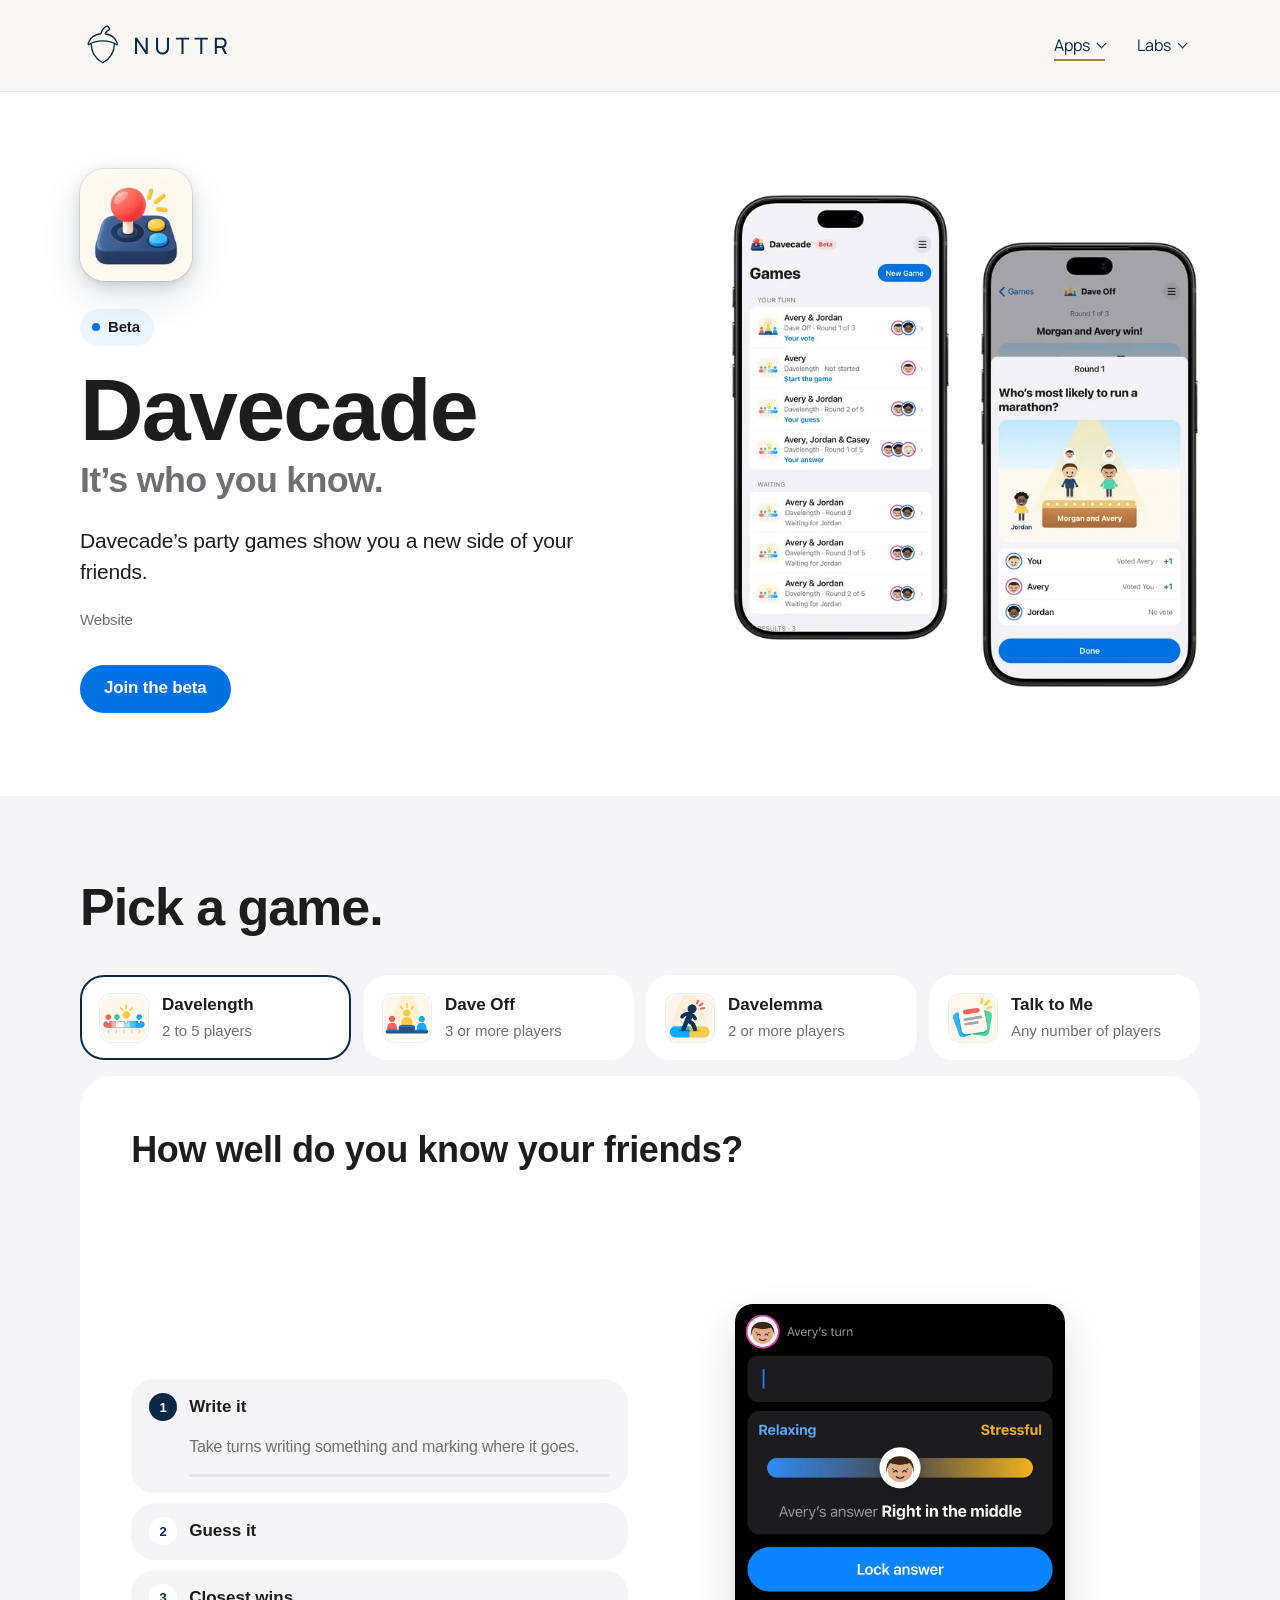
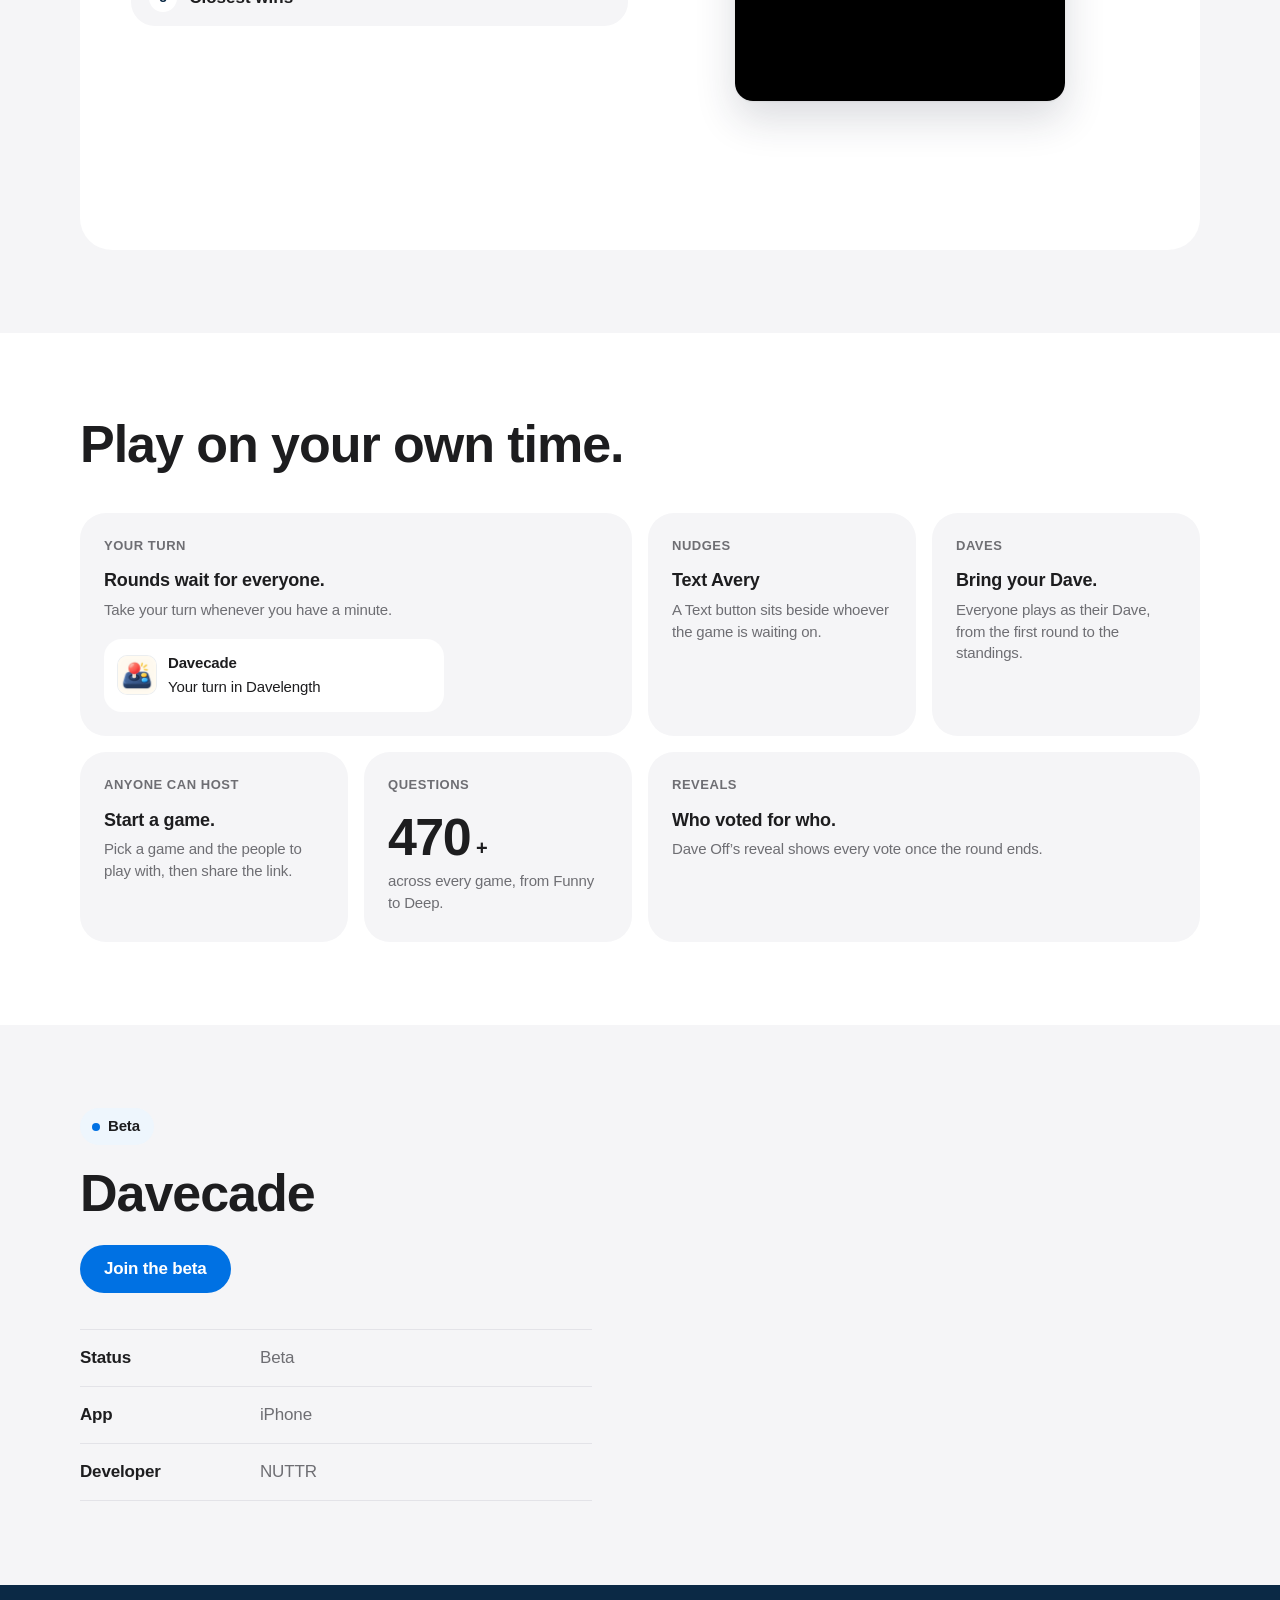
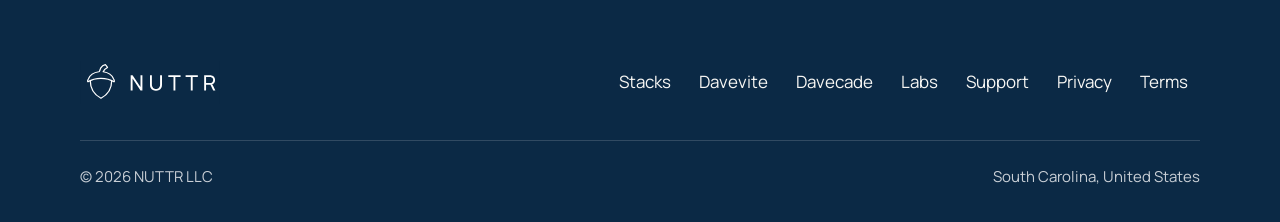
==== davecade/index.html @ 842f5543 "Publish nuttr.co Co-Authored-By: Claude Opus 5.5 <noreply@anthropic.com>" ====
<!doctype html>
<html lang="en">
<head>
  <meta charset="utf-8">
  <meta name="viewport" content="width=device-width, initial-scale=1">
  <title>Davecade – It’s who you know</title>
  <meta name="description" content="Davecade’s party games show you a new side of your friends.">
  <meta name="theme-color" content="#F8F7F4">
  <meta name="color-scheme" content="light">
  <meta property="og:type" content="website">
  <meta property="og:site_name" content="NUTTR">
  <meta property="og:title" content="Davecade">
  <meta property="og:description" content="Davecade’s party games show you a new side of your friends.">
  <meta property="og:url" content="https://www.nuttr.co/davecade/">
  <meta property="og:image" content="https://www.nuttr.co/assets/share/davecade-share.png">
  <meta property="og:image:width" content="1200">
  <meta property="og:image:height" content="630">
  <meta property="og:image:alt" content="Davecade: It’s who you know. Now in beta.">
  <meta name="twitter:card" content="summary_large_image">
  <link rel="canonical" href="https://www.nuttr.co/davecade/">
  <link rel="icon" href="../assets/davecade/favicon.ico" sizes="48x48">
  <link rel="apple-touch-icon" href="../assets/davecade/apple-touch-icon.png">
  <link rel="preload" href="../assets/fonts/Manrope-VariableFont_wght.woff2" as="font" type="font/woff2" crossorigin>
  <link rel="stylesheet" href="../assets/css/site.css?v=2026-11-06">
<script>if(!matchMedia('(prefers-reduced-motion: reduce)').matches){document.documentElement.classList.add('arrive-on');setTimeout(function(){if(!window.__arrive)document.documentElement.classList.remove('arrive-on')},3000)}</script>
</head>
<body class="stacks-page davecade-page">
  <a class="skip-link" href="#main">Skip to main content</a>

  <header class="site-header">
    <div class="container">
      <a class="brand" href="../"><img src="../assets/brand/NUTTR_Logo_Horizontal_Primary_Navy.svg" width="152" height="47" alt="NUTTR home"></a>
      <nav class="site-nav" aria-label="Main">
        <ul>
          <li class="nav-menu nav-menu--current">
            <details>
              <summary>Apps</summary>
              <ul class="nav-menu-panel">
                <li><a href="../stacks/"><img src="../assets/stacks/stacks-icon-160.webp" width="28" height="28" alt="">Stacks</a></li>
                <li><a href="../davevite/"><img src="../assets/davevite/davevite-icon-160.webp" width="28" height="28" alt="">Davevite</a></li>
                <li><a href="../davecade/" aria-current="page"><img src="../assets/davecade/davecade-icon-160.webp" width="28" height="28" alt="">Davecade</a></li>
              </ul>
            </details>
          </li>
          <li class="nav-menu">
            <details>
              <summary>Labs</summary>
              <ul class="nav-menu-panel">
                <li><a href="../fittr/"><img src="../assets/fittr/fittr-icon-160.webp" width="28" height="28" alt="">FITTR</a></li>
                <li><a href="../hudmap/"><img src="../assets/hudmap/hudmap-icon-160.webp" width="28" height="28" alt="">HUD Map</a></li>
                <li><a href="../menumaid/"><img src="../assets/menumaid/menumaid-icon-160.webp" width="28" height="28" alt="">Menu Maid</a></li>
              </ul>
            </details>
          </li>
        </ul>
      </nav>
    </div>
  </header>

  <main id="main">
    <section class="s-hero" aria-labelledby="dc-title">
      <div class="container s-hero-grid">
        <div class="s-hero-copy">
          <img class="app-icon s-hero-art" src="../assets/davecade/davecade-icon-320.webp" srcset="../assets/davecade/davecade-icon-160.webp 160w, ../assets/davecade/davecade-icon-320.webp 320w, ../assets/davecade/davecade-icon-480.webp 480w" sizes="(min-width: 1245px) 112px, (min-width: 978px) 9vw, 88px" width="1024" height="1024" alt="">
          <p class="s-pill">Beta</p>
          <h1 id="dc-title">Davecade</h1>
          <p class="s-tagline">It’s who you know.</p>
          <p class="s-lead">Davecade’s party games show you a new side of your friends.</p>
          <p class="s-meta"><span>Website</span></p>
          <div class="s-actions">
            <a class="s-button s-button--primary" href="https://testflight.apple.com/join/3nTp61K6">Join the beta</a>
          </div>
        </div>
        <figure class="dv-hero">
          <img class="f-device" src="../assets/davecade/games-450.webp" srcset="../assets/davecade/games-300.webp 300w, ../assets/davecade/games-450.webp 450w, ../assets/davecade/games-600.webp 600w" sizes="(min-width: 880px) 220px, 46vw" width="1350" height="2760" fetchpriority="high" alt="Davecade’s Games page on iPhone: four games waiting on Morgan’s turn, with Avery, Jordan and Casey, and three waiting on Jordan.">
          <img class="f-device" src="../assets/davecade/daveoff-reveal-450.webp" srcset="../assets/davecade/daveoff-reveal-300.webp 300w, ../assets/davecade/daveoff-reveal-450.webp 450w, ../assets/davecade/daveoff-reveal-600.webp 600w" sizes="(min-width: 880px) 220px, 46vw" width="1350" height="2760" alt="The reveal at the end of a round of Dave Off: Who’s most likely to run a marathon? Morgan and Avery win, voting for each other.">
        </figure>
      </div>
    </section>

    <section class="s-section s-section--gray" id="games" aria-labelledby="games-title">
      <div class="container">
        <div class="s-head">
          <h2 id="games-title">Pick a game.</h2>
        </div>
        <div class="dc-tabs" role="tablist" aria-label="Games" data-dc-tabs>
          <button type="button" role="tab" id="tab-davelength" aria-controls="davelength" aria-selected="true"><img src="../assets/davecade/davelength-icon-160.webp" width="160" height="160" alt=""><span><b>Davelength</b>2 to 5 players</span></button>
          <button type="button" role="tab" id="tab-daveoff" aria-controls="daveoff" aria-selected="false" tabindex="-1"><img src="../assets/davecade/daveoff-icon-160.webp" width="160" height="160" alt=""><span><b>Dave Off</b>3 or more players</span></button>
          <button type="button" role="tab" id="tab-davelemma" aria-controls="davelemma" aria-selected="false" tabindex="-1"><img src="../assets/davecade/davelemma-icon-160.webp" width="160" height="160" alt=""><span><b>Davelemma</b>2 or more players</span></button>
          <button type="button" role="tab" id="tab-talktome" aria-controls="talktome" aria-selected="false" tabindex="-1"><img src="../assets/davecade/talktome-icon-160.webp" width="160" height="160" alt=""><span><b>Talk to Me</b>Any number of players</span></button>
        </div>
        <div class="dc-panel" role="tabpanel" id="davelength" aria-labelledby="tab-davelength">
          <h3>How well do you know your friends?</h3>
          <div class="step-tour" data-step-tour>
            <ol class="step-list"><li><button type="button" aria-expanded="false"><span class="step-n">1</span>Write it</button><div class="step-more"><div><p>Take turns writing something and marking where it goes.</p><div class="step-bar"><i></i></div></div></div></li><li><button type="button" aria-expanded="false"><span class="step-n">2</span>Guess it</button><div class="step-more"><div><p>Everyone else guesses where it went.</p><div class="step-bar"><i></i></div></div></div></li><li><button type="button" aria-expanded="false"><span class="step-n">3</span>Closest wins</button><div class="step-more"><div><p>Closest guesses win.</p><div class="step-bar"><i></i></div></div></div></li></ol>
            <div class="step-stage"><video class="dc-demo" src="../assets/davecade/davelength-1.mp4" poster="../assets/davecade/davelength-1-poster.webp" muted playsinline preload="none" aria-label="Avery writes Airport security and marks it between Relaxing and Stressful."></video><video class="dc-demo" src="../assets/davecade/davelength-2.mp4" poster="../assets/davecade/davelength-2-poster.webp" muted playsinline preload="none" aria-label="Another player guesses where Avery put Airport security."></video><video class="dc-demo" src="../assets/davecade/davelength-3.mp4" poster="../assets/davecade/davelength-3-poster.webp" muted playsinline preload="none" aria-label="The guesses are shown, and the closest one wins."></video></div>
          </div>
        </div>
        <div class="dc-panel" role="tabpanel" id="daveoff" aria-labelledby="tab-daveoff" hidden>
          <h3>Who’s most likely to…?</h3>
          <div class="step-tour" data-step-tour>
            <ol class="step-list"><li><button type="button" aria-expanded="false"><span class="step-n">1</span>Vote</button><div class="step-more"><div><p>Vote for whoever fits best.</p><div class="step-bar"><i></i></div></div></div></li><li><button type="button" aria-expanded="false"><span class="step-n">2</span>Match the room</button><div class="step-more"><div><p>Pick the same Dave as most of the room to score a point.</p><div class="step-bar"><i></i></div></div></div></li></ol>
            <div class="step-stage"><video class="dc-demo" src="../assets/davecade/daveoff-1.mp4" poster="../assets/davecade/daveoff-1-poster.webp" muted playsinline preload="none" aria-label="Everyone taps the Dave who fits the question best."></video><video class="dc-demo" src="../assets/davecade/daveoff-2.mp4" poster="../assets/davecade/daveoff-2-poster.webp" muted playsinline preload="none" aria-label="The votes are revealed, and everyone who picked the room’s favorite scores a point."></video></div>
          </div>
        </div>
        <div class="dc-panel" role="tabpanel" id="davelemma" aria-labelledby="tab-davelemma" hidden>
          <h3>What would you choose?</h3>
          <div class="step-tour" data-step-tour>
            <ol class="step-list"><li><button type="button" aria-expanded="false"><span class="step-n">1</span>Pick a side</button><div class="step-more"><div><p>Take turns picking the side you’d choose.</p><div class="step-bar"><i></i></div></div></div></li><li><button type="button" aria-expanded="false"><span class="step-n">2</span>Guess the pick</button><div class="step-more"><div><p>Everyone else guesses which side was picked.</p><div class="step-bar"><i></i></div></div></div></li><li><button type="button" aria-expanded="false"><span class="step-n">3</span>Score a point</button><div class="step-more"><div><p>A right guess is a point.</p><div class="step-bar"><i></i></div></div></div></li></ol>
            <div class="step-stage"><video class="dc-demo" src="../assets/davecade/davelemma-1.mp4" poster="../assets/davecade/davelemma-1-poster.webp" muted playsinline preload="none" aria-label="Avery picks Every red light turns green for you over Never wait in a line again."></video><video class="dc-demo" src="../assets/davecade/davelemma-2.mp4" poster="../assets/davecade/davelemma-2-poster.webp" muted playsinline preload="none" aria-label="Another player guesses which side Avery picked."></video><video class="dc-demo" src="../assets/davecade/davelemma-3.mp4" poster="../assets/davecade/davelemma-3-poster.webp" muted playsinline preload="none" aria-label="Avery’s pick is shown, and the right guess scores a point."></video></div>
          </div>
        </div>
        <div class="dc-panel" role="tabpanel" id="talktome" aria-labelledby="tab-talktome" hidden>
          <h3>Ask me anything.</h3>
          <div class="step-tour" data-step-tour>
            <ol class="step-list"><li><button type="button" aria-expanded="false"><span class="step-n">1</span>Pick a question</button><div class="step-more"><div><p>Take turns picking a question for everyone to answer.</p><div class="step-bar"><i></i></div></div></div></li><li><button type="button" aria-expanded="false"><span class="step-n">2</span>Everyone answers</button><div class="step-more"><div><p>Type your answer and lock it in.</p><div class="step-bar"><i></i></div></div></div></li><li><button type="button" aria-expanded="false"><span class="step-n">3</span>See every answer</button><div class="step-more"><div><p>The answers show together at the end of the round.</p><div class="step-bar"><i></i></div></div></div></li><li><button type="button" aria-expanded="false"><span class="step-n">4</span>In person</button><div class="step-more"><div><p>Or swipe through the deck with the people around you.</p><div class="step-bar"><i></i></div></div></div></li></ol>
            <div class="step-stage"><img class="f-device" src="../assets/davecade/talktome-pick-450.webp" srcset="../assets/davecade/talktome-pick-300.webp 300w, ../assets/davecade/talktome-pick-450.webp 450w, ../assets/davecade/talktome-pick-600.webp 600w" sizes="(min-width: 880px) 290px, 60vw" width="1350" height="2760" loading="lazy" alt="Morgan’s turn to pick a Talk to Me question, with Lock Question."><img class="f-device" src="../assets/davecade/talktome-answer-450.webp" srcset="../assets/davecade/talktome-answer-300.webp 300w, ../assets/davecade/talktome-answer-450.webp 450w, ../assets/davecade/talktome-answer-600.webp 600w" sizes="(min-width: 880px) 290px, 60vw" width="1350" height="2760" loading="lazy" alt="Morgan answers Avery’s question: Which book, show or song stuck with you longer than you expected?"><img class="f-device" src="../assets/davecade/talktome-answers-450.webp" srcset="../assets/davecade/talktome-answers-300.webp 300w, ../assets/davecade/talktome-answers-450.webp 450w, ../assets/davecade/talktome-answers-600.webp 600w" sizes="(min-width: 880px) 290px, 60vw" width="1350" height="2760" loading="lazy" alt="Every answer to What’s the pettiest thing you’ve ever done? from Morgan, Avery and Jordan."><img class="f-device" src="../assets/davecade/talktome-deck-450.webp" srcset="../assets/davecade/talktome-deck-300.webp 300w, ../assets/davecade/talktome-deck-450.webp 450w, ../assets/davecade/talktome-deck-600.webp 600w" sizes="(min-width: 880px) 290px, 60vw" width="1350" height="2760" loading="lazy" alt="A Deep question card: When do you feel most like yourself?"></div>
          </div>
        </div>
      </div>
    </section>

    <section class="s-section" id="features" aria-labelledby="features-title">
      <div class="container">
        <div class="s-head">
          <h2 id="features-title">Play on your own time.</h2>
        </div>
        <div class="bento">
          <div class="bento-t bento-t--wide"><p class="bento-k">Your turn</p><h3>Rounds wait for everyone.</h3><p>Take your turn whenever you have a minute.</p><div class="dc-note" aria-hidden="true"><img src="../assets/davecade/davecade-icon-160.webp" width="160" height="160" alt=""><div><b>Davecade</b>Your turn in Davelength</div></div></div>
          <div class="bento-t"><p class="bento-k">Nudges</p><h3>Text Avery</h3><p>A Text button sits beside whoever the game is waiting on.</p></div>
          <div class="bento-t"><p class="bento-k">Daves</p><h3>Bring your Dave.</h3><p>Everyone plays as their Dave, from the first round to the standings.</p></div>
          <div class="bento-t"><p class="bento-k">Anyone can host</p><h3>Start a game.</h3><p>Pick a game and the people to play with, then share the link.</p></div>
          <div class="bento-t"><p class="bento-k">Questions</p><p class="bento-num">470<span>+</span></p><p>across every game, from Funny to Deep.</p></div>
          <div class="bento-t bento-t--wide"><p class="bento-k">Reveals</p><h3>Who voted for who.</h3><p>Dave Off’s reveal shows every vote once the round ends.</p></div>
        </div>
      </div>
    </section>

    <section class="s-section s-section--gray s-cta" id="details" aria-labelledby="details-title">
      <div class="container">
        <p class="s-pill">Beta</p>
        <h2 id="details-title">Davecade</h2>
        <div class="s-actions s-cta-actions">
          <a class="s-button s-button--primary" href="https://testflight.apple.com/join/3nTp61K6">Join the beta</a>
        </div>
        <dl class="s-facts s-cta-facts">
          <div><dt>Status</dt><dd>Beta</dd></div>
          <div><dt>App</dt><dd>iPhone</dd></div>
          <div><dt>Developer</dt><dd>NUTTR</dd></div>
        </dl>
      </div>
    </section>
  </main>

  <footer class="site-footer">
    <div class="container">
      <div class="footer-top">
        <a class="footer-brand" href="../"><img src="../assets/brand/NUTTR_Logo_Horizontal_Reversed_OnNavy.svg" width="140" height="43" alt="NUTTR home"></a>
        <nav class="footer-nav" aria-label="Footer">
          <ul>
            <li><a href="../stacks/">Stacks</a></li>
            <li><a href="../davevite/">Davevite</a></li>
            <li><a href="../davecade/" aria-current="page">Davecade</a></li>
            <li><a href="../#projects">Labs</a></li>
            <li><a href="../support">Support</a></li>
            <li><a href="../privacy">Privacy</a></li>
            <li><a href="../terms">Terms</a></li>
          </ul>
        </nav>
      </div>
      <div class="footer-bottom">
        <p>© 2026 NUTTR LLC</p>
        <p>South Carolina, United States</p>
      </div>
    </div>
  </footer>
  <script>
    // Apps and Labs menus: close one on a click elsewhere or Escape.
    document.addEventListener('click', e => document.querySelectorAll('.nav-menu details[open]').forEach(d => { if (!d.contains(e.target)) d.open = false; }));
    document.addEventListener('keydown', e => { if (e.key === 'Escape') document.querySelectorAll('.nav-menu details[open]').forEach(d => { d.open = false; }); });
    // Games: one game shows at a time; a tab or the arrow keys pick another.
    document.querySelectorAll('[data-dc-tabs]').forEach(list => {
      const tabs = [...list.querySelectorAll('[role="tab"]')];
      const pick = tab => tabs.forEach(t => {
        t.setAttribute('aria-selected', t === tab);
        t.tabIndex = t === tab ? 0 : -1;
        document.getElementById(t.getAttribute('aria-controls')).hidden = t !== tab;
      });
      tabs.forEach((tab, i) => {
        tab.addEventListener('click', () => pick(tab));
        tab.addEventListener('keydown', e => {
          const to = { ArrowRight: i + 1, ArrowLeft: i - 1, Home: 0, End: tabs.length - 1 }[e.key];
          if (to === undefined) return;
          e.preventDefault();
          const next = tabs[(to + tabs.length) % tabs.length];
          pick(next);
          next.focus();
        });
      });
    });
  </script>
  <script src="../assets/js/modules.js?v=2026-10-29" defer></script>
</body>
</html>
---- assets/css/site.css ----
/*
  NUTTR website styles
  One stylesheet, no build step, no external requests.
  Brand tokens are copied from NUTTR_Brand_Tokens.css (brand kit v1.0).

  Contrast notes (WCAG 2.2 AA):
  - Navy on off-white 13.8:1, navy on white 14.8:1.
  - --text-muted on off-white 6.6:1, on white 7.1:1, on stone 5.7:1.
  - Acorn tan is about 3.5:1 on off-white and 3.9:1 on navy, so it is used only for
    rules, bars, dots, list markers and numerals of 24px or more, never for body-size text.
*/

/* ---------- Font (self-hosted, SIL Open Font License: assets/fonts/OFL.txt) ---------- */

@font-face {
  font-family: "Manrope";
  src: url("../fonts/Manrope-VariableFont_wght.woff2") format("woff2");
  font-weight: 200 800;
  font-style: normal;
  font-display: swap;
}

/* ---------- Tokens ---------- */

:root {
  /* Brand tokens (NUTTR_Brand_Tokens.css) */
  --nuttr-navy: #0B2945;
  --nuttr-acorn-tan: #A77A49;
  --nuttr-off-white: #F8F7F4;
  --nuttr-stone: #E5E7EB;
  --nuttr-charcoal: #1E2730;
  --nuttr-font-heading: Manrope, Arial, sans-serif;
  --nuttr-font-body: Manrope, Arial, sans-serif;

  /* Site tokens */
  --white: #FFFFFF;
  --text: var(--nuttr-navy);
  --text-muted: #4A5A6B;
  --on-navy: #F8F7F4;
  --on-navy-muted: #C9CFD6;
  --navy-hover: #143B61;
  --tint: rgba(11, 41, 69, 0.06);
  --line: var(--nuttr-stone);

  --radius-sm: 12px;
  --radius: 16px;
  --radius-lg: 20px;

  --container: 1120px;
  --measure: 68ch;
  --gutter: clamp(16px, 5vw, 40px);
  --section: clamp(64px, 9vw, 120px);
  --shadow-soft: 0 1px 2px rgba(11, 41, 69, 0.05), 0 12px 32px rgba(11, 41, 69, 0.07);
}

/* ---------- Base ---------- */

*,
*::before,
*::after {
  box-sizing: border-box;
}

html {
  -webkit-text-size-adjust: 100%;
  text-size-adjust: 100%;
  scroll-padding-top: 24px;
}

@media (prefers-reduced-motion: no-preference) {
  html {
    scroll-behavior: smooth;
  }
}

body {
  margin: 0;
  min-height: 100vh;
  display: flex;
  flex-direction: column;
  background: var(--nuttr-off-white);
  color: var(--text);
  font-family: var(--nuttr-font-body);
  font-size: 1.0625rem;
  font-weight: 400;
  line-height: 1.65;
  letter-spacing: 0;
  -webkit-font-smoothing: antialiased;
  -moz-osx-font-smoothing: grayscale;
  text-rendering: optimizeLegibility;
}

main {
  flex: 1 0 auto;
}

img,
svg {
  display: block;
  max-width: 100%;
  height: auto;
}

h1,
h2,
h3 {
  margin: 0 0 0.5em;
  font-family: var(--nuttr-font-heading);
  font-weight: 600;
  letter-spacing: 0.02em;
  color: var(--nuttr-navy);
  text-wrap: balance;
}

h1 {
  font-size: clamp(2.375rem, 1.55rem + 3.4vw, 4.25rem);
  line-height: 1.06;
}

h2 {
  font-size: clamp(1.75rem, 1.35rem + 1.7vw, 2.75rem);
  line-height: 1.14;
}

h3 {
  font-size: clamp(1.125rem, 1.05rem + 0.35vw, 1.3125rem);
  line-height: 1.3;
}

p,
ul,
ol,
dl {
  margin: 0 0 1em;
}

strong {
  font-weight: 600;
}

a {
  color: inherit;
  text-decoration-line: underline;
  text-decoration-thickness: 1.5px;
  text-decoration-color: var(--nuttr-acorn-tan);
  text-underline-offset: 0.22em;
  transition: text-decoration-color 0.15s ease, background-color 0.15s ease, color 0.15s ease, border-color 0.15s ease;
}

a:hover {
  text-decoration-color: currentColor;
}

:focus-visible {
  outline: 3px solid var(--nuttr-navy);
  outline-offset: 3px;
}

.on-navy :focus-visible,
.site-footer :focus-visible {
  outline-color: var(--on-navy);
}

@media (prefers-reduced-motion: reduce) {
  *,
  *::before,
  *::after {
    transition: none !important;
  }
}

/* ---------- Utilities ---------- */

.visually-hidden {
  position: absolute !important;
  width: 1px;
  height: 1px;
  margin: -1px;
  padding: 0;
  overflow: hidden;
  clip: rect(0 0 0 0);
  white-space: nowrap;
  border: 0;
}

.container {
  width: min(100% - 2 * var(--gutter), var(--container));
  margin-inline: auto;
}

.container--narrow {
  width: min(100% - 2 * var(--gutter), 800px);
}

.muted {
  color: var(--text-muted);
}

.small {
  font-size: 0.9375rem;
}

.email {
  overflow-wrap: anywhere;
}

/* ---------- Skip link ---------- */

.skip-link {
  position: absolute;
  z-index: 100;
  top: 12px;
  left: var(--gutter);
  padding: 10px 16px;
  border-radius: 10px;
  background: var(--nuttr-navy);
  color: var(--on-navy);
  font-weight: 600;
  text-decoration: none;
  transform: translateY(calc(-100% - 24px));
}

.skip-link:focus {
  transform: none;
}

/* ---------- Header ---------- */

.site-header {
  background: var(--nuttr-off-white);
  border-bottom: 1px solid var(--line);
}

.site-header .container {
  display: flex;
  flex-wrap: wrap;
  align-items: center;
  justify-content: space-between;
  gap: 4px 24px;
  padding-block: 14px;
}

/* Clear space: the padding plus the artwork's own margin keep at least 0.5X free around the logo. */
.brand {
  display: block;
  flex: none;
  padding: 8px 4px 8px 0;
  line-height: 0;
  text-decoration: none;
}

.brand img {
  width: 152px;
  min-width: 120px; /* brand minimum for the horizontal lockup */
  height: auto;
}

.site-nav ul {
  display: flex;
  flex-wrap: wrap;
  gap: 4px;
  margin: 0;
  padding: 0;
  list-style: none;
}

.site-nav a {
  position: relative;
  display: inline-flex;
  align-items: center;
  min-height: 44px;
  padding: 0 14px;
  border-radius: 10px;
  font-size: 1rem;
  text-decoration: none;
  color: var(--nuttr-navy);
}

.site-nav a:hover {
  background: var(--tint);
}

.site-nav a[aria-current="page"]::after {
  content: "";
  position: absolute;
  right: 14px;
  bottom: 7px;
  left: 14px;
  height: 2px;
  border-radius: 2px;
  background: var(--nuttr-acorn-tan);
}

@media (max-width: 479px) {
  .site-header .container {
    padding-block: 8px;
  }

  .brand img {
    width: 132px;
  }
}

/* ---------- Type helpers ---------- */

.eyebrow {
  display: flex;
  align-items: center;
  gap: 14px;
  margin: 0 0 20px;
  font-size: 0.8125rem;
  font-weight: 600;
  line-height: 1.4;
  letter-spacing: 0.16em;
  text-transform: uppercase;
  color: var(--nuttr-navy);
}

.eyebrow::before {
  content: "";
  flex: none;
  width: 40px;
  height: 4px;
  background: var(--nuttr-acorn-tan);
}

.lead {
  max-width: 36em;
  font-size: clamp(1.125rem, 1.02rem + 0.5vw, 1.375rem);
  line-height: 1.55;
}

.tagline {
  margin-bottom: 0.75em;
  font-size: clamp(1.25rem, 1.1rem + 0.8vw, 1.75rem);
  font-weight: 600;
  line-height: 1.3;
  letter-spacing: 0.02em;
  color: var(--nuttr-navy);
}

.meta {
  font-size: 0.9375rem;
  color: var(--text-muted);
}

/* ---------- Buttons and badges ---------- */

.actions {
  display: flex;
  flex-wrap: wrap;
  gap: 12px;
  margin-top: 32px;
}

.button {
  display: inline-flex;
  align-items: center;
  justify-content: center;
  gap: 0.5em;
  min-height: 48px;
  padding: 12px 22px;
  border: 1.5px solid var(--nuttr-navy);
  border-radius: var(--radius-sm);
  font: inherit;
  font-size: 1rem;
  font-weight: 600;
  line-height: 1.2;
  text-align: center;
  text-decoration: none;
}

.button--primary {
  background: var(--nuttr-navy);
  color: var(--on-navy);
}

.button--primary:hover {
  border-color: var(--navy-hover);
  background: var(--navy-hover);
}

.button--secondary {
  background: transparent;
  color: var(--nuttr-navy);
}

.button--secondary:hover {
  background: var(--tint);
}

.on-navy .button--secondary {
  border-color: var(--on-navy);
  color: var(--on-navy);
}

.on-navy .button--secondary:hover {
  background: rgba(248, 247, 244, 0.1);
}

.badge {
  display: inline-flex;
  align-items: center;
  gap: 10px;
  margin: 0 0 24px;
  padding: 7px 14px 7px 12px;
  border: 1px solid var(--line);
  border-radius: 999px;
  background: var(--white);
  font-size: 0.875rem;
  font-weight: 600;
  line-height: 1.3;
  color: var(--nuttr-navy);
}

.badge::before {
  content: "";
  flex: none;
  width: 8px;
  height: 8px;
  border-radius: 50%;
  background: var(--nuttr-acorn-tan);
}

/* ---------- Sections ---------- */

.section {
  padding-block: var(--section);
}

.section--tight {
  padding-block: clamp(40px, 6vw, 72px);
}

.section--white {
  background: var(--white);
  border-block: 1px solid var(--line);
}

.on-navy {
  --line: rgba(248, 247, 244, 0.18);
  background: var(--nuttr-navy);
  color: var(--on-navy);
}

.on-navy h2,
.on-navy h3,
.on-navy .eyebrow {
  color: var(--on-navy);
}

.on-navy .muted {
  color: var(--on-navy-muted);
}

.section-head {
  max-width: 46rem;
  margin-bottom: clamp(32px, 5vw, 56px);
}

.section-head > :last-child {
  margin-bottom: 0;
}

.section-head p:not(.eyebrow) {
  font-size: 1.125rem;
  color: var(--text-muted);
}

.on-navy .section-head p:not(.eyebrow) {
  color: var(--on-navy-muted);
}

/* ---------- Hero ---------- */

.hero {
  padding-block: clamp(64px, 11vw, 136px) clamp(48px, 8vw, 104px);
}

.hero h1 {
  max-width: 24ch;
  margin-bottom: 0.45em;
}

/* Wide screens: break the home headline after "iPhone," (measured: 12.44em; with "built" 14.93em). */
@media (min-width: 900px) {
  .hero h1 {
    max-width: 13.5em;
    text-wrap: wrap;
  }
}

.hero--product {
  display: grid;
  gap: clamp(32px, 6vw, 72px);
  align-items: center;
}

@media (min-width: 820px) {
  .hero--product {
    grid-template-columns: minmax(0, 1fr) auto;
  }
}

.hero--product .app-icon {
  width: clamp(128px, 22vw, 224px);
}

@media (max-width: 819px) {
  .hero--product .app-icon {
    order: -1;
  }
}

/* ---------- Cards and grids ---------- */

.grid {
  display: grid;
  gap: clamp(16px, 2vw, 24px);
}

.grid--2 {
  grid-template-columns: repeat(auto-fit, minmax(min(100%, 340px), 1fr));
}

.grid--3 {
  grid-template-columns: repeat(auto-fit, minmax(min(100%, 290px), 1fr));
}

.grid--4 {
  grid-template-columns: repeat(auto-fit, minmax(min(100%, 240px), 1fr));
}

.card {
  padding: clamp(24px, 3vw, 32px);
  border: 1px solid var(--line);
  border-radius: var(--radius);
  background: var(--white);
}

.card > :last-child {
  margin-bottom: 0;
}

.card p {
  color: var(--text-muted);
}

.card--rule::before {
  content: "";
  display: block;
  width: 28px;
  height: 3px;
  margin-bottom: 20px;
  background: var(--nuttr-acorn-tan);
}

.card h3 {
  margin-bottom: 0.4em;
}

/* ---------- Featured app (home) ---------- */

.feature {
  display: grid;
  gap: clamp(24px, 4vw, 56px);
  align-items: center;
  padding: clamp(28px, 5vw, 56px);
  border: 1px solid var(--line);
  border-radius: var(--radius-lg);
  background: var(--white);
  box-shadow: var(--shadow-soft);
}

@media (min-width: 760px) {
  .feature {
    grid-template-columns: auto minmax(0, 1fr);
  }
}

.feature .app-icon {
  width: clamp(112px, 16vw, 184px);
}

.feature h2 {
  margin-bottom: 0.2em;
}

.feature .badge {
  margin-bottom: 0;
}

.feature .actions {
  margin-top: 24px;
}

.app-icon {
  aspect-ratio: 1;
  height: auto;
  border-radius: 22.37%;
  box-shadow: 0 0 0 1px rgba(11, 41, 69, 0.08), 0 2px 4px rgba(11, 41, 69, 0.06), 0 16px 40px rgba(11, 41, 69, 0.12);
}

/* ---------- Two-column split ---------- */

.split {
  display: grid;
  gap: clamp(24px, 5vw, 64px);
}

@media (min-width: 860px) {
  .split {
    grid-template-columns: minmax(0, 5fr) minmax(0, 7fr);
  }
}

.split h2 {
  margin-bottom: 0;
}

.split p:not(.eyebrow) {
  font-size: 1.125rem;
}

.split p.small {
  font-size: 0.9375rem;
}

/* ---------- About band (home) ---------- */

.about {
  display: grid;
  gap: clamp(32px, 6vw, 80px);
  align-items: start;
}

@media (min-width: 860px) {
  .about {
    grid-template-columns: auto minmax(0, 1fr);
  }
}

.about-logo {
  width: clamp(150px, 20vw, 220px); /* stacked lockup minimum is 96px */
}

.about p {
  font-size: 1.125rem;
  color: var(--on-navy-muted);
}

.about .lead {
  color: var(--on-navy);
}

/* ---------- Definition lists ---------- */

.facts {
  margin: 32px 0 0;
  border-top: 1px solid var(--line);
}

.facts div {
  display: grid;
  grid-template-columns: minmax(8rem, 12rem) minmax(0, 1fr);
  gap: 2px 24px;
  padding: 14px 0;
  border-bottom: 1px solid var(--line);
}

.facts dt {
  font-weight: 600;
}

.facts dd {
  margin: 0;
}

.on-navy .facts dd {
  color: var(--on-navy-muted);
}

@media (max-width: 479px) {
  .facts div {
    grid-template-columns: minmax(0, 1fr);
  }
}

/* ---------- Steps ---------- */

.steps {
  display: grid;
  grid-template-columns: repeat(auto-fit, minmax(min(100%, 280px), 1fr));
  gap: clamp(24px, 3vw, 40px);
  margin: 0;
  padding: 0;
  list-style: none;
  counter-reset: step;
}

.steps li {
  padding-top: 24px;
  border-top: 1px solid var(--line);
  counter-increment: step;
}

.steps li::before {
  content: counter(step, decimal-leading-zero);
  display: block;
  margin-bottom: 14px;
  font-size: 1.75rem;
  font-weight: 600;
  line-height: 1;
  letter-spacing: 0.02em;
  color: var(--nuttr-acorn-tan);
}

.steps p {
  color: var(--text-muted);
}

/* ---------- Checklist (on navy) ---------- */

.points {
  display: grid;
  grid-template-columns: repeat(auto-fit, minmax(min(100%, 420px), 1fr));
  gap: 0 clamp(24px, 4vw, 56px);
  margin: 0;
  padding: 0;
  list-style: none;
}

.points li {
  padding: 24px 0;
  border-top: 1px solid var(--line);
}

.points h3 {
  margin-bottom: 0.35em;
}

.points p {
  margin: 0;
  color: var(--on-navy-muted);
}

/* ---------- Contact ---------- */

.email-lg,
.card .email-lg {
  color: var(--nuttr-navy);
}

.email-lg {
  font-size: clamp(1.25rem, 1.12rem + 0.6vw, 1.5rem);
  font-weight: 600;
  letter-spacing: 0.01em;
}

.contact-card h3 {
  margin-bottom: 0.6em;
}

.contact-card .email-lg {
  margin-bottom: 0.5em;
}

/* ---------- Page heads and documents ---------- */

.page-head {
  padding-block: clamp(56px, 9vw, 112px) clamp(32px, 5vw, 56px);
}

.page-head h1 {
  max-width: 18ch;
}

.page-head .lead {
  color: var(--text-muted);
}

.doc {
  padding-bottom: var(--section);
}

.doc-layout {
  display: grid;
  gap: clamp(32px, 5vw, 64px);
}

@media (min-width: 1000px) {
  .doc-layout {
    grid-template-columns: 240px minmax(0, 1fr);
  }

  .toc {
    position: sticky;
    top: 24px;
    align-self: start;
  }
}

.toc {
  padding: 24px;
  border: 1px solid var(--line);
  border-radius: var(--radius);
  background: var(--white);
  font-size: 0.9375rem;
}

.toc h2 {
  margin-bottom: 12px;
  font-size: 0.8125rem;
  letter-spacing: 0.16em;
  text-transform: uppercase;
}

.toc ol {
  margin: 0;
  padding-left: 1.4em;
}

.toc li {
  padding: 3px 0;
}

.toc li::marker {
  color: var(--text-muted);
}

.toc a {
  text-decoration-color: transparent;
}

.toc a:hover,
.toc a:focus-visible {
  text-decoration-color: var(--nuttr-acorn-tan);
}

.prose {
  max-width: var(--measure);
}

.prose > :first-child {
  margin-top: 0;
}

.prose h2 {
  margin-top: 2em;
  padding-top: 1.1em;
  border-top: 1px solid var(--line);
  font-size: clamp(1.5rem, 1.3rem + 0.8vw, 1.875rem);
}

.prose h3 {
  margin-top: 1.75em;
  font-size: clamp(1.125rem, 1.05rem + 0.3vw, 1.25rem);
}

.prose ul,
.prose ol {
  padding-left: 1.25em;
}

.prose li + li {
  margin-top: 0.5em;
}

.prose li::marker {
  color: var(--nuttr-acorn-tan);
}

.prose a {
  overflow-wrap: anywhere;
}

.summary {
  margin-bottom: 8px;
  padding: clamp(24px, 3vw, 32px);
  border: 1px solid var(--line);
  border-radius: var(--radius);
  background: var(--white);
}

.prose .summary h2 {
  margin: 0 0 12px;
  padding: 0;
  border: 0;
  font-size: 1.25rem;
}

.summary ul {
  margin: 0;
  padding-left: 1.25em;
}

.summary li + li {
  margin-top: 0.5em;
}

.summary li::marker {
  color: var(--nuttr-acorn-tan);
}

/* ---------- Support / FAQ ---------- */

.support-contact {
  display: grid;
  gap: 24px 48px;
  align-items: start;
  margin-bottom: clamp(48px, 7vw, 80px);
}

@media (min-width: 860px) {
  .support-contact {
    grid-template-columns: minmax(0, 1fr) minmax(0, 1fr);
  }
}

.support-contact ul {
  margin: 0 0 12px;
  padding-left: 1.25em;
  color: var(--text-muted);
}

.support-contact li + li {
  margin-top: 0.35em;
}

.support-contact li::marker {
  color: var(--nuttr-acorn-tan);
}

.faq-group {
  max-width: var(--measure);
}

.faq-group + .faq-group {
  margin-top: clamp(48px, 7vw, 80px);
}

.faq-group > h2 {
  margin-bottom: 16px;
  font-size: clamp(1.375rem, 1.2rem + 0.7vw, 1.75rem);
}

.faq-item {
  padding-block: 24px;
  border-top: 1px solid var(--line);
}

.faq-item:last-child {
  border-bottom: 1px solid var(--line);
}

.faq-item h3 {
  margin-bottom: 0.5em;
  font-size: 1.125rem;
}

.faq-item p {
  color: var(--text-muted);
}

.faq-item > :last-child {
  margin-bottom: 0;
}

/* ---------- 404 ---------- */

.not-found {
  padding-block: clamp(80px, 14vw, 160px);
}

.not-found .mark {
  width: 64px;
  height: 64px;
  margin-bottom: 32px;
}

/* ---------- Home ---------- */

.site-header--navy {
  border-bottom-color: transparent;
  background: var(--nuttr-navy);
}

.site-header--navy .site-nav a {
  color: var(--on-navy);
}

.site-header--navy .site-nav a:hover {
  background: rgba(248, 247, 244, 0.08);
}

.site-header--navy :focus-visible,
.home .skip-link:focus-visible {
  outline-color: var(--on-navy);
}

.home .skip-link {
  background: var(--nuttr-off-white);
  color: var(--nuttr-navy);
}

.vault {
  display: grid;
  place-items: center;
  min-height: 64vh;
  min-height: min(70svh, 760px);
  padding-block: clamp(48px, 7vw, 88px);
  text-align: center;
}

.vault-mark {
  display: block;
  width: clamp(88px, 11vw, 136px);
  height: auto;
  aspect-ratio: 1;
  margin: 0 auto clamp(28px, 4vw, 44px);
}

.vault h1 {
  margin: 0 auto;
  font-size: clamp(1.875rem, 1.2rem + 2.7vw, 3.375rem);
  line-height: 1.08;
  color: var(--on-navy);
}

.vault h1 .line {
  display: block;
}

.container--home {
  width: min(100% - 2 * var(--gutter), 760px);
}

.eyebrow--center {
  justify-content: center;
  text-align: center;
}

.eyebrow--center::after {
  content: "";
  flex: none;
  width: 40px;
  height: 4px;
  background: var(--nuttr-acorn-tan);
}

.growing {
  padding-block: clamp(48px, 6vw, 72px) clamp(24px, 4vw, 40px);
}

.growing-card {
  display: grid;
  grid-template-columns: auto minmax(0, 1fr) auto;
  gap: 16px 24px;
  align-items: center;
  padding: clamp(20px, 3vw, 28px);
  border: 1px solid var(--line);
  border-radius: var(--radius-lg);
  background: var(--white);
  box-shadow: var(--shadow-soft);
}

.growing-card + .growing-card {
  margin-top: 16px;
}

.growing-card .app-icon {
  width: clamp(64px, 9vw, 88px);
}

.growing-card h3 {
  margin: 0 0 4px;
  font-size: clamp(1.375rem, 1.2rem + 0.6vw, 1.625rem);
}

.growing-card p {
  margin: 0;
  color: var(--text-muted);
}

@media (max-width: 599px) {
  .growing-card {
    grid-template-columns: auto minmax(0, 1fr);
  }

  .growing-card .button {
    grid-column: 1 / -1;
    justify-self: start;
  }
}

.correspondence {
  padding-block: clamp(40px, 6vw, 64px) clamp(80px, 11vw, 136px);
  text-align: center;
}

.correspondence .email-lg {
  margin: 0;
}

/* ---------- Stacks product page ----------
   Stacks' own branding (its icon colours, the system font and the app's iOS-blue tint) inside the NUTTR
   header and footer. Everything is scoped to body.stacks-page main.
   Contrast: #1D1D1F on white 16.8:1; #6E6E73 on white 5.1:1, on #F5F5F7 4.6:1, on #EEF6FD 4.6:1;
   white on #0071E3 4.7:1; #0066CC on white 5.6:1. Icon colours are decorative only.
   Screenshots are framed in Apple's own bezels before they go in: figure.s-shot > img.f-device. */

.stacks-page {
  --s-coral: #FC6267;
  --s-periwinkle: #9595FA;
  --s-sky: #C2E4FB;
  --s-amber: #FCBB33;
  --s-teal: #068880;
  --s-green: #6ECA9B;
  --s-blue: #0071E3;
  --s-blue-hover: #005BBB;
  --s-link: #0066CC;
  --s-ink: #1D1D1F;
  --s-ink-2: #6E6E73;
  --s-bg-2: #F5F5F7;
  --s-sky-bg: #EEF6FD;
  --s-line: #E3E3E8;
  --s-bezel: #1D1D1F;
  --s-font: -apple-system, BlinkMacSystemFont, "SF Pro Text", "SF Pro Display", "Helvetica Neue", "Segoe UI", Roboto, Arial, sans-serif;
}

.stacks-page main {
  background: #FFFFFF;
  color: var(--s-ink);
  font-family: var(--s-font);
  letter-spacing: -0.01em;
}

.stacks-page main h1,
.stacks-page main h2,
.stacks-page main h3 {
  font-family: var(--s-font);
  color: var(--s-ink);
  letter-spacing: -0.02em;
}

.stacks-page main h2 {
  font-size: clamp(2rem, 1.35rem + 2.7vw, 3.25rem);
  font-weight: 700;
  line-height: 1.08;
}

.stacks-page main h3 {
  font-size: 1.1875rem;
  font-weight: 600;
  line-height: 1.3;
  letter-spacing: -0.01em;
}

.stacks-page main a {
  color: var(--s-link);
  text-decoration-color: rgba(0, 102, 204, 0.35);
}

.stacks-page main a:hover {
  text-decoration-color: currentColor;
}

.stacks-page main :focus-visible {
  outline-color: var(--s-blue);
}

.s-section {
  padding-block: clamp(64px, 9vw, 120px);
}

.s-section--gray {
  background: var(--s-bg-2);
}

.s-section--sky {
  background: var(--s-sky-bg);
}

.s-head {
  max-width: 46rem;
  margin-bottom: clamp(32px, 5vw, 56px);
}

.s-head > :last-child {
  margin-bottom: 0;
}

.s-head p:not(.s-eyebrow) {
  font-size: 1.1875rem;
  line-height: 1.5;
  color: var(--s-ink-2);
}

.s-eyebrow {
  margin: 0 0 10px;
  font-size: 1.0625rem;
  font-weight: 600;
  color: var(--s-ink-2);
}

.stacks-page main .s-h2-small {
  margin-bottom: 24px;
  font-size: clamp(1.75rem, 1.4rem + 1.4vw, 2.25rem);
}

/* Screenshots come framed in Apple's own bezels, one image per figure: .s-shot > img.f-device. Apple's rules: no CSS
   frame, shadow, filter or anything covering them. */

.s-shot {
  container-type: inline-size;
  width: 250px;
  max-width: 100%;
  margin: 0;
}

.s-shot figcaption {
  margin-top: 18px;
  font-size: 0.9375rem;
  line-height: 1.45;
  color: var(--s-ink-2);
  text-wrap: balance;
}

.s-shot figcaption strong {
  display: block;
  margin-bottom: 2px;
  font-weight: 600;
  color: var(--s-ink);
}

/* Hero */

.s-hero {
  overflow: hidden;
  padding-block: clamp(48px, 8vw, 104px) clamp(64px, 9vw, 120px);
}

.s-hero-grid {
  display: grid;
  gap: clamp(56px, 8vw, 104px);
  align-items: center;
}

@media (min-width: 880px) {
  .s-hero-grid {
    grid-template-columns: minmax(0, 1fr) auto;
  }
}

.s-hero-art {
  width: clamp(88px, 9vw, 112px);
  height: auto;
  margin-bottom: 28px;
  filter: drop-shadow(0 4px 8px rgba(0, 0, 0, 0.12)); /* as on the app's welcome screen */
}

.s-pill {
  display: inline-flex;
  align-items: center;
  gap: 8px;
  margin: 0 0 20px;
  padding: 6px 14px 6px 12px;
  border-radius: 999px;
  background: var(--s-sky-bg);
  font-size: 0.9375rem;
  font-weight: 600;
  color: var(--s-ink);
}

.s-pill::before {
  content: "";
  flex: none;
  width: 8px;
  height: 8px;
  border-radius: 50%;
  background: var(--s-blue);
}

.s-hero h1 {
  margin: 0 0 6px;
  font-size: clamp(3.25rem, 2.1rem + 5vw, 5.5rem);
  font-weight: 700;
  line-height: 1;
  letter-spacing: -0.035em;
}

.s-tagline {
  margin: 0 0 24px;
  font-size: clamp(1.5rem, 1.2rem + 1.3vw, 2.25rem);
  font-weight: 600;
  line-height: 1.15;
  letter-spacing: -0.02em;
  color: var(--s-ink-2);
}

.s-lead {
  max-width: 34em;
  margin: 0 0 20px;
  font-size: clamp(1.125rem, 1.05rem + 0.35vw, 1.3125rem);
  line-height: 1.5;
}

.s-meta {
  margin: 0;
  font-size: 0.9375rem;
  color: var(--s-ink-2);
}

.s-meta span {
  white-space: nowrap;
}

.s-actions {
  display: flex;
  flex-wrap: wrap;
  gap: 12px;
  margin-top: 32px;
}

.stacks-page main .s-button {
  display: inline-flex;
  align-items: center;
  justify-content: center;
  gap: 0.4em;
  min-height: 48px;
  padding: 12px 24px;
  border-radius: 999px;
  font: inherit;
  font-size: 1.0625rem;
  font-weight: 600;
  line-height: 1.2;
  text-align: center;
  text-decoration: none;
}

.stacks-page main .s-button--primary {
  background: var(--s-blue);
  color: #FFFFFF;
}

.stacks-page main .s-button--primary:hover {
  background: var(--s-blue-hover);
}

.stacks-page main .s-button--secondary {
  background: transparent;
  color: var(--s-link);
  /* A real border snaps to whole screen pixels, where an inset shadow renders unevenly on 3x iPhone screens.
     Padding is 1.5px less than .s-button's so the button keeps its size. */
  border: 1.5px solid currentColor;
  padding: 10.5px 22.5px;
}

.stacks-page main .s-button--secondary:hover {
  background: rgba(0, 113, 227, 0.06);
}

/* The welcome screen in its phone, with the icon's coral and periwinkle cards fanned behind it. */
.s-visual {
  position: relative;
  justify-self: center;
  width: clamp(240px, 27.1vw, 313px);
}

.s-visual::before,
.s-visual::after {
  content: "";
  position: absolute;
  z-index: 0;
  inset: 0.67% 1.97%; /* the bezel image's phone body, without the side buttons */
  border-radius: 17.5% / 8.35%; /* the body's corners */
}

.s-visual::before {
  background: var(--s-coral);
  transform: rotate(-14deg) translate(-15%, 4%);
}

.s-visual::after {
  background: var(--s-periwinkle);
  transform: rotate(-6deg) translate(-7%, 1%);
}

.s-visual .s-shot {
  position: relative;
  z-index: 1;
  width: 100%;
}

/* How it works */

.s-steps {
  display: grid;
  grid-template-columns: repeat(auto-fit, minmax(min(100%, 290px), 1fr));
  gap: 20px;
  margin: 0;
  padding: 0;
  list-style: none;
}

.s-step {
  display: flex;
  flex-direction: column;
  align-items: flex-start;
  gap: 14px;
  padding: clamp(24px, 3vw, 32px);
  border-radius: 28px;
  background: #FFFFFF;
}

.s-step svg {
  width: 100%;
  height: auto;
  margin-bottom: 6px;
}

.s-step-n {
  display: inline-grid;
  place-items: center;
  width: 32px;
  height: 32px;
  border-radius: 50%;
  font-size: 0.9375rem;
  font-weight: 700;
  color: var(--s-ink);
}

.s-step:nth-child(1) .s-step-n {
  background: rgba(252, 98, 103, 0.2);
}

.s-step:nth-child(2) .s-step-n {
  background: rgba(149, 149, 250, 0.26);
}

.s-step:nth-child(3) .s-step-n {
  background: rgba(6, 136, 128, 0.16);
}

.s-step h3,
.s-step p {
  margin: 0;
}

.s-step p {
  color: var(--s-ink-2);
}

/* A closer look: a row of screenshots that scrolls sideways, lined up with the page container on the left.
   Add or remove an <li> to add or remove a screenshot. */

.s-gallery {
  overflow-x: auto;
  overscroll-behavior-x: contain;
  scroll-snap-type: x mandatory;
  scroll-padding-inline: max(var(--gutter), (100% - var(--container)) / 2);
  padding-block: 8px 24px;
}

.s-gallery:focus-visible {
  outline-offset: -3px;
}

.s-gallery-list {
  display: flex;
  gap: clamp(20px, 3vw, 32px);
  width: max-content;
  margin: 0;
  padding: 0 max(var(--gutter), (100% - var(--container)) / 2);
  list-style: none;
}

.s-gallery-list > li {
  scroll-snap-align: start;
}

.s-gallery .s-shot {
  width: clamp(208px, 62.5vw, 261px);
}

/* Features and privacy tiles */

.s-features {
  display: grid;
  grid-template-columns: repeat(auto-fit, minmax(min(100%, 300px), 1fr));
  gap: 20px;
}

.s-features--four {
  grid-template-columns: repeat(auto-fit, minmax(min(100%, 240px), 1fr));
}

.s-feature {
  padding: clamp(24px, 3vw, 30px);
  border-radius: 24px;
  background: var(--s-bg-2);
}

.s-section--gray .s-feature {
  background: #FFFFFF;
}

.s-feature h3 {
  margin: 0 0 8px;
}

.s-feature p {
  margin: 0;
  color: var(--s-ink-2);
}

.s-icon {
  display: grid;
  place-items: center;
  width: 48px;
  height: 48px;
  margin-bottom: 20px;
  border-radius: 14px;
}

.s-icon svg {
  width: 26px;
  height: 26px;
  fill: none;
  stroke: currentColor;
  stroke-width: 1.8;
  stroke-linecap: round;
  stroke-linejoin: round;
}

.s-icon--coral {
  background: rgba(252, 98, 103, 0.16);
  color: #D93F45;
}

.s-icon--periwinkle {
  background: rgba(149, 149, 250, 0.22);
  color: #5A5AD8;
}

.s-icon--sky {
  background: var(--s-sky);
  color: #0062C4;
}

.s-icon--amber {
  background: rgba(252, 187, 51, 0.26);
  color: #A86A00;
}

.s-icon--teal {
  background: rgba(6, 136, 128, 0.14);
  color: #057068;
}

.s-icon--green {
  background: rgba(110, 202, 155, 0.28);
  color: #2C7A52;
}

.s-icon--white {
  background: #FFFFFF;
  color: var(--s-blue);
}

.s-note {
  max-width: 46rem;
  margin: 28px 0 0;
  font-size: 0.9375rem;
  color: var(--s-ink-2);
}

/* How stacking works: the five points from the app's page, with its screenshot beside them. */

.s-stacking {
  display: grid;
  gap: clamp(48px, 7vw, 88px);
  align-items: center;
}

@media (min-width: 880px) {
  .s-stacking {
    grid-template-columns: minmax(0, 1fr) auto;
  }
}

.s-howlist {
  display: grid;
  gap: 22px;
  max-width: 36rem;
  margin: 0;
  padding: 0;
  list-style: none;
}

.s-howlist li {
  display: grid;
  grid-template-columns: 44px minmax(0, 1fr);
  gap: 16px;
  align-items: start;
}

.s-howlist .s-icon {
  width: 44px;
  height: 44px;
  margin: 0;
  border-radius: 12px;
}

.s-howlist .s-icon svg {
  width: 24px;
  height: 24px;
}

.stacks-page main .s-howlist h3 {
  margin: 0 0 2px;
  font-size: 1.125rem;
}

.s-howlist p {
  margin: 0;
  color: var(--s-ink-2);
}

/* A row with a heading and no second line sits centered on its icon. */
.s-howlist .s-howlist-solo {
  align-items: center;
}

.stacks-page main .s-howlist .s-howlist-solo h3 {
  margin: 0;
}

/* The point the app highlights: safe to tap Delete. */
.s-howlist .s-howlist-key {
  margin-inline: -16px;
  padding: 16px;
  border-radius: 18px;
  background: #FFFFFF;
}

.s-howlist-key .s-icon--white {
  background: var(--s-sky-bg);
}

@media (max-width: 479px) {
  .s-howlist .s-howlist-key {
    margin-inline: -10px;
    padding: 14px 10px;
  }
}

.s-shot--side {
  justify-self: center;
  width: clamp(229px, 25vw, 281px);
}

/* The folded iPhone Duo, at the iPhones' scale: its frame is 525 points wide to their 490. */
.s-shot--duo { width: clamp(245px, 26.8vw, 301px); }

.s-shot--side figcaption {
  margin: 18px 0 0; /* under the screenshot */
  text-align: center;
}

.s-soon {
  display: block;
  width: fit-content;
  margin: 0 auto 6px;
  padding: 3px 10px;
  border-radius: 999px;
  background: var(--s-ink);
  font-size: 0.8125rem;
  font-weight: 600;
  letter-spacing: 0;
  color: #FFFFFF;
}

/* Details and questions */

.s-split {
  display: grid;
  gap: clamp(48px, 6vw, 80px);
}

@media (min-width: 900px) {
  .s-split {
    grid-template-columns: minmax(0, 5fr) minmax(0, 7fr);
  }
}

.s-facts {
  margin: 0;
}

.s-facts div {
  display: grid;
  grid-template-columns: minmax(7.5rem, 10rem) minmax(0, 1fr);
  gap: 2px 20px;
  padding: 14px 0;
  border-bottom: 1px solid var(--s-line);
}

.s-facts div:first-child {
  border-top: 1px solid var(--s-line);
}

.s-facts dt {
  font-weight: 600;
}

.s-facts dd {
  margin: 0;
  color: var(--s-ink-2);
}

@media (max-width: 479px) {
  .s-facts div {
    grid-template-columns: minmax(0, 1fr);
  }
}

.s-faq {
  margin: 0 0 28px;
}

.s-faq-item {
  padding: 20px 0;
  border-top: 1px solid var(--s-line);
}

.s-faq-item:last-child {
  border-bottom: 1px solid var(--s-line);
}

.stacks-page main .s-faq-item h3 {
  margin: 0 0 6px;
  font-size: 1.0625rem;
}

.s-faq-item p {
  margin: 0;
  color: var(--s-ink-2);
}

/* Coming soon */

.s-cta-grid {
  display: grid;
  gap: clamp(48px, 7vw, 88px);
  align-items: center;
}

@media (min-width: 880px) {
  .s-cta-grid {
    grid-template-columns: minmax(0, 1fr) auto;
  }
}

.s-cta-icon {
  width: clamp(72px, 8vw, 96px);
  margin-bottom: 28px;
}

.stacks-page main .s-cta h2 {
  margin-bottom: 12px;
}

.s-cta-text {
  max-width: 30em;
  margin: 0;
  font-size: 1.1875rem;
  line-height: 1.5;
  color: var(--s-ink-2);
}

/* ---------- Footer ---------- */

.site-footer {
  padding-block: clamp(48px, 7vw, 72px) 32px;
  background: var(--nuttr-navy);
  color: var(--on-navy-muted);
}

.footer-top {
  display: flex;
  flex-wrap: wrap;
  align-items: center;
  justify-content: space-between;
  gap: 24px 40px;
}

.footer-brand {
  display: block;
  flex: none;
  padding: 4px 0;
  line-height: 0;
}

.footer-brand img {
  width: 140px;
  min-width: 120px;
  height: auto;
}

.footer-nav ul {
  display: flex;
  flex-wrap: wrap;
  gap: 4px;
  margin: 0;
  padding: 0;
  list-style: none;
}

.footer-nav a {
  display: inline-flex;
  align-items: center;
  min-height: 44px;
  padding: 0 12px;
  border-radius: 10px;
  color: var(--on-navy);
  text-decoration: none;
}

.footer-nav a:hover {
  background: rgba(248, 247, 244, 0.08);
}

.footer-bottom {
  display: flex;
  flex-wrap: wrap;
  justify-content: space-between;
  gap: 8px 24px;
  margin-top: 32px;
  padding-top: 24px;
  border-top: 1px solid rgba(248, 247, 244, 0.16);
  font-size: 0.9375rem;
}

.footer-bottom p {
  margin: 0;
}

.footer-bottom a {
  color: var(--on-navy);
}

@media (max-width: 479px) {
  .footer-nav ul {
    margin-left: -12px;
  }
}

/* ---------- Print ---------- */

@media print {
  body {
    background: #FFFFFF;
    color: #000000;
  }

  .skip-link,
  .site-nav,
  .footer-nav,
  .footer-brand,
  .about-logo,
  .actions,
  .toc {
    display: none !important;
  }

  .on-navy,
  .site-footer,
  .section--white,
  .card,
  .feature,
  .summary {
    background: none !important;
    color: #000000 !important;
    box-shadow: none !important;
  }

  .on-navy h2,
  .on-navy h3,
  .on-navy .muted,
  .on-navy p,
  .on-navy dd {
    color: #000000 !important;
  }

  .doc-layout {
    display: block;
  }
}

/* Stacks page: Free / Private strip, standalone details, larger hero phone on small screens */

.s-promise {
  padding-block: 0 clamp(40px, 6vw, 72px);
}

.s-promise-grid {
  display: grid;
  grid-template-columns: repeat(2, minmax(0, 1fr));
  gap: clamp(12px, 2vw, 20px);
}

.s-promise-item {
  padding: clamp(18px, 3vw, 28px);
  border-radius: 22px;
  background: var(--s-bg-2);
}

.s-promise-item h2 {
  margin: 0 0 6px;
  font-size: clamp(1.375rem, 1.05rem + 1.4vw, 2rem);
  line-height: 1.1;
  letter-spacing: -0.02em;
  color: var(--s-ink);
}

.s-promise-item p {
  margin: 0;
  font-size: clamp(0.9375rem, 0.9rem + 0.2vw, 1.0625rem);
  line-height: 1.4;
  color: var(--s-ink-2);
}

.s-details {
  max-width: 760px;
}

@media (max-width: 879px) {
  .s-visual {
    width: clamp(250px, 68.8vw, 313px);
  }
}

/* On a phone the two menus stay on one line, on the logo's row. */
@media (max-width: 479px) {
  .site-nav ul {
    flex-wrap: nowrap;
  }
}

/* Compact step cards on phones */
@media (max-width: 599px) {
  .s-step {
    padding: 20px;
  }

  .s-step svg {
    width: auto;
    height: 116px;
    margin-bottom: 0;
  }
}

/* Lighter section rhythm, closer to Apple's spacing on iPhone */
.s-section {
  padding-block: clamp(48px, 6.5vw, 88px);
}

.s-hero {
  padding-block: clamp(40px, 6vw, 80px) clamp(48px, 6.5vw, 88px);
}

.s-head {
  margin-bottom: clamp(24px, 3.5vw, 40px);
}

.s-promise {
  padding-block: 0 clamp(32px, 4.5vw, 56px);
}

.s-cta-facts {
  max-width: 32rem;
  margin-top: clamp(24px, 3.5vw, 36px);
}

/* Support and Terms read in a centered column, like Apple's support pages */
.container--read {
  width: min(100% - 2 * var(--gutter), 46rem);
}

.container--read .prose {
  max-width: none;
}

/* Step illustrations fill the top of each card edge to edge on a tinted panel */
.s-step {
  gap: 12px;
  padding: 0 0 clamp(20px, 3vw, 28px);
  overflow: hidden;
}

.s-step svg {
  box-sizing: border-box;
  width: 100%;
  height: auto;
  margin: 0 0 6px;
  padding: clamp(14px, 3vw, 22px) clamp(10px, 2vw, 18px) clamp(4px, 1vw, 8px);
  background: var(--s-sky-bg);
}

.s-step > :not(svg) {
  margin-inline: clamp(20px, 3vw, 28px);
}

@media (max-width: 599px) {
  .s-step {
    padding: 0 0 20px;
  }

  .s-step svg {
    width: 100%;
    height: auto;
  }
}

/* Beta: the closing block's Join the beta button sits under the heading. */
.s-cta-actions { margin-top: clamp(16px, 2.5vw, 24px); }

/* Scoring: what raises and lowers a photo's score, beside What Stacks Sees (screenshot 13). */
.s-score-lists {
  display: grid;
  gap: 16px;
  max-width: 38rem;
}
@media (min-width: 600px) {
  .s-score-lists { grid-template-columns: repeat(2, minmax(0, 1fr)); }
}
.s-score-list {
  padding: 18px 20px 20px;
  border-radius: 18px;
  background: #FFFFFF;
}
/* On a white section the cards are gray instead, so they still read as cards. */
.s-section:not(.s-section--gray):not(.s-section--sky) .s-score-list { background: var(--s-bg-2); }
.stacks-page main .s-score-list h4 {
  margin: 0 0 12px;
  font-size: 0.9375rem;
  font-weight: 600;
  color: var(--s-ink);
}
.s-score-list ul {
  display: grid;
  gap: 10px;
  margin: 0;
  padding: 0;
  list-style: none;
}
.s-score-list li {
  display: grid;
  grid-template-columns: 24px minmax(0, 1fr);
  gap: 10px;
  align-items: start;
  line-height: 1.4;
  color: var(--s-ink);
}
/* The + and − are drawn as bars, not typed, so they sit exactly in the middle of the circle (a font's own
   spacing put the characters a pixel low). */
.s-score-list li::before {
  content: "";
  width: 24px;
  height: 24px;
  border-radius: 50%;
  background-position: center;
  background-repeat: no-repeat;
}
.s-score-list--up li::before {
  background-color: rgba(110, 202, 155, 0.28);
  background-image: linear-gradient(#2C7A52, #2C7A52), linear-gradient(#2C7A52, #2C7A52);
  background-size: 10px 2px, 2px 10px;
}
.s-score-list--down li::before {
  background-color: rgba(252, 98, 103, 0.16);
  background-image: linear-gradient(#D93F45, #D93F45);
  background-size: 10px 2px;
}

/* ---------- FITTR page ----------
   The Stacks page system (body.stacks-page.fittr-page) with screenshots already framed in Apple's own bezels:
   iPhone 18 Pro in Burgundy and Apple Watch Ultra in natural titanium with the Anchor Blue Ocean Band. Apple's rules:
   show the bezels as they are. So no CSS frame, shadow, filter, tilt or overlap on these images, and nothing drawn
   behind them like Stacks' fanned cards. */

.f-device {
  display: block;
  width: 100%;
  height: auto;
}

.fittr-page .s-hero-art {
  filter: none; /* .app-icon gives the icon its corners and shadow */
}

/* Hero: the phone and the watch at the same moment of a workout, side by side. The watch's middle sits at about
   62% of the phone's height. (A margin in % is a share of the row's width.) */
.f-hero-devices,
.f-pair {
  display: flex;
  align-items: flex-start;
  justify-content: space-between;
  justify-self: center;
  margin: 0;
}

.f-hero-devices,
.f-pair {
  width: min(100%, 440px); /* the pairs beside section text match the hero's size */
}

.f-hero-devices .f-phone,
.f-pair .f-phone {
  width: 58.5%;
}

.f-hero-devices .f-watch,
.f-pair .f-watch {
  width: 38.6%;
  margin-top: 43.3%;
}


@media (min-width: 880px) {
  .f-hero-devices,
  .f-pair {
    width: clamp(400px, 38vw, 480px);
  }
}

/* Walkthrough: every slot is a phone's size, so the captions line up. A watch sits in the middle of its slot. */
.f-slot {
  display: grid;
  place-items: center;
  aspect-ratio: 1350 / 2760;
}

.f-slot .f-watch {
  width: 72%;
}

/* A watch beside a section's text. The bezel is 600 px wide, so it stays small enough to look sharp. */
.f-side-watch {
  justify-self: center;
  width: 210px;
  margin: 0;
}

/* A phone beside a section's text */
.f-side-phone {
  justify-self: center;
  width: clamp(220px, 22vw, 260px);
  margin: 0;
}

.fittr-page .s-head p + p {
  margin-top: 1em;
}

.f-text {
  margin-bottom: 0;
}

/* Progress you can see: the trends, each with History's green up arrow. */
.f-trends {
  display: grid;
  gap: 12px;
  max-width: 36rem;
  margin: 0;
  padding: 20px 22px;
  border-radius: 18px;
  background: var(--s-bg-2);
  list-style: none;
}

.f-trends li {
  display: grid;
  grid-template-columns: 24px minmax(0, 1fr);
  gap: 12px;
  align-items: start;
  line-height: 1.4;
}

.f-trends li::before {
  content: "";
  width: 24px;
  height: 24px;
  border-radius: 50%;
  background: rgba(110, 202, 155, 0.28) url("data:image/svg+xml,%3Csvg xmlns='http://www.w3.org/2000/svg' viewBox='0 0 12 12' fill='none' stroke='%232C7A52' stroke-width='2' stroke-linecap='round' stroke-linejoin='round'%3E%3Cpath d='M6 10.5V1.8M2.2 5.6 6 1.8l3.8 3.8'/%3E%3C/svg%3E") center / 12px 12px no-repeat; /* drawn, so it sits exactly in the middle */
}

/* Also in FITTR */
.f-also {
  display: grid;
  grid-template-columns: repeat(auto-fit, minmax(min(100%, 300px), 1fr));
  gap: 12px;
  margin: 0;
  padding: 0;
  list-style: none;
}

.f-also li {
  padding: 18px 20px;
  border-radius: 18px;
  background: var(--s-bg-2);
  line-height: 1.35;
}

.stacks-page main .f-also h3 {
  margin: 0;
  font-size: 1.0625rem;
  font-weight: 600;
  line-height: 1.35;
  letter-spacing: -0.01em;
}

.f-also p {
  margin: 4px 0 0;
  font-size: 0.9375rem;
  line-height: 1.4;
  color: var(--s-ink-2);
}

/* The four ways to start a plan, in a row under "Just lift." with a small label */
.stacks-page main .f-ways-title {
  margin: clamp(40px, 5vw, 64px) 0 14px;
  font-size: 1.0625rem;
  font-weight: 600;
  color: var(--s-ink-2);
}

@media (min-width: 480px) {
  .f-ways {
    grid-template-columns: repeat(2, minmax(0, 1fr));
  }
}

@media (min-width: 880px) {
  .f-ways {
    grid-template-columns: repeat(4, minmax(0, 1fr));
  }
}

.s-section--gray .f-also li {
  background: #FFFFFF;
}

/* ---------- Projects and Menu Maid ----------
   Projects (Labs): apps NUTTR built but hasn't released. Menu Maid's page (menumaid/) is on the Stacks page system,
   with the app's icon and a drawn menu bar. */

.menumaid-page .s-hero-art {
  filter: none; /* .app-icon gives the icon its corners and shadow */
}

/* The menu bar, drawn: the tidy bar, then the same bar with every icon shown. */
.mm-demo {
  display: grid;
  gap: 20px;
  width: min(100%, 440px);
  margin: 0;
  justify-self: center;
}

@media (min-width: 880px) {
  .mm-demo {
    width: clamp(400px, 38vw, 480px);
  }
}

.mm-demo p {
  margin: 0 0 8px;
  font-size: 0.9375rem;
  font-weight: 600;
  color: var(--s-ink-2);
}

.mm-bar {
  display: flex;
  align-items: center;
  justify-content: flex-end;
  gap: clamp(12px, 2.4vw, 18px);
  height: 44px;
  padding: 0 18px;
  border-radius: 12px;
  background: #1D1D1F;
  color: rgba(255, 255, 255, 0.92);
  font-size: 1rem;
  font-weight: 500;
}

.mm-bar svg {
  flex: none;
  width: 18px;
  height: 18px;
  fill: none;
  stroke: currentColor;
  stroke-width: 1.6;
  stroke-linecap: round;
  stroke-linejoin: round;
}

.mm-arrow {
  font-size: 1.375rem;
  line-height: 1;
  padding-bottom: 2px;
}

.mm-glyph {
  font-family: -apple-system, BlinkMacSystemFont, "SF Pro Display", "Helvetica Neue", Arial, sans-serif;
  font-size: 1.5rem;
  font-weight: 600;
  line-height: 1;
}

.eyebrow.growing-next {
  margin-top: clamp(44px, 5vw, 60px);
}

/* ---------- HUD Map page ----------
   The head-up display is drawn: a dark pane with a turn arrow and the distance, then the three steps a turn travels. */
.hudmap-page .s-hero-art {
  filter: none; /* .app-icon gives the icon its corners and shadow */
}

.hud-demo {
  display: grid;
  gap: 18px;
  width: min(100%, 440px);
  margin: 0;
  justify-self: center;
}

@media (min-width: 880px) {
  .hud-demo {
    width: clamp(400px, 38vw, 480px);
  }
}

.hud-glass {
  display: flex;
  align-items: center;
  justify-content: center;
  gap: 22px;
  aspect-ratio: 16 / 7;
  border-radius: 22px;
  background: radial-gradient(120% 140% at 50% 0%, #22344A 0%, #0E1724 60%, #070C14 100%);
  color: #8FE3FF;
}

.hud-glass svg {
  width: clamp(72px, 9vw, 96px);
  height: auto;
  fill: none;
  stroke: currentColor;
  stroke-width: 5;
  stroke-linecap: round;
  stroke-linejoin: round;
  filter: drop-shadow(0 0 8px rgba(143, 227, 255, 0.55));
}

.hud-dist {
  font-size: clamp(1.75rem, 1.4rem + 1.2vw, 2.375rem);
  font-weight: 700;
  letter-spacing: -0.01em;
  color: #FFFFFF;
  text-shadow: 0 0 10px rgba(143, 227, 255, 0.45);
}

.hud-chain {
  display: flex;
  flex-wrap: wrap;
  align-items: center;
  justify-content: center;
  gap: 6px;
  margin: 0;
  padding: 0;
  list-style: none;
  font-size: 0.8125rem;
  font-weight: 600;
  color: var(--s-ink-2);
}

.hud-chain li {
  padding: 5px 10px;
  white-space: nowrap;
  border-radius: 999px;
  background: #FFFFFF;
  box-shadow: 0 1px 3px rgba(0, 0, 0, 0.08);
}

.hud-chain .hud-to {
  padding: 0;
  background: none;
  box-shadow: none;
  color: #A1A1A6;
}

/* Five steps in the story: the fourth and fifth number badges, after the first three's colors. */
.hud-steps .s-step:nth-child(4) .s-step-n {
  background: rgba(240, 174, 40, 0.24);
}

.hud-steps .s-step:nth-child(5) .s-step-n {
  background: rgba(48, 176, 92, 0.2);
}

@media (max-width: 420px) {
  .hud-chain {
    flex-direction: column;
    gap: 2px;
  }

  .hud-chain .hud-to {
    transform: rotate(90deg);
  }
}

/* ---------- Apps and Labs menus in the top bar ----------
   Two <details> menus, each app with its icon (tools/set-nav.py writes them on every page). */
.nav-menu {
  position: relative;
}

.nav-menu summary {
  display: inline-flex;
  align-items: center;
  gap: 8px;
  min-height: 44px;
  padding: 0 14px;
  border-radius: 10px;
  font-size: 1rem;
  color: var(--nuttr-navy);
  cursor: pointer;
  list-style: none;
}

.nav-menu summary::-webkit-details-marker {
  display: none;
}

.nav-menu summary::after {
  content: "";
  width: 7px;
  height: 7px;
  border-right: 1.6px solid currentColor;
  border-bottom: 1.6px solid currentColor;
  transform: translateY(-2px) rotate(45deg);
  transition: transform 0.15s;
}

.nav-menu details[open] summary::after {
  transform: translateY(2px) rotate(-135deg);
}

.nav-menu summary:hover {
  background: var(--tint);
}

.nav-menu--current summary {
  background-image: linear-gradient(var(--nuttr-acorn-tan), var(--nuttr-acorn-tan));
  background-repeat: no-repeat;
  background-size: calc(100% - 28px) 2px;
  background-position: 14px calc(100% - 7px);
}

.site-header--navy .nav-menu summary {
  color: var(--on-navy);
}

.site-header--navy .nav-menu summary:hover {
  background-color: rgba(248, 247, 244, 0.08);
}

.nav-menu-panel {
  position: absolute;
  top: calc(100% + 6px);
  right: 0;
  z-index: 50;
  display: grid;
  gap: 2px;
  min-width: 220px;
  margin: 0;
  padding: 8px;
  list-style: none;
  border: 1px solid var(--line);
  border-radius: 16px;
  background: var(--white);
  box-shadow: 0 12px 32px rgba(15, 30, 50, 0.16);
}

.site-nav .nav-menu-panel a,
.site-header--navy .site-nav .nav-menu-panel a {
  display: flex;
  gap: 12px;
  align-items: center;
  min-height: 44px;
  padding: 6px 10px;
  border-radius: 10px;
  color: var(--nuttr-navy);
  white-space: nowrap;
}

.site-nav .nav-menu-panel a:hover,
.site-header--navy .site-nav .nav-menu-panel a:hover {
  background: var(--tint);
}

.site-nav .nav-menu-panel a[aria-current="page"] {
  background: var(--tint);
  font-weight: 600;
}

.site-nav .nav-menu-panel a[aria-current="page"]::after {
  display: none;
}

.nav-menu-panel img {
  width: 28px;
  height: 28px;
  border-radius: 7px;
  box-shadow: 0 0 0 1px rgba(11, 41, 69, 0.08);
}

@media (max-width: 479px) {
  .nav-long {
    display: none;
  }

  /* Both menus on the logo's row (the logo keeps its 120 px brand minimum): a smaller gap, tighter links. */
  .site-header .container {
    column-gap: 10px;
  }

  .site-nav ul {
    flex-wrap: nowrap;
    gap: 0;
  }

  .site-nav a,
  .nav-menu summary {
    padding: 0 8px;
    font-size: 0.9375rem;
  }

  .nav-menu summary {
    gap: 6px;
  }

  .site-nav a[aria-current="page"]::after {
    right: 8px;
    left: 8px;
  }

  .nav-menu--current summary {
    background-size: calc(100% - 16px) 2px;
    background-position: 8px calc(100% - 7px);
  }
}

/* The panel is a list inside .site-nav, so the top bar's ".site-nav ul" rules reach it too (a row with no padding,
   and on phones no wrapping). These rules give the panel its own layout back, with bigger rows on phones. */
.site-nav .nav-menu-panel {
  display: grid;
  gap: 2px;
  margin: 0;
  padding: 8px;
}

@media (max-width: 479px) {
  .site-nav .nav-menu-panel {
    min-width: 236px;
  }

  .site-nav .nav-menu-panel a {
    min-height: 48px;
    font-size: 1.0625rem;
  }

  .nav-menu-panel img {
    width: 32px;
    height: 32px;
    border-radius: 8px;
  }
}

/* HUD Map's story sits on a white section, so its icon tiles get a light fill. */
.hud-story .s-icon--white {
  background: #F2F2F5;
}

/* HUD Map's story: "Why it was hard" beside "How it came together" on a computer. */
.hud-two {
  display: grid;
  gap: 36px 56px;
}

@media (min-width: 880px) {
  .hud-two {
    grid-template-columns: minmax(0, 1fr) minmax(0, 1fr);
  }
}

.hud-two .s-eyebrow {
  margin-bottom: 18px;
}

/* ---------- Personal project pages ----------
   HUD Map, Davevite and Menu Maid on one layout: the hero, then "A personal project." (why it was made and why it
   won't be released) on a gray band, then the screenshots with an "Also in" list, then the details. Screenshots are
   framed like FITTR's and use its gallery and list. */

.davevite-page .s-hero-art {
  filter: none; /* .app-icon gives the icon its corners and shadow */
}

/* Two paragraphs in one card */
.s-feature p + p {
  margin-top: 0.75em;
}

/* A white section right after another white one (Menu Maid's privacy): the first one's spacing is enough. */
.s-section.pp-follow {
  padding-top: 0;
}

/* HUD Map's hero: a drawing from the driver's seat, with the turn on the windshield and HUD Map on the car's screen. */
.hud-scene {
  width: min(100%, 560px);
  margin: 0;
  justify-self: center;
}

.hud-scene img {
  display: block;
  width: 100%;
  height: auto;
  border-radius: 22px;
  box-shadow: 0 1px 2px rgba(11, 18, 30, 0.08), 0 18px 40px rgba(11, 18, 30, 0.16);
}

@media (min-width: 880px) {
  .hud-scene {
    width: clamp(440px, 44vw, 580px);
  }
}

/* Davevite's hero: the host's phone (burgundy) and the guest's (black) for the same night, the guest's a little lower. */
.dv-hero {
  display: flex;
  align-items: flex-start;
  justify-content: center;
  gap: clamp(12px, 3vw, 28px);
  width: min(100%, 470px);
  margin: 0;
  justify-self: center;
}

.dv-hero > .f-device {
  width: calc(50% - clamp(6px, 1.5vw, 14px));
}

.dv-hero > .f-device + .f-device {
  margin-top: 10%;
}

@media (min-width: 880px) {
  .dv-hero {
    width: clamp(400px, 38vw, 470px);
  }
}

/* HUD Map's "Under the hood.": a dark band with the drawing of how a turn travels (assets/hudmap/how-it-works.svg),
   the three numbered steps under it and a row of numbers. */
.s-section.hud-how {
  background: #0B1220;
}

.stacks-page main .hud-how h2,
.stacks-page main .hud-how h3 {
  color: #FFFFFF;
}

.hud-how .s-head {
  max-width: 52rem;
}

.hud-how .s-head p:not(.s-eyebrow) {
  color: #A3B3C6;
}

.hud-diagram {
  margin: 0;
}

.hud-diagram img {
  display: block;
  width: 100%;
  height: auto;
  border: 1px solid #22314A;
  border-radius: 22px;
}

.hud-legend {
  display: grid;
  grid-template-columns: repeat(auto-fit, minmax(min(100%, 280px), 1fr));
  gap: 20px;
  margin: 28px 0 0;
  padding: 0;
  list-style: none;
}

.hud-legend li {
  display: grid;
  grid-template-columns: 32px minmax(0, 1fr);
  gap: 14px;
  align-items: start;
  padding: clamp(20px, 2.4vw, 26px);
  border: 1px solid #22314A;
  border-radius: 20px;
  background: #121B2A;
}

.hud-num {
  display: grid;
  place-items: center;
  width: 30px;
  height: 30px;
  border-radius: 50%;
  background: #8FE9FF;
  color: #0B1220;
  font-size: 0.9375rem;
  font-weight: 700;
}

.hud-kicker {
  margin: 4px 0 2px;
  font-size: 0.8125rem;
  font-weight: 600;
  letter-spacing: 0.02em;
  color: #8FE9FF;
}

.hud-legend h3 {
  margin: 0 0 8px;
}

.hud-legend p:last-child {
  margin: 0;
  color: #A3B3C6;
}

.hud-specs {
  display: grid;
  grid-template-columns: repeat(auto-fit, minmax(min(100%, 220px), 1fr));
  gap: 20px;
  margin: clamp(32px, 4vw, 48px) 0 0;
  padding-top: clamp(24px, 3vw, 32px);
  border-top: 1px solid #22314A;
}

.hud-specs dt {
  font-size: clamp(1.75rem, 1.3rem + 1.6vw, 2.5rem);
  font-weight: 700;
  letter-spacing: -0.02em;
  line-height: 1.1;
  color: #8FE9FF;
}

.hud-specs dd {
  margin: 6px 0 0;
  font-size: 0.9375rem;
  line-height: 1.4;
  color: #A3B3C6;
}


/* Davevite's features, after its few screenshots. */
.dv-features {
  margin-top: clamp(48px, 6vw, 72px);
}

/* ---------- Homepage ----------
   A navy top where one line changes from project to project, then each app across the whole width, then Labs with a
   picture for each project. */

.home-hero {
  padding-block: clamp(72px, 10vw, 128px);
  text-align: center;
}

.home-hero .home-lead {
  margin: 0;
  font-size: clamp(2.25rem, 1.4rem + 3.4vw, 4.25rem);
  font-weight: 700;
  letter-spacing: -0.02em;
  line-height: 1.1;
  color: #FFFFFF;
}

.home-cycle {
  position: relative;
  height: 1.3em;
  margin-top: clamp(14px, 2vw, 26px);
  font-size: clamp(1.5rem, 1.1rem + 2.4vw, 3.25rem);
  font-weight: 700;
  letter-spacing: -0.02em;
}

.home-cycle span {
  position: absolute;
  inset: 0;
  display: flex;
  justify-content: center;
  align-items: center;
  gap: 0.35em;
  white-space: nowrap;
  color: #8FD2FF;
  opacity: 0;
  animation: home-cycle 13s infinite;
}

.home-cycle span:nth-child(2) { animation-delay: 2.6s; }
.home-cycle span:nth-child(3) { animation-delay: 5.2s; }
.home-cycle span:nth-child(4) { animation-delay: 7.8s; }
.home-cycle span:nth-child(5) { animation-delay: 10.4s; }

/* Centered on the capital height, the way Apple's symbols sit beside text (centering on all the ink, descenders
   included, puts them about 0.1em low). */
.home-cycle img {
  position: relative;
  top: 0.026em;
  width: 1.1em;
  height: 1.1em;
  border-radius: 24%;
}

@keyframes home-cycle {
  0% { opacity: 0; transform: translateY(14px); }
  4% { opacity: 1; transform: none; }
  17% { opacity: 1; transform: none; }
  21% { opacity: 0; transform: translateY(-14px); }
  100% { opacity: 0; }
}

@media (prefers-reduced-motion: reduce) {
  .home-cycle span { animation: none; }
  .home-cycle span:first-child { opacity: 1; }
}

/* The long lines wrap on phones, so the line gets room for two rows there. */
@media (max-width: 599px) {
  .home-cycle { height: 2.7em; font-size: 1.625rem; line-height: 1.3; }
  .home-cycle span { display: block; white-space: normal; text-align: center; }
  .home-cycle img { top: 0; display: inline-block; margin-right: 0.3em; vertical-align: -0.209em; }
}

/* Each app gets the whole width: its name, its tagline as the headline, its links and its screens rising from the
   bottom. Stacks comes first and biggest. Apple's bezels: upright, no overlap. */
.home-app {
  overflow: hidden;
  padding-block: clamp(64px, 8vw, 104px) 0;
  text-align: center;
  color: #1D1D1F;
  font-family: -apple-system, BlinkMacSystemFont, "SF Pro Display", "Helvetica Neue", Arial, sans-serif;
}

/* Each section is a gray panel with a white gap above it, as on Apple's homepage. */
.home main { background: #FFFFFF; }
.home-app,
.home-labs { margin-top: 12px; background: #F5F5F7; }

.home-app-name {
  display: inline-flex;
  gap: 10px;
  align-items: center;
  margin: 0;
  font-size: 1.0625rem;
  font-weight: 600;
}

.home-app-name img {
  width: 34px;
  height: 34px;
  border-radius: 8px;
  box-shadow: 0 0 0 1px rgba(11, 41, 69, 0.08);
}

.home .home-app h2 {
  margin: 14px 0 0;
  font-family: inherit;
  font-size: clamp(2.5rem, 1.6rem + 3.6vw, 4.25rem);
  line-height: 1.05;
  letter-spacing: -0.03em;
  color: #1D1D1F;
}

.home-app-links {
  display: flex;
  flex-wrap: wrap;
  gap: 12px 22px;
  justify-content: center;
  align-items: center;
  margin-top: 20px;
  font-size: 1.125rem;
}

.home-app-links a {
  color: #0066CC;
  text-decoration: none;
}

.home-app-links .home-button {
  padding: 11px 22px;
  border-radius: 999px;
  background: #0071E3;
  color: #FFFFFF;
}

.home-app-links .home-note {
  color: #6E6E73;
}

.home-shots {
  display: flex;
  justify-content: center;
  align-items: flex-start;
  gap: clamp(14px, 2.5vw, 28px);
  height: clamp(300px, 34vw, 470px);
  margin-top: clamp(32px, 4vw, 48px);
  overflow: hidden;
}

.home-shots .phone { width: clamp(150px, 20vw, 260px); }
.home-shots .phone + .phone { margin-top: 40px; }
.home-shots .phone + .phone + .phone { margin-top: 80px; }
.home-shots .watch { width: clamp(100px, 13vw, 170px); margin-top: clamp(80px, 11vw, 140px); }

@media (max-width: 599px) {
  .home-shots .phone:nth-child(3) { display: none; }
}

/* Labs: a picture and a line for each project. */
.home-labs {
  padding-block: clamp(56px, 8vw, 96px);
}

.home-labs .eyebrow {
  margin-bottom: 24px;
}

.home-lab-grid {
  display: grid;
  grid-template-columns: repeat(auto-fit, minmax(min(100%, 280px), 1fr));
  gap: 20px;
}

.home-lab {
  display: block;
  overflow: hidden;
  border-radius: 22px;
  background: #FFFFFF;
  text-decoration: none;
  color: var(--nuttr-navy);
}

.home-lab-pic {
  display: grid;
  place-items: center;
  height: 200px;
  overflow: hidden;
  background: #0B1220;
}

.home-lab-pic--phone { align-items: start; padding-top: 24px; background: #EEF6FD; }
.home-lab-pic--phone img { width: 150px; }
.home-lab-pic--hud img { width: 100%; height: 100%; object-fit: cover; }
.home-lab-pic--mm img { width: 100%; height: 100%; object-fit: cover; }

.home-lab-text {
  display: flex;
  gap: 14px;
  align-items: center;
  padding: 18px 20px 20px;
}

.home-lab-text img {
  width: 44px;
  height: 44px;
  border-radius: 10px;
  box-shadow: 0 0 0 1px rgba(11, 41, 69, 0.08);
}

.home .home-lab-text h3 {
  margin: 0;
  font-size: 1.125rem;
}

.home-lab-text p {
  margin: 2px 0 0;
  font-size: 0.9375rem;
  color: var(--text-muted);
}

/* ---------- Bento feature grids ----------
   Feature lists as a grid of tiles. The big tiles show the feature itself (a text, a reminder, a count); the smaller
   extras share an "And more" tile. Each app colors its own tiles below the shared part. Apple's device frames stay
   whole: never cropped, tilted or overlapped. */

.bento {
  display: grid;
  grid-template-columns: repeat(4, minmax(0, 1fr));
  grid-auto-rows: minmax(190px, auto);
  gap: 16px;
}

.bento-t {
  position: relative;
  overflow: hidden;
  padding: 24px;
  border-radius: 26px;
  background: var(--s-bg-2);
}

/* :where() keeps this weak, so each app's tile colors still win */
:where(.s-section--gray) .bento-t {
  background: #FFFFFF;
}

.bento-t--wide {
  grid-column: span 2;
}

.bento-t--hero {
  grid-column: span 2;
  grid-row: span 2;
}

.stacks-page main .bento-t h3 {
  margin: 0 0 6px;
  font-size: 1.125rem;
}

.bento-t p {
  margin: 0;
  font-size: 0.9375rem;
  line-height: 1.45;
  color: var(--s-ink-2);
}

/* A small label over a tile's heading */
.bento-t .bento-k {
  margin-bottom: 14px;
  font-size: 0.8125rem;
  font-weight: 700;
  letter-spacing: 0.04em;
  text-transform: uppercase;
}

/* One big number */
.bento-t .bento-num {
  margin: 6px 0 4px;
  font-size: 3.25rem;
  font-weight: 700;
  line-height: 1.1;
  letter-spacing: -0.03em;
  color: var(--s-ink);
}

.bento-num span {
  margin-left: 6px;
  font-size: 1.25rem;
}

/* And more: the smaller features as chips with a line icon */
.bento-more {
  display: flex;
  flex-wrap: wrap;
  gap: 8px;
  margin: 12px 0 0;
  padding: 0;
  list-style: none;
}

.bento-more li {
  display: inline-flex;
  gap: 8px;
  align-items: center;
  padding: 9px 14px;
  border-radius: 999px;
  background: #FFFFFF;
  font-size: 0.9375rem;
  font-weight: 600;
}

:where(.s-section--gray) .bento-more li {
  background: var(--s-bg-2);
}

.bento-more svg {
  flex: none;
  width: 18px;
  height: 18px;
  fill: none;
  stroke: var(--s-blue);
  stroke-width: 1.8;
  stroke-linecap: round;
  stroke-linejoin: round;
}

@media (max-width: 900px) {
  .bento { grid-template-columns: repeat(2, minmax(0, 1fr)); }
}

@media (max-width: 599px) {
  .bento { grid-template-columns: minmax(0, 1fr); }
  .bento-t--wide,
  .bento-t--hero { grid-column: auto; grid-row: auto; }
}

/* Davevite: its own navy, cream and red. */
.dv-any {
  display: grid;
  grid-template-columns: minmax(0, 1fr) 200px;
  gap: 12px;
  align-items: center;
  background: #FFF9EF;
}

.stacks-page main .dv-any h3 {
  font-size: clamp(2rem, 1.4rem + 1.6vw, 2.5rem);
  line-height: 1.05;
  letter-spacing: -0.03em;
  color: #1F2840;
}

.dv-any p:last-child {
  margin-top: 10px;
  font-size: 1.0625rem;
}

.dv-any .f-device {
  width: 200px;
}

.dv-texts {
  background: #1F2840;
}

.stacks-page main .dv-texts h3,
.dv-texts .bento-k {
  color: #FFF9EF;
}

.dv-texts p {
  color: #C9CFD6;
}

/* The typing dots and the message share one spot, so nothing moves when one becomes the other */
.dv-thread {
  display: grid;
  justify-items: end;
  align-items: end;
  margin-top: 14px;
}

.dv-thread > * {
  grid-area: 1 / 1;
}

.dv-texts .dv-bubble {
  max-width: 330px;
  margin: 0;
  padding: 12px 15px;
  border-radius: 20px 20px 6px 20px;
  background: #34C759;
  color: #FFFFFF;
  line-height: 1.35;
}

.dv-bubble span {
  opacity: 0.9;
}

.dv-timer {
  background: linear-gradient(160deg, #FFF4DD, #FFE5B3);
}

.dv-timer .bento-num {
  color: #A86A00;
}

/* Reminders: a notification */
.dv-rem {
  background: linear-gradient(160deg, #EEF6FD, #DCEBFA);
}

.dv-note {
  display: grid;
  grid-template-columns: 34px minmax(0, 1fr);
  gap: 10px;
  align-items: center;
  margin-bottom: 16px;
  padding: 10px 12px;
  border-radius: 16px;
  background: rgba(255, 255, 255, 0.85);
  box-shadow: 0 6px 18px rgba(31, 40, 64, 0.12);
  font-size: 0.8125rem;
  line-height: 1.3;
  color: #1D1D1F;
}

.dv-note img {
  width: 34px;
  height: 34px;
  border-radius: 8px;
}

.dv-note b {
  display: block;
}

/* Questions: the answers so far */
.dv-bars {
  display: grid;
  gap: 8px;
  margin: 14px 0 12px;
}

.bento-t .dv-bars p {
  position: relative;
  display: flex;
  justify-content: space-between;
  padding: 8px 12px;
  border-radius: 10px;
  background: #FFFFFF;
  font-size: 0.875rem;
  font-weight: 600;
  color: #1D1D1F;
}

.dv-bars i {
  position: absolute;
  inset: 0 auto 0 0;
  border-radius: 10px;
  background: rgba(229, 72, 77, 0.16);
}

.dv-bars span,
.dv-bars b {
  position: relative;
}

/* Who came: faces, with the no-show faded */
.dv-faces {
  display: flex;
  margin-bottom: 14px;
}

.dv-faces i {
  display: grid;
  place-items: center;
  width: 36px;
  height: 36px;
  margin-right: -7px;
  border: 3px solid var(--s-bg-2);
  border-radius: 50%;
  color: #FFFFFF;
  font-size: 0.6875rem;
  font-style: normal;
  font-weight: 700;
}

/* The no-show: a solid light gray, not see-through, so the face beside it doesn't show through */
.dv-faces i.out {
  background: #DADDE3;
  color: #8E8E93;
}

.dv-came .bento-num {
  font-size: 3rem;
  color: #1F2840;
}

/* Group links: names to tap */
.dv-links {
  background: #FFF9EF;
}

.dv-chips {
  display: flex;
  flex-wrap: wrap;
  gap: 6px;
  margin: 0 0 14px;
  padding: 0;
  list-style: none;
}

.dv-chips li {
  padding: 6px 10px;
  border-radius: 10px;
  background: #FFFFFF;
  box-shadow: 0 1px 2px rgba(0, 0, 0, 0.06);
  font-size: 0.8125rem;
  font-weight: 600;
  color: #1F2840;
}

.dv-chips em {
  margin-left: 6px;
  font-style: normal;
  color: #30A46C;
}

.dv-chips em.m {
  color: #B07D00;
}

/* A picture in Messages */
.dv-pic {
  display: grid;
  grid-template-columns: 1.15fr 1fr;
  gap: 18px;
  align-items: center;
  background: #C96812; /* the link picture's orange (Dave's Percent Night) */
}

.dv-pic img {
  display: block;
  width: 100%;
  height: auto;
  border-radius: 14px;
  box-shadow: 0 10px 24px rgba(0, 0, 0, 0.2);
}

.stacks-page main .dv-pic h3 {
  color: #FFFFFF;
}

.dv-pic p {
  color: #FFF4EA;
}

/* Siri: the question as said, and the answer in Siri's glowing card. The answer is the app's own, word for word. */
.dv-siri {
  display: grid;
  grid-template-rows: auto 1fr;   /* on a computer the tile is two rows tall; .dv-ask spreads the spare height */
  gap: 22px;
  background: linear-gradient(160deg, #F4F0FF, #E3ECFF);
}

.stacks-page main .dv-siri h3 {
  font-size: clamp(2rem, 1.4rem + 1.6vw, 2.5rem);
  line-height: 1.05;
  letter-spacing: -0.03em;
  color: #1F2840;
}

.dv-siri h3 + p {
  margin-top: 10px;
  font-size: 1.0625rem;
}

/* The spare height goes evenly between the questions and answers */
.dv-ask {
  display: grid;
  align-content: space-evenly;
  gap: 12px;
}

/* A little more room before the second question */
.bento-t .dv-answer + .dv-said {
  margin-top: 10px;
}

.bento-t .dv-said {
  font-size: 1.1875rem;
  font-weight: 600;
  line-height: 1.3;
  color: #1F2840;
}

/* Siri's edge glow: a colored border under a white card */
.dv-answer {
  display: grid;
  grid-template-columns: 34px minmax(0, 1fr);
  gap: 12px;
  align-items: center;
  padding: 14px 16px;
  border: 2px solid transparent;
  border-radius: 22px;
  background: linear-gradient(#FFFFFF, #FFFFFF) padding-box,
              linear-gradient(120deg, #2CB5FF, #A65FFF 35%, #FF5FA2 65%, #FF9F2E) border-box;
  box-shadow: 0 8px 26px rgba(166, 95, 255, 0.28);
}

.dv-answer img {
  width: 34px;
  height: 34px;
  border-radius: 8px;
}

.bento-t .dv-answer p {
  font-size: 0.9375rem;
  font-weight: 600;
  line-height: 1.35;
  color: #1D1D1F;
}

/* On the gray band, the rows and faces that were white or gray switch to match the white tiles. */
:where(.s-section--gray) .bento-t .dv-bars p {
  background: var(--s-bg-2);
}

:where(.s-section--gray) .dv-faces i {
  border-color: #FFFFFF;
}

/* On a phone the hero keeps only the host's phone: the guest's page is in the "Any phone." tile just below. */
@media (max-width: 599px) {
  .dv-hero > .f-device + .f-device { display: none; }
  .dv-hero > .f-device { width: min(64%, 250px); }
}

/* On a phone the guest's phone gets smaller, so "Any phone." keeps to one line. */
@media (max-width: 599px) {
  .dv-any { grid-template-columns: minmax(0, 1fr) 120px; }
  .stacks-page main .dv-any h3 { font-size: 1.75rem; }
  .dv-any .f-device { width: 120px; }
  .dv-pic { grid-template-columns: minmax(0, 1fr); }
}

/* On the narrowest screens (under 380 px) the guest's phone goes under the words, so nothing runs behind it. */
@media (max-width: 379px) {
  .dv-any { grid-template-columns: minmax(0, 1fr); }
  .dv-any .f-device { width: min(62%, 200px); justify-self: center; }
}
/* end: Bento feature grids */

/* ---------- Bento: Stacks ----------
   "Sort smarter, not photo by photo." as a grid. The menus are drawn with the app's own words; the two rows of photos
   are cut from screenshot 26, star and trash badges included. */

/* Keep only the best: two moments, each with its best photo starred and the rest marked for deleting */
.st-keep {
  display: grid;
  grid-template-columns: minmax(0, 1.3fr) minmax(0, 1fr);
  gap: 22px;
  align-items: center;
  background: #FFFFFF; /* the photo rows are cut from a white screen */
}

.bento-t .st-rows p {
  margin: 0 0 6px;
  font-size: 0.8125rem;
  font-weight: 600;
  color: var(--s-ink);
}

.st-rows img {
  display: block;
  width: 100%;
  height: auto;
}

.bento-t .st-rows img + p {
  margin-top: 14px;
}

.st-keep p + p {
  margin-top: 6px;
}

/* An iOS menu */
.st-menu {
  margin: 0 0 16px;
  padding: 4px 0;
  border-radius: 16px;
  background: #FFFFFF;
  box-shadow: 0 1px 2px rgba(0, 0, 0, 0.06), 0 10px 26px rgba(29, 29, 31, 0.12);
  list-style: none;
}

.st-menu li {
  display: grid;
  grid-template-columns: 16px minmax(0, 1fr);
  gap: 9px;
  align-items: center;
  padding: 5px 12px;
  font-size: 0.8125rem;
  line-height: 1.25;
  color: var(--s-ink);
}

.st-menu li + li.st-line {
  margin-top: 4px;
  padding-top: 9px;
  border-top: 1px solid var(--s-line);
}

.st-menu svg {
  width: 16px;
  height: 16px;
  fill: none;
  stroke: currentColor;
  stroke-width: 1.7;
  stroke-linecap: round;
  stroke-linejoin: round;
}

.st-menu .st-red {
  color: #FF3B30;
}

.st-sort {
  background: var(--s-sky-bg);
}

.st-hold {
  background: #F1F1FE;
}

.st-clear {
  background: #FFF1F1;
}

/* Stack in batches: the buttons under three selected moments */
.st-buttons {
  display: grid;
  gap: 6px;
  margin-bottom: 16px;
}

.st-buttons span {
  padding: 8px 12px;
  border-radius: 999px;
  background: #EDEDF0;
  font-size: 0.8125rem;
  font-weight: 600;
  text-align: center;
  color: var(--s-ink);
}

.st-buttons .st-blue {
  background: var(--s-blue);
  color: #FFFFFF;
}

.st-buttons .st-red {
  color: #FF3B30;
}

/* Keep Best Photo Only, done: what was deleted and kept */
.st-space {
  background: #ECF8F1;
}

.st-done {
  display: flex;
  gap: 28px;
  margin: 4px 0 14px;
}

.st-done div {
  text-align: center;
}

.bento-t .st-done b {
  display: block;
  font-size: 2.5rem;
  line-height: 1.05;
  letter-spacing: -0.02em;
  color: var(--s-ink);
}

.bento-t .st-done span {
  display: block;
  font-size: 0.875rem;
  color: var(--s-ink-2);
}

.bento-t .st-done em {
  display: block;
  font-size: 0.875rem;
  font-style: normal;
  font-weight: 600;
  color: #2C7A52;
}

/* Stacked: the sheet after stacking several moments */
.st-stacked {
  background: #FFF7E6;
}

.st-sheet {
  display: grid;
  justify-items: center;
  gap: 2px;
  margin-bottom: 16px;
  padding: 14px;
  border-radius: 20px;
  background: #FFFFFF;
  box-shadow: 0 10px 26px rgba(29, 29, 31, 0.1);
}

.st-sheet i {
  display: grid;
  place-items: center;
  width: 32px;
  height: 32px;
  margin-bottom: 4px;
  border-radius: 50%;
  background: #34C759;
}

.st-sheet i svg {
  width: 18px;
  height: 18px;
  fill: none;
  stroke: #FFFFFF;
  stroke-width: 2.6;
  stroke-linecap: round;
  stroke-linejoin: round;
}

.st-sheet b {
  font-size: 1rem;
}

.st-sheet span {
  font-size: 0.8125rem;
  color: var(--s-ink-2);
}

.st-sheet .st-done-button {
  justify-self: stretch;
  margin-top: 8px;
  padding: 7px;
  border-radius: 999px;
  background: var(--s-blue);
  font-size: 0.875rem;
  font-weight: 600;
  text-align: center;
  color: #FFFFFF;
}

@media (max-width: 599px) {
  .st-keep { grid-template-columns: minmax(0, 1fr); }
}
/* end: Bento: Stacks */

/* ---------- Bento: HUD Map ----------
   "Also in HUD Map" as a grid. The glass uses the hero drawing's cyan; the turn card, banners and buttons are drawn
   from the app's own screens and words, on the screenshots' drive to Riverbanks Zoo. */

/* Turns on the glass: the arrows the head-up display can show */
.hm-glass {
  display: flex;
  flex-direction: column;
  justify-content: space-between;
  background: radial-gradient(120% 90% at 50% 20%, #1A2A44 0%, #0B1220 70%);
}

.stacks-page main .hm-glass h3 {
  color: #FFFFFF;
}

.hm-glass p {
  color: #A3B3C6;
}

.hm-glass svg {
  fill: none;
  stroke: #8FE9FF;
  stroke-linecap: round;
  stroke-linejoin: round;
  filter: drop-shadow(0 0 6px rgba(143, 233, 255, 0.75));
}

.hm-turn {
  display: block;
  width: 132px;
  height: 150px;
  margin: 10px auto 18px;
  stroke-width: 5.5;
}

.hm-set {
  display: flex;
  flex-wrap: wrap;
  justify-content: center;
  gap: 14px;
  margin: 0 0 22px;
  padding: 0;
  list-style: none;
}

.hm-set svg {
  width: 30px;
  height: 30px;
  stroke-width: 2;
  opacity: 0.8;
}

/* Follows the drive: the app's dark green turn card */
.hm-follow {
  background: #1B382F;
}

.hm-follow .bento-num {
  color: #FFFFFF;
}

.stacks-page main .hm-follow h3 {
  color: #FFFFFF;
}

.hm-follow p {
  color: #B9CFC6;
}

.bento-t .hm-card {
  display: inline-flex;
  gap: 10px;
  align-items: center;
  margin-bottom: 16px;
  padding: 12px 16px;
  border-radius: 16px;
  background: #1B382F;
  font-size: 1rem;
  font-weight: 600;
  color: #FFFFFF;
}

.hm-spin {
  width: 16px;
  height: 16px;
  border: 2.5px solid rgba(255, 255, 255, 0.3);
  border-top-color: #FFFFFF;
  border-radius: 50%;
}

/* Faster Route: the banner under the turn card */
.hm-traffic {
  display: grid;
  grid-template-columns: minmax(0, 1.15fr) minmax(0, 1fr);
  gap: 22px;
  align-items: center;
  background: linear-gradient(160deg, #EEF6FD, #DCEBFA);
}

.hm-banner {
  padding: 14px;
  border-radius: 20px;
  background: #FFFFFF;
  box-shadow: 0 10px 26px rgba(11, 18, 32, 0.12);
}

.hm-banner b {
  display: block;
  font-size: 1rem;
}

.hm-banner > span {
  display: block;
  margin-top: 2px;
  font-size: 0.875rem;
  color: var(--s-ink-2);
}

.hm-buttons {
  display: grid;
  grid-template-columns: 1fr 1fr;
  gap: 8px;
  margin-top: 12px;
}

.hm-buttons span,
.hm-go span {
  padding: 9px 10px;
  border-radius: 999px;
  background: #EDEDF0;
  font-size: 0.875rem;
  font-weight: 600;
  text-align: center;
  color: var(--s-ink);
}

.hm-buttons .hm-blue,
.hm-go .hm-blue {
  background: #0A84FF;
  color: #FFFFFF;
}

/* Find Nearby: the categories and the closest gas */
.hm-chips {
  display: flex;
  flex-wrap: wrap;
  gap: 8px;
  margin-bottom: 12px;
}

.hm-chips span {
  display: inline-flex;
  gap: 6px;
  align-items: center;
  padding: 7px 13px;
  border-radius: 999px;
  background: #FFFFFF;
  box-shadow: 0 1px 2px rgba(0, 0, 0, 0.08);
  font-size: 0.875rem;
  font-weight: 600;
}

.hm-chips .hm-on {
  background: #0A84FF;
  color: #FFFFFF;
}

.hm-nearby svg,
.hm-places svg,
.hm-carplay svg {
  width: 16px;
  height: 16px;
  fill: none;
  stroke: currentColor;
  stroke-width: 1.9;
  stroke-linecap: round;
  stroke-linejoin: round;
}

.hm-row {
  display: grid;
  grid-template-columns: 34px minmax(0, 1fr) auto;
  gap: 12px;
  align-items: center;
  margin-bottom: 18px;
  padding: 10px 14px;
  border-radius: 16px;
  background: #FFFFFF;
  box-shadow: 0 1px 2px rgba(0, 0, 0, 0.06);
}

.hm-row + .hm-row {
  margin-top: -10px;
}

.hm-row i {
  display: grid;
  place-items: center;
  width: 34px;
  height: 34px;
  border-radius: 50%;
  color: #FFFFFF;
}

.bento-t .hm-row b {
  display: block;
  font-size: 0.9375rem;
  color: var(--s-ink);
}

.bento-t .hm-row span {
  display: block;
  overflow: hidden;
  font-size: 0.8125rem;
  white-space: nowrap;
  text-overflow: ellipsis;
  color: var(--s-ink-2);
}

.bento-t .hm-row em {
  display: inline-flex;
  gap: 5px;
  align-items: center;
  font-size: 0.8125rem;
  font-style: normal;
  font-weight: 600;
  color: var(--s-ink-2);
}

.bento-t .hm-row .hm-dir {
  padding: 6px 11px;
  border-radius: 999px;
  background: #0A84FF;
  color: #FFFFFF;
}

/* CarPlay: the Dashboard's Home and Work */
.hm-carplay {
  display: grid;
  grid-template-columns: minmax(0, 1fr) minmax(0, 1fr);
  gap: 22px;
  align-items: center;
}

.hm-dash {
  display: grid;
  gap: 10px;
  padding: 16px;
  border-radius: 22px;
  background: linear-gradient(160deg, #1C2636, #0F1520);
}

.hm-dash > div {
  display: flex;
  gap: 12px;
  align-items: center;
  padding: 10px 12px;
  border-radius: 14px;
  background: rgba(255, 255, 255, 0.1);
  font-size: 1rem;
  font-weight: 600;
  color: #FFFFFF;
}

.hm-dash i {
  display: grid;
  place-items: center;
  width: 34px;
  height: 34px;
  border-radius: 50%;
}

/* The passenger's screen */
.hm-passenger {
  display: grid;
  grid-template-columns: minmax(0, 1.25fr) minmax(0, 1fr);
  gap: 22px;
  align-items: center;
  background: #FFF7E6;
}

.hm-pass {
  padding: 16px;
  border-radius: 20px;
  background: #FFFFFF;
  box-shadow: 0 10px 26px rgba(11, 18, 32, 0.1);
}

.hm-pass b {
  display: block;
  font-size: 1.25rem;
  letter-spacing: -0.01em;
}

.hm-pass > span {
  display: block;
  margin: 2px 0 12px;
  font-size: 0.8125rem;
  color: var(--s-ink-2);
}

.hm-pass div {
  display: grid;
  grid-template-columns: repeat(3, minmax(0, 1fr));
  gap: 6px;
}

.hm-pass div span {
  padding: 8px 4px;
  border-radius: 12px;
  background: #EDEDF0;
  font-size: 0.75rem;
  white-space: nowrap;
  font-weight: 600;
  text-align: center;
}

/* The watch's arrival and the 3D map: the drawing beside the words */
.hm-arrival,
.hm-3d {
  display: grid;
  grid-template-columns: minmax(0, 1fr) minmax(0, 1fr);
  gap: 22px;
  align-items: center;
}

.hm-arrival {
  background: #EEF0F3;
}

.hm-watch {
  margin: 0;
  padding: 12px;
  border-radius: 26px;
  background: #000000;
  color: #FFFFFF;
}

.hm-trip {
  padding: 16px 12px;
  text-align: center;
}

.bento-t .hm-trip span {
  display: block;
  font-size: 0.8125rem;
  font-weight: 600;
  color: #A1A1A6;
}

.hm-trip strong {
  display: block;
  font-size: 1.75rem;
  letter-spacing: -0.02em;
}

.bento-t .hm-trip em {
  display: block;
  font-size: 0.875rem;
  font-style: normal;
  font-weight: 600;
  color: #30D158;
}

/* 3D map: a road with buildings and the car's arrow */
.hm-3d svg {
  display: block;
  width: 100%;
  height: auto;
  border-radius: 16px;
}

@media (max-width: 599px) {
  .hm-traffic,
  .hm-carplay,
  .hm-passenger,
  .hm-arrival,
  .hm-3d { grid-template-columns: minmax(0, 1fr); }
}
/* end: Bento: HUD Map */

/* ---------- Bento: FITTR ----------
   "Also in FITTR" as a grid. Colors from the icon: coral, lime, cyan and the dark bar. The lists, buttons and numbers
   are drawn from the app's own screens and the Push day in the marketing screenshots. */

/* Cardio, lifting and stretching: Today's list */
.ft-mix {
  background: linear-gradient(160deg, #EAF7FC, #D6EEF8);
}

.ft-list {
  margin-bottom: 20px;
  padding: 14px;
  border-radius: 20px;
  background: rgba(255, 255, 255, 0.7);
}

.bento-t .ft-list .ft-sec {
  margin: 10px 4px 6px;
  font-size: 0.8125rem;
  font-weight: 600;
  color: var(--s-ink-2);
}

.bento-t .ft-list .ft-sec:first-child {
  margin-top: 0;
}

.ft-row {
  display: grid;
  grid-template-columns: 30px minmax(0, 1fr) auto;
  gap: 10px;
  align-items: center;
  padding: 8px 10px;
  border-radius: 14px;
  background: #FFFFFF;
}

.ft-row + .ft-row {
  margin-top: 4px;
}

.ft-row i {
  display: grid;
  place-items: center;
  width: 30px;
  height: 30px;
  border-radius: 8px;
  background: #E3F0FD;
}

.ft-row i img {
  display: block;
}

.ft-row i svg {
  width: 18px;
  height: 18px;
  fill: none;
  stroke: #0A84FF;
  stroke-width: 1.8;
  stroke-linecap: round;
  stroke-linejoin: round;
}

.bento-t .ft-row b {
  display: block;
  font-size: 0.875rem;
  color: var(--s-ink);
}

.bento-t .ft-row span {
  display: block;
  font-size: 0.75rem;
  color: var(--s-ink-2);
}

.bento-t .ft-row em {
  padding: 3px 8px;
  border-radius: 999px;
  background: #EDEDF0;
  font-size: 0.6875rem;
  font-style: normal;
  font-weight: 600;
  color: var(--s-ink-2);
}

.bento-t .ft-row .ft-purple {
  background: #F3E8FF;
  color: #AF52DE;
}

/* Warm-up sets: the W dots before the working sets */
.ft-warm {
  display: grid;
  grid-template-columns: minmax(0, 1fr) minmax(0, 1fr);
  gap: 22px;
  align-items: center;
  background: #FDEEEE;
}

.ft-dots {
  display: flex;
  gap: 7px;
  align-items: center;
  margin-bottom: 14px;
}

.ft-dots i {
  display: grid;
  place-items: center;
  width: 26px;
  height: 26px;
  border: 2px solid #C7C7CC;
  border-radius: 50%;
  font-size: 0.75rem;
  font-style: normal;
  font-weight: 700;
  color: var(--s-ink-2);
}

.ft-dots .ft-w {
  width: 20px;
  height: 20px;
  border-color: #E07070;
  font-size: 0.625rem;
  color: #C24E4E;
}

.ft-dots .ft-bar {
  width: 1px;
  height: 22px;
  margin: 0 3px;
  border: 0;
  border-radius: 0;
  background: #C7C7CC;
}

.ft-blue-button {
  display: inline-flex;
  gap: 8px;
  align-items: center;
  padding: 10px 18px;
  border-radius: 999px;
  background: #0A84FF;
  font-size: 0.9375rem;
  font-weight: 600;
  color: #FFFFFF;
}

.ft-blue-button svg {
  width: 18px;
  height: 18px;
  fill: none;
  stroke: #FFFFFF;
  stroke-width: 1.8;
  stroke-linecap: round;
  stroke-linejoin: round;
}

/* Rate your effort: 1 to 10 */
.ft-effort {
  display: grid;
  grid-template-columns: minmax(0, 1fr) minmax(0, 1fr);
  gap: 22px;
  align-items: center;
}

.ft-scale {
  padding: 16px;
  border-radius: 20px;
  background: var(--s-bg-2);
  text-align: center;
}

.bento-t .ft-scale p {
  margin: 0;
  font-size: 0.875rem;
  font-weight: 600;
  color: var(--s-ink);
}

.bento-t .ft-scale strong {
  display: block;
  font-size: 2.75rem;
  line-height: 1.1;
  color: var(--s-ink);
}

.bento-t .ft-scale span {
  display: block;
  margin-bottom: 10px;
  font-size: 0.875rem;
  color: var(--s-ink-2);
}

.ft-bars {
  display: flex;
  gap: 4px;
  align-items: flex-end;
  justify-content: center;
  height: 44px;
}

.ft-bars i {
  width: 11px;
  border-radius: 3px;
}

.ft-bars i.ft-off {
  opacity: 0.22;
}

/* Beat your best */
.ft-best {
  background: #F1F9E6;
}

.ft-confetti {
  position: absolute;
  inset: 0;
  pointer-events: none;
}

.ft-confetti i {
  position: absolute;
  width: 8px;
  height: 14px;
  border-radius: 2px;
}

.bento-t .ft-new {
  position: relative;
  display: grid;
  gap: 4px;
  margin-bottom: 16px;
  padding: 12px 14px;
  border-radius: 16px;
  background: #FFFFFF;
  box-shadow: 0 6px 18px rgba(28, 43, 46, 0.1);
  font-size: 0.875rem;
  color: var(--s-ink);
}

.bento-t .ft-new em {
  justify-self: start;
  padding: 3px 9px;
  border-radius: 999px;
  background: #34C759;
  font-size: 0.75rem;
  font-style: normal;
  font-weight: 700;
  color: #FFFFFF;
}

.ft-best h3,
.ft-best p {
  position: relative;
}

/* Swap: a lift swiped to show Swap and Remove */
.ft-swipe {
  display: flex;
  overflow: hidden;
  margin-bottom: 16px;
  border-radius: 14px;
}

/* The row has slid left, so the start of the name is off the edge, as on iPhone */
.ft-swipe b {
  display: flex;
  flex: 1;
  justify-content: flex-end;
  min-width: 0;
  overflow: hidden;
  padding: 12px 12px 12px 0;
  background: var(--s-bg-2);
  font-size: 0.875rem;
  white-space: nowrap;
}

.ft-swipe > span {
  display: grid;
  place-items: center;
  padding: 0 12px;
  font-size: 0.8125rem;
  font-weight: 600;
  color: #FFFFFF;
}

.ft-swipe .ft-indigo {
  background: #5856D6;
}

.ft-swipe .ft-red {
  background: #FF3B30;
}

/* Export: the spreadsheet, with the words under it */
.ft-export > div:first-child {
  margin-bottom: 16px;
}

.ft-sheet {
  overflow: hidden;
  border: 1px solid var(--s-line);
  border-radius: 14px;
  font-size: 0.75rem;
}

.ft-sheet > div {
  display: grid;
  grid-template-columns: 1.05fr 1.8fr 1fr 0.55fr;
  margin: 0;
}

.ft-sheet > div + div {
  border-top: 1px solid var(--s-line);
}

.ft-sheet span {
  overflow: hidden;
  padding: 7px 8px;
  white-space: nowrap;
  text-overflow: ellipsis;
  color: var(--s-ink);
}

.ft-sheet span + span {
  border-left: 1px solid var(--s-line);
}

.ft-sheet .ft-head {
  background: #F0F9EA;
  font-weight: 700;
}

.bento-t .ft-file {
  display: inline-flex;
  gap: 6px;
  align-items: center;
  margin-top: 10px;
  font-size: 0.8125rem;
  font-weight: 600;
  color: var(--s-ink-2);
}

/* Fitbod import: what came over */
.ft-import {
  display: grid;
  grid-template-columns: minmax(0, 1fr) minmax(0, 1fr);
  gap: 22px;
  align-items: center;
  background: #16262A;
}

.stacks-page main .ft-import h3 {
  color: #FFFFFF;
}

.ft-import p {
  color: #A9BDC2;
}

.ft-imported {
  display: grid;
  gap: 8px;
}

.bento-t .ft-imported p {
  display: flex;
  gap: 8px;
  align-items: baseline;
  margin: 0;
  padding: 10px 14px;
  border-radius: 14px;
  background: rgba(255, 255, 255, 0.08);
  font-size: 0.875rem;
  color: #FFFFFF;
}

.ft-imported b {
  font-size: 1.25rem;
  letter-spacing: -0.01em;
  color: #8BD846;
}

.ft-more svg {
  stroke: #0A84FF;
}

@media (max-width: 599px) {
  .ft-warm,
  .ft-effort,
  .ft-import { grid-template-columns: minmax(0, 1fr); }
  /* The spreadsheet drops its Date column on a phone, so the rest stays readable */
  .ft-sheet > div { grid-template-columns: 1.9fr 1fr 0.55fr; }
  .ft-sheet > div > span:first-child { display: none; }
  .ft-sheet span + span { border-left: 0; }
  .ft-sheet span + span + span { border-left: 1px solid var(--s-line); }
}

/* ---------- Bento: FITTR, more tiles ----------
   The app's own words and symbols; the route, splits and times are made up. */

/* Walks and runs, mapped: the route with its miles, and the splits */
.ft-runmap {
  display: grid;
  grid-template-columns: minmax(0, 1.15fr) minmax(0, 1fr);
  gap: 20px;
  align-items: center;
}

.ft-map svg {
  display: block;
  width: 100%;
  height: auto;
  border-radius: 16px;
}

.ft-mile circle {
  fill: #FFFFFF;
  stroke: #0A84FF;
  stroke-width: 2;
}

.ft-mile text {
  font: 700 9.5px -apple-system, BlinkMacSystemFont, "SF Pro Text", system-ui, sans-serif;
  fill: #0A84FF;
  text-anchor: middle;
}

.ft-splits {
  margin-bottom: 14px;
}

.bento-t .ft-splits p,
.bento-t .ft-best-list p {
  margin: 0 0 6px;
  font-size: 0.8125rem;
  font-weight: 600;
  color: var(--s-ink-2);
}

.ft-splits div {
  display: grid;
  grid-template-columns: 14px 40px minmax(0, 1fr);
  gap: 8px;
  align-items: center;
  padding: 3px 0;
  font-size: 0.8125rem;
}

.ft-splits span {
  color: var(--s-ink-2);
}

.ft-splits b,
.ft-best-list b {
  color: var(--s-ink);
  font-variant-numeric: tabular-nums;
}

.ft-splits i {
  display: block;
  height: 6px;
  border-radius: 3px;
  background: #0A84FF;
}

/* Your best efforts */
.ft-efforts {
  background: #F1F9E6;
}

.ft-best-list {
  margin-bottom: 16px;
  padding: 10px 12px;
  border-radius: 16px;
  background: rgba(255, 255, 255, 0.75);
}

.ft-best-list div {
  display: flex;
  justify-content: space-between;
  padding: 5px 0;
  font-size: 0.875rem;
  color: var(--s-ink);
}

.ft-best-list div + div {
  border-top: 1px solid var(--s-line);
}

/* Share any workout and Quick Workout: the app's menus */
.ft-menu {
  margin: 0 0 16px;
  padding: 4px 0;
  border-radius: 16px;
  background: #FFFFFF;
  box-shadow: 0 1px 2px rgba(0, 0, 0, 0.06), 0 10px 26px rgba(29, 29, 31, 0.12);
  list-style: none;
}

.ft-menu li {
  display: flex;
  gap: 10px;
  justify-content: space-between;
  align-items: center;
  padding: 7px 14px;
  font-size: 0.875rem;
  color: var(--s-ink);
}

.ft-menu li.ft-line {
  margin-top: 4px;
  padding-top: 10px;
  border-top: 1px solid var(--s-line);
}

.ft-menu img {
  display: block;
  flex: none;
}

.ft-quick {
  background: #EAF7FC;
}

/* Start from anywhere: the Start Workout control */
.ft-start {
  background: #16262A;
}

.stacks-page main .ft-start h3 {
  color: #FFFFFF;
}

.ft-start p {
  color: #A9BDC2;
}

.ft-control {
  display: flex;
  flex-direction: column;
  gap: 8px;
  align-items: center;
  margin: 6px 0 18px;
}

.ft-control i {
  display: grid;
  place-items: center;
  width: 64px;
  height: 64px;
  border-radius: 50%;
  background: #0A84FF;
}

.ft-control i img {
  width: 28px;
  height: 28px;
}

.bento-t .ft-control span {
  font-size: 0.8125rem;
  font-weight: 600;
  color: #FFFFFF;
}

/* Pick your split: one of three, marked with a tint, not a check (a check reads as picking several) */
.ft-split {
  display: grid;
  grid-template-columns: minmax(0, 1fr) minmax(0, 1fr);
  gap: 22px;
  align-items: center;
  background: #FDEEEE;
}

.ft-splits-pick {
  display: grid;
  gap: 8px;
}

.bento-t .ft-splits-pick p {
  margin: 0;
  padding: 11px 14px;
  border-radius: 14px;
  background: #FFFFFF;
  font-size: 0.9375rem;
  font-weight: 600;
  color: var(--s-ink);
}

.bento-t .ft-splits-pick p.ft-on {
  background: #0A84FF;
  color: #FFFFFF;
}

@media (max-width: 599px) {
  .ft-runmap,
  .ft-split { grid-template-columns: minmax(0, 1fr); }
}
/* end: Bento: FITTR */

/* ---------- App Store badge ----------
   Apple's "Download on the App Store" badge, Apple's artwork as it ships, black on the light bands, linking to the
   App Store page. */

.app-store-badge {
  display: inline-block;
  line-height: 0;
}

.app-store-badge img {
  display: block;
  width: auto;
  height: 48px;
}
/* end: App Store badge */

/* ---------- Modules ----------
   Parts that work the same way across nuttr.co. Each one has a still version for Reduce Motion. */

/* Step tour: a list of steps beside the phone. The open step shows its line and the phone changes with it; the steps
   move on every 5 seconds while the tour is on screen. Works with modules.js. */
.step-tour {
  display: grid;
  grid-template-columns: minmax(0, 1fr) minmax(0, 1fr);
  gap: 24px;
  align-items: center;
  padding: clamp(28px, 4vw, 56px);
  border-radius: 32px;
  background: #FFFFFF;
}

:where(.s-section:not(.s-section--gray)) .step-tour {
  background: var(--s-bg-2);
}

.step-list {
  display: grid;
  gap: 10px;
  margin: 0;
  padding: 0;
  list-style: none;
}

.step-list li {
  border-radius: 24px;
  background: var(--s-bg-2);
}

:where(.s-section:not(.s-section--gray)) .step-list li {
  background: #FFFFFF;
}

.step-list button {
  display: flex;
  gap: 12px;
  align-items: center;
  width: 100%;
  padding: 14px 18px;
  border: 0;
  background: none;
  font: inherit;
  font-size: 1.0625rem;
  font-weight: 600;
  text-align: left;
  color: var(--s-ink);
  cursor: pointer;
}

.step-n {
  display: grid;
  place-items: center;
  flex: none;
  width: 28px;
  height: 28px;
  border-radius: 50%;
  background: #FFFFFF;
  font-size: 0.8125rem;
  color: var(--nuttr-navy);
  transition: background 0.3s ease, color 0.3s ease;
}

:where(.s-section:not(.s-section--gray)) .step-n {
  background: var(--s-bg-2);
}

.step-list li.is-on .step-n {
  background: var(--nuttr-navy);
  color: #FFFFFF;
}

/* The open step's line slides open; the bar under it fills over the step's 5 seconds. */
.step-more {
  display: grid;
  grid-template-rows: 0fr;
  transition: grid-template-rows 0.45s ease;
}

.step-list li.is-on .step-more {
  grid-template-rows: 1fr;
}

.step-more > div {
  overflow: hidden;
}

.stacks-page main .step-more p {
  margin: 0;
  padding: 0 18px 4px 58px;
  font-size: 1rem;
  line-height: 1.45;
  color: var(--s-ink-2);
}

.step-bar {
  height: 3px;
  margin: 12px 18px 16px 58px;
  border-radius: 3px;
  background: var(--s-line);
  overflow: hidden;
}

.step-bar i {
  display: block;
  width: 0;
  height: 100%;
  background: var(--nuttr-navy);
}

.step-tour.is-running li.is-on .step-bar i {
  animation: step-fill 5s linear forwards;
}

@keyframes step-fill {
  to { width: 100%; }
}

/* The phone (or watch) for the open step fades and settles in. */
.step-stage {
  display: grid;
  justify-items: center;
  align-items: center;
}

.step-stage > * {
  grid-area: 1 / 1;
  opacity: 0;
  transform: scale(0.97) translateY(10px);
  transition: opacity 0.55s ease, transform 0.55s ease;
}

.step-stage > .is-on {
  opacity: 1;
  transform: none;
}

.step-stage .f-device {
  width: clamp(220px, 24vw, 290px);
}

.step-stage .f-watch {
  width: clamp(160px, 17vw, 210px);
}

@media (max-width: 760px) {
  .step-tour { grid-template-columns: minmax(0, 1fr); }
  .step-stage { order: -1; }
}

@media (prefers-reduced-motion: reduce) {
  .step-stage > *,
  .step-more,
  .step-n { transition: none; }
}

/* Arrival: each heading, line, tile and picture fades in and rises 24 px as it comes into view, 0.12 s after the one
   before. The hero and the details box at the bottom show at once, and the homepage doesn't fade; its flipper is its
   motion. The page's head script turns it on before the first paint, so nothing flashes; with Reduce Motion it stays
   off. Keep this list the same as ARRIVE in modules.js. :where() keeps the hidden state weak, so .arrived wins; the
   homepage test sits inside :where() too, since outside it, it outranks .arrived and app pages stay blank. */
html.arrive-on :where(body:not(.home)) main :where(.moment, .s-promise-item, .s-head > *, .s-h2-small,
  .f-ways-title, .eyebrow, .bento > *, .step-tour, .s-gallery-list > li, .s-features > *, .s-howlist > li,
  .s-score-lists > *, .f-also > li, .f-pair, .f-trends, .hud-diagram, .hud-legend > li) {
  opacity: 0;
  transform: translateY(24px);
  transition: opacity 1s ease, transform 0.9s cubic-bezier(0.2, 0.7, 0.2, 1);
  transition-delay: calc(var(--arrive-i, 0) * 0.12s);
}

html.arrive-on main .arrived {
  opacity: 1;
  transform: none;
}

/* Lock: a drawn lock above a privacy heading. The shackle starts open and snaps shut once, a moment after the section
   arrives; with Reduce Motion it's simply shut. */
.lock-moment {
  display: block;
  width: 56px;
  height: 56px;
  margin-bottom: 16px;
  fill: var(--nuttr-navy);
  stroke: var(--nuttr-navy);
}

.lock-moment circle,
.lock-moment path:not(.lock-shackle) {
  fill: #FFFFFF;
  stroke: #FFFFFF;
  stroke-width: 3;
  stroke-linecap: round;
}

.lock-moment .lock-shackle {
  fill: none;
  stroke-width: 6;
  stroke-linecap: round;
}

html.arrive-on .lock-moment .lock-shackle {
  transform: translateY(-9px);
  transition: transform 0.55s cubic-bezier(0.3, 1.7, 0.5, 1) 0.6s;
}

html.arrive-on .lock-moment.arrived .lock-shackle {
  transform: none;
}

/* The pictures at the top of a page fade in as each one loads (modules.js marks them) instead of popping in one by one
   after the words on a first visit. Only while arrival is on, so they show at once with Reduce Motion, or if the
   script doesn't load. */
html.arrive-on :is(.s-hero, .home-hero) img { transition: opacity 0.45s ease; }
html.arrive-on :is(.s-hero, .home-hero) img:not(.is-loaded) { opacity: 0; }

/* The homepage keeps still, apart from its flipper and one moment: the first app's phones rise into place, one after
   another, as they come into view, gently: no bounce, a short rise and a slow fade. modules.js marks them arrived once
   their pictures are ready. */
html.arrive-on .home .home-app--stacks .home-shots .phone { opacity: 0; transform: translateY(36px) scale(0.97); }
html.arrive-on .home .home-app--stacks .home-shots.arrived .phone {
  opacity: 1;
  transform: none;
  transition: opacity 1s ease, transform 1.3s cubic-bezier(0.2, 0.8, 0.2, 1);
}
html.arrive-on .home .home-app--stacks .home-shots.arrived .phone:nth-child(2) { transition-delay: 0.2s; }
html.arrive-on .home .home-app--stacks .home-shots.arrived .phone:nth-child(3) { transition-delay: 0.4s; }
/* end: Modules */

/* ---------- Davevite moments ----------
   Davevite's own motion. In the step tour, "Next Up." plays a scene instead of a screenshot: the guests fill in, Drew
   can't come, and Gray Lawson moves from Next Up into the list as Invited. The names, pills and colors are the app's,
   from the Movie night screenshot. In the bento, the chips drop in, the poll bars grow, the text types in and the faces
   pop in, once, as each tile arrives. With Reduce Motion everything simply shows its final state. */

/* The scene: an app list, drawn */
.dv-scene {
  width: clamp(250px, 26vw, 310px);
  padding: 18px 14px;
  border-radius: 36px;
  background: #F2F2F7;
  box-shadow: 0 1px 2px rgba(0, 0, 0, 0.06), 0 18px 40px rgba(31, 40, 64, 0.16);
  font-size: 0.875rem;
  color: #1D1D1F;
}

.dv-scene .dv-scene-title {
  margin: 0 0 12px;
  font-size: 1rem;
  font-weight: 600;
  text-align: center;
}

.dv-scene ul,
.dv-scene ol {
  margin: 0;
  padding: 2px 12px;
  border-radius: 16px;
  background: #FFFFFF;
  list-style: none;
}

.dv-scene li {
  display: grid;
  grid-template-columns: 8px minmax(0, 1fr) auto;
  gap: 10px;
  align-items: center;
  padding: 9px 0;
  font-weight: 600;
}

.dv-scene li + li {
  border-top: 1px solid #ECECEF;
}

.dv-scene li > i {
  width: 8px;
  height: 8px;
  border-radius: 50%;
  background: #E04FA2;
}

.dv-scene li > i.b {
  background: #3E7BFA;
}

.dv-scene em {
  grid-column: 3;
  grid-row: 1;
  padding: 3px 9px;
  border-radius: 999px;
  font-size: 0.75rem;
  font-style: normal;
  font-weight: 600;
}

.dv-scene .go { background: #E3F6EA; color: #2E9E57; }
.dv-scene .maybe { background: #FFF0E0; color: #E07A1F; }
.dv-scene .cant { background: #EDEDF0; color: #8E8E93; }
.dv-scene .inv { background: #E3EEFF; color: #2F6FE0; }

.dv-scene .dv-scene-sub {
  margin: 14px 4px 6px;
  font-size: 0.8125rem;
  font-weight: 600;
  color: #8E8E93;
}

/* The play: on while the "Next Up." step is open */
.step-stage > .dv-scene.is-playing .dv-guests li {
  animation: dv-drop 0.45s ease both;
  animation-delay: calc(var(--d) * 0.18s);
}

.dv-scene .cant { opacity: 0; }
.step-stage > .dv-scene.is-playing .dv-drew .go { animation: dv-out 0.3s ease 1.5s both; }
.step-stage > .dv-scene.is-playing .dv-drew .cant { animation: dv-in 0.3s ease 1.5s both; }
.step-stage > .dv-scene.is-playing .dv-guests li.dv-drew { animation: dv-drop 0.45s ease 0.54s both, dv-dim 0.4s ease 1.6s forwards; }

.dv-scene .dv-gray { display: none; }
.step-stage > .dv-scene.is-playing .dv-guests li.dv-gray { display: grid; animation: dv-arrive 0.6s ease 2.3s both; }
.dv-scene .dv-next li { overflow: hidden; }
.step-stage > .dv-scene.is-playing .dv-next li:first-child { animation: dv-leave 0.5s ease 2.2s forwards; }
/* Harper becomes the first row, so her divider goes with Gray and there's no double line above her */
.step-stage > .dv-scene.is-playing .dv-next li:nth-child(2) { animation: dv-unborder 0.5s ease 2.2s forwards; }
@keyframes dv-unborder { to { border-top-color: transparent; } }

@keyframes dv-drop { from { opacity: 0; transform: translateY(-8px); } }
@keyframes dv-in { to { opacity: 1; } }
@keyframes dv-out { to { opacity: 0; } }
@keyframes dv-dim { to { color: #8E8E93; } }
/* Gray's row stays collapsed until it slides in, so there's no empty gap while it waits */
@keyframes dv-arrive { from { opacity: 0; max-height: 0; padding-block: 0; border-top-width: 0; transform: translateY(30px); background: #E3EEFF; }
  to { max-height: var(--row, 40px); } }
.dv-scene .dv-guests li.dv-gray { overflow: hidden; }
@keyframes dv-leave { from { max-height: var(--row, 40px); } to { opacity: 0; max-height: 0; padding-block: 0; border-width: 0; } }

/* Next Up's faces: with data-faces on the scene, each row's dot is the person's Dave in a ring, like the app's First Up
   list: blue for a guy, pink for a girl, green for neither (Kooby, the alien). The rows grow to fit, so Kooby's arrival
   and leaving open to the new height. */
.dv-scene[data-faces] { --row: 46px; }
.dv-scene[data-faces] li { grid-template-columns: 28px minmax(0, 1fr) auto; padding: 7px 0; }
.dv-scene[data-faces] li > i { box-sizing: border-box; width: 28px; height: 28px; border: 2px solid #E04FA2; background: #EEF2FA; overflow: hidden; }
.dv-scene[data-faces] li > i.b { border-color: #3E7BFA; background: #EEF2FA; }
.dv-scene[data-faces] li > i.n { border-color: #73A24A; background: #EEF2FA; }
.dv-scene[data-faces] li > i img { display: block; width: 100%; height: 100%; object-fit: cover; }

/* The bento's small moments, once each tile has arrived */
html.arrive-on .dv-chips li { opacity: 0; }
html.arrive-on .arrived .dv-chips li { animation: dv-drop 0.45s ease both; animation-delay: calc(0.3s + var(--c, 0) * 0.15s); opacity: 1; }
.dv-chips li:nth-child(2) { --c: 1; }
.dv-chips li:nth-child(3) { --c: 2; }

html.arrive-on .arrived .dv-bars i { animation: dv-grow 0.9s ease 0.3s both; }
@keyframes dv-grow { from { width: 0; } }

/* Texts for every moment: the typing dots pop in at the message's corner, pulse, then turn into the message */
.dv-typing { display: none; }
html.arrive-on .dv-texts .dv-typing {
  display: flex;
  gap: 4px;
  padding: 12px 14px;
  border-radius: 18px 18px 6px 18px;
  background: #34C759;
  opacity: 0;
  transform-origin: 100% 100%;
}
html.arrive-on .dv-typing i { width: 7px; height: 7px; border-radius: 50%; background: rgba(255, 255, 255, 0.85); }
html.arrive-on .dv-texts .dv-bubble { opacity: 0; transform-origin: 100% 100%; }
html.arrive-on .arrived .dv-typing { animation: dv-typing 1.6s ease 0.45s both; }
html.arrive-on .arrived .dv-typing i { animation: dv-blink 0.6s ease-in-out 0.75s 2; }
html.arrive-on .arrived .dv-typing i:nth-child(2) { animation-delay: 0.9s; }
html.arrive-on .arrived .dv-typing i:nth-child(3) { animation-delay: 1.05s; }
html.arrive-on .arrived .dv-bubble { animation: dv-bubble 0.5s cubic-bezier(0.34, 1.3, 0.64, 1) 1.85s both; opacity: 1; }
@keyframes dv-typing { 0% { opacity: 0; transform: scale(0.5); } 18%, 84% { opacity: 1; transform: none; } 100% { opacity: 0; transform: scale(0.8); } }
@keyframes dv-blink { 50% { opacity: 0.35; } }
@keyframes dv-bubble { from { opacity: 0; transform: scale(0.6); } }

.dv-faces i:nth-child(2) { --f: 1; }
.dv-faces i:nth-child(3) { --f: 2; }
.dv-faces i:nth-child(4) { --f: 3; }
html.arrive-on .arrived .dv-faces i { animation: dv-pop 0.4s cubic-bezier(0.3, 1.5, 0.5, 1) calc(0.3s + var(--f, 0) * 0.12s) both; }
html.arrive-on .arrived .dv-faces i.out { animation: dv-pop 0.4s cubic-bezier(0.3, 1.5, 0.5, 1) calc(0.3s + var(--f, 0) * 0.12s) both, dv-fade 0.5s ease 1.4s both; }
@keyframes dv-pop { from { opacity: 0; transform: scale(0.5); } }
@keyframes dv-fade { from { background: #3E7BFA; color: #FFFFFF; } }

@media (prefers-reduced-motion: reduce) {
  .dv-scene .cant { opacity: 1; }
  .dv-scene .dv-drew .go { display: none; }
  .dv-scene .dv-gray { display: grid; }
  .dv-scene .dv-next li:first-child { display: none; }
  .dv-scene .dv-next li:nth-child(2) { border-top-color: transparent; }
}

/* "Your spot is ready.": the guest's page, drawn to match Davevite's own: the flap opens, then the invitation rises
   out of the envelope, between the coral lining and the folds, so the folds cover its lower part. The hold bar counts
   down; the sprinkles and the sheet stay still, as on the real page (its confetti comes only after I'm In). Sizes,
   colors and timings are the page's, with the envelope scaled to the scene. */
.dv-guest {
  overflow: hidden;
  width: clamp(260px, 26vw, 300px);
  border-radius: 36px;
  background: #1C2740;
  box-shadow: 0 18px 40px rgba(22, 29, 48, 0.3);
  color: #FFF9EF;
  --navy: #2D466A; --navy-l: #344F76; --navy-r: #293F61; --navy-f: #3C587E; --flap: #3A5782; --coral: #FF776D; --cream: #FFF9EF; --ink: #243246;
}

.dv-g-top {
  display: flex;
  gap: 7px;
  align-items: center;
  padding: 13px 14px 11px;
  background: var(--navy);
  font-size: 0.8125rem;
  font-weight: 600;
}

.dv-g-top svg { width: 14px; height: 14px; fill: none; stroke: #FFFFFF; stroke-width: 2; stroke-linecap: round; }
.dv-g-top b { margin-left: auto; padding: 3px 8px; border-radius: 8px; background: var(--coral); font-size: 0.875rem; font-variant-numeric: tabular-nums; color: #FFFFFF; }

.dv-g-stage { position: relative; height: 300px; overflow: hidden; }
.dv-guest .dv-g-brand { position: absolute; top: 14px; left: 0; right: 0; margin: 0; font-size: 0.6875rem; font-weight: 700; letter-spacing: 0.2em; text-align: center; color: rgba(255, 255, 255, 0.8); }

.dv-g-bits i { position: absolute; display: block; opacity: 0.9; }
.dv-g-bits .dot { width: 6px; height: 6px; border-radius: 50%; }
.dv-g-bits .cap { width: 4px; height: 12px; border-radius: 2px; }

.dv-g-env { position: absolute; left: 50%; bottom: 18px; width: 280px; height: 171px; margin-left: -140px; isolation: isolate; perspective: 900px; transform: scale(0.8); transform-origin: 50% 100%; }
.dv-g-env > div { position: absolute; }
.dv-g-env .back { z-index: 1; inset: 0; border-radius: 0; background: var(--navy); }
.dv-g-env .lining { z-index: 2; left: 0; right: 0; top: 0; height: 52%; background: #EC655C; clip-path: polygon(0 0, 100% 0, 50% 100%); }
.dv-g-env .letter { z-index: 3; left: 15px; right: 15px; top: 10px; height: 151px; padding: 17px 14px 0; border-radius: 10px; background: var(--cream); color: var(--ink); text-align: center; box-shadow: 0 6px 18px rgba(0, 0, 0, 0.28); transform: translateY(-131px) rotate(-3deg); }
.dv-g-env .letter b { display: block; margin-top: 2px; font-family: ui-serif, "New York", "Iowan Old Style", Georgia, serif; font-size: 1.75rem; font-weight: 600; line-height: 1.05; letter-spacing: -0.01em; }
.dv-g-env .letter i { display: block; width: 32px; height: 1px; margin: 10px auto; background: #DCD4C4; }
.dv-g-env .letter span { display: block; color: #4B5668; font-size: 0.8125rem; line-height: 1.45; }
.dv-g-env .letter em { display: block; margin-top: 7px; color: var(--navy); font-size: 0.5625rem; font-style: normal; font-weight: 800; letter-spacing: 0.14em; opacity: 0.8; }
.dv-g-env .fold { z-index: 4; inset: 0; border-radius: 0 0 14px 14px; }
.dv-g-env .fold.l { background: var(--navy-l); clip-path: polygon(0 0, 50% 38%, 0 100%); }
.dv-g-env .fold.r { background: var(--navy-r); clip-path: polygon(100% 0, 50% 38%, 100% 100%); }
.dv-g-env .fold.f { background: var(--navy-f); clip-path: polygon(0 100%, 50% 38%, 100% 100%); }
.dv-g-env .flap { z-index: 0; left: 0; right: 0; top: 0; height: 52%; background: var(--coral); clip-path: polygon(0 0, 100% 0, 50% 100%); transform: rotateX(180deg); transform-origin: top; }
.dv-g-env .back { border-radius: 0 0 14px 14px; }

.dv-g-sheet { display: grid; gap: 4px; padding: 16px 14px 18px; border-radius: 22px 22px 0 0; background: #F2F3F6; color: #1F2840; font-size: 0.75rem; }
.dv-g-sheet em { justify-self: start; padding: 3px 9px; border-radius: 999px; background: #E3F6EA; font-style: normal; font-weight: 700; color: #2E9E57; }
.dv-g-sheet b { margin-top: 4px; font-size: 1.0625rem; letter-spacing: -0.01em; }
.dv-g-sheet span { color: #5B6475; }
.dv-g-sheet u { margin-top: 8px; padding: 10px; border-radius: 12px; background: var(--navy); font-weight: 600; text-align: center; text-decoration: none; color: #FFFFFF; }

/* The play, Davevite's own timings: the flap opens (0.7 s after 0.35 s), the top corners square off, the card rises */
.step-stage > .dv-guest.is-playing .dv-g-env .flap { animation: dvg-flap 0.7s 0.35s ease-in-out both; }
.step-stage > .dv-guest.is-playing .dv-g-env :is(.back, .lining, .fold.l, .fold.r) { animation: dvg-square 0.7s 0.35s ease-in-out both; }
.step-stage > .dv-guest.is-playing .dv-g-env .letter { animation: dvg-rise 0.9s 0.95s cubic-bezier(0.2, 0.8, 0.2, 1) both; }
@keyframes dvg-flap {
  0% { z-index: 5; background: var(--flap); transform: rotateX(0); border-radius: 14px 14px 0 0; }
  49.9% { z-index: 5; background: var(--flap); transform: rotateX(89.8deg); border-radius: 14px 14px 0 0; }
  50% { z-index: 0; background: var(--coral); transform: rotateX(90deg); border-radius: 0; }
  100% { z-index: 0; background: var(--coral); transform: rotateX(180deg); border-radius: 0; }
}
@keyframes dvg-square { 0%, 50% { border-top-left-radius: 14px; border-top-right-radius: 14px; } 100% { border-top-left-radius: 0; border-top-right-radius: 0; } }
@keyframes dvg-rise { from { transform: translateY(0) rotate(0deg); } to { transform: translateY(-131px) rotate(-3deg); } }

/* Until a scene plays it holds its first frame, so the finished state never shows first: no guests on the list yet,
   and the card sealed in its envelope. Only with motion on; otherwise the finished state shows. */
html.arrive-on .step-stage > .dv-scene:not(.is-playing) .dv-guests li { opacity: 0; }
html.arrive-on .step-stage > .dv-guest:not(.is-playing) .dv-g-env .flap { z-index: 5; background: var(--flap); transform: rotateX(0); border-radius: 14px 14px 0 0; }
html.arrive-on .step-stage > .dv-guest:not(.is-playing) .dv-g-env :is(.back, .lining, .fold.l, .fold.r) { border-top-left-radius: 14px; border-top-right-radius: 14px; }
html.arrive-on .step-stage > .dv-guest:not(.is-playing) .dv-g-env .letter { transform: translateY(0) rotate(0deg); }

/* ---------- The Daves box ----------
   A full-width tile in the bento: the scenes take turns on the left (assets/davevite/daves.js draws the Daves), the
   words on the right. Everything in a scene is sized in --u, a hundredth of its width. */
.dv-daves {
  grid-column: 1 / -1;
  display: grid;
  grid-template-columns: minmax(0, 1.25fr) minmax(0, 1fr);
  gap: 32px;
  align-items: center;
}

.stacks-page main .dv-daves h3 {
  margin: 0 0 10px;
  font-size: clamp(2rem, 1.4rem + 1.6vw, 2.5rem);
  line-height: 1.05;
  letter-spacing: -0.03em;
  color: #1F2840;
}

.dv-daves h3 + p {
  font-size: 1.0625rem;
}

.dv-daves-stage {
  position: relative;
  overflow: hidden;
  aspect-ratio: 16 / 10;
  border-radius: 20px;
}

.dvd-scene {
  position: absolute;
  inset: 0;
  overflow: hidden;
  opacity: 0;
  transition: opacity 0.7s ease;
}

.dvd-scene.is-on {
  opacity: 1;
}

.dvd-scene > * {
  position: absolute;
  margin: 0;
}

.dvd-plaza { background: linear-gradient(#CFE9FA, #E7F4FC 34%, #E9F1DE 34%, #DDE9CD); }
.dvd-night { background: radial-gradient(120% 90% at 50% 100%, #2A2F6B, #11163A 70%); }
.dvd-day { background: linear-gradient(#DDEFFC, #EEF7FD 38%, #F4EFE2 38%, #EFE6D2); }

/* The Daves (the parade demo's own figures and moves) */
.dvd-mii {
  display: grid;
  justify-items: center;
  width: calc(var(--u) * 12.5);
  transform: translate(-50%, -100%);
  transform-origin: 50% 100%;
}

.dvd-mii svg {
  width: 100%;
  height: auto;
  overflow: visible;
  transform-origin: 50% 96%;
  transition: transform 0.3s ease;
}

.dvd-mii.lean-l svg { transform: rotate(-7deg); }
.dvd-mii.lean-r svg { transform: rotate(7deg); }
.dvd-mii .bob, .dvd-mii .leg-a, .dvd-mii .leg-b { transform-box: fill-box; }
.dvd-mii .arm-r { transform-box: view-box; }
.dvd-mii .bob { transform-origin: 50% 100%; }
.dvd-mii.is-walking .bob { animation: dvd-bob 0.42s ease-in-out infinite; }
.dvd-mii.is-walking .leg-a { animation: dvd-step 0.42s ease-in-out infinite; }
.dvd-mii.is-walking .leg-b { animation: dvd-step 0.42s ease-in-out infinite reverse; }
.dvd-mii.is-hopping .bob { animation: dvd-hop 0.5s ease-out 3; }
.dvd-mii.is-dancing .bob { animation: dvd-dance 0.46s ease-in-out var(--d, 0s) infinite alternate; }
.dvd-mii.is-waving .arm-r { animation: dvd-wave 0.9s ease-in-out 2; }
@keyframes dvd-bob { 0%, 100% { transform: translateY(0); } 50% { transform: translateY(-6%); } }
@keyframes dvd-step { 0%, 100% { transform: translateY(0); } 50% { transform: translateY(-14%); } }
@keyframes dvd-hop { 0%, 100% { transform: translateY(0); } 40% { transform: translateY(-22%); } }
@keyframes dvd-dance { from { transform: rotate(-8deg) translateY(0); } to { transform: rotate(8deg) translateY(-7%); } }
@keyframes dvd-wave { 0%, 100% { transform: rotate(0); } 25% { transform: rotate(-120deg); } 50% { transform: rotate(-90deg); } 75% { transform: rotate(-120deg); } }

.bento-t .dvd-bubble {
  z-index: 999;
  padding: calc(var(--u) * 0.9) calc(var(--u) * 1.6);
  border-radius: calc(var(--u) * 2.2);
  background: #FFFFFF;
  box-shadow: 0 4px 14px rgba(15, 22, 54, 0.18);
  color: #1F2840;
  font-size: calc(var(--u) * 2.6);
  font-weight: 700;
  line-height: 1.3;
  white-space: nowrap;
  transform: translate(-50%, -100%);
  animation: dvd-pop 0.2s ease-out;
}

.dvd-bubble::after {
  content: "";
  position: absolute;
  top: 100%;
  left: 50%;
  margin-left: -5px;
  border: 5px solid transparent;
  border-top-color: #FFFFFF;
}

@keyframes dvd-pop { from { opacity: 0; transform: translate(-50%, -100%) scale(0.6); } }

/* The parade's sign and confetti */
.bento-t .dvd-sign {
  left: 70%;
  top: 30%;
  padding: calc(var(--u) * 1.4) calc(var(--u) * 2.4);
  border-radius: calc(var(--u) * 1.6);
  background: #FFFFFF;
  box-shadow: 0 calc(var(--u) * 0.6) calc(var(--u) * 1.6) rgba(36, 50, 79, 0.18);
  color: #1F2840;
  font-size: calc(var(--u) * 3);
  font-weight: 800;
  line-height: 1.25;
  white-space: nowrap;
  transform: translate(-50%, -50%);
}

.dvd-sign small {
  display: block;
  font-size: 0.72em;
  font-weight: 600;
  color: #6E6E73;
}

.dvd-post {
  left: 70%;
  top: 36%;
  width: calc(var(--u) * 1);
  height: 22%;
  margin-left: calc(var(--u) * -0.5);
  border-radius: 2px;
  background: #B9A383;
}

.dvd-confetti {
  z-index: 998;
  width: calc(var(--u) * 1.2);
  height: calc(var(--u) * 1.8);
  border-radius: 2px;
  animation: dvd-fall 1.4s ease-in forwards;
}

@keyframes dvd-fall { to { transform: translateY(calc(var(--u) * 30)) rotate(540deg); opacity: 0; } }

/* The party */
.dvd-floor {
  left: 14%;
  top: 62%;
  width: 72%;
  height: 30%;
  border-radius: 50%;
  opacity: 0.5;
  background: conic-gradient(from 20deg, #FF776D, #FFD14B, #50D5AD, #22B5FF, #A88BEB, #FF776D);
  animation: dvd-disco 4s linear infinite;
}

@keyframes dvd-disco { to { filter: hue-rotate(360deg); } }

.dvd-ball {
  z-index: 960;
  left: 50%;
  top: 18%;
  width: calc(var(--u) * 9);
  height: calc(var(--u) * 9);
  margin: calc(var(--u) * -4.5) 0 0 calc(var(--u) * -4.5);
  border-radius: 50%;
  background: radial-gradient(circle at 34% 30%, rgba(255, 255, 255, 0.95) 0 7%, transparent 24%),
    repeating-linear-gradient(0deg, rgba(36, 50, 79, 0.35) 0 1px, transparent 1px calc(var(--u) * 1.3)),
    repeating-linear-gradient(90deg, rgba(36, 50, 79, 0.35) 0 1px, transparent 1px calc(var(--u) * 1.3)),
    radial-gradient(circle at 40% 35%, #F4F7FF, #8E9BB8 72%);
  box-shadow: 0 0 calc(var(--u) * 5) rgba(255, 255, 255, 0.55);
  animation: dvd-mirror 1.6s linear infinite;
}

.dvd-ball::before {
  content: "";
  position: absolute;
  left: 50%;
  bottom: 100%;
  width: 1.5px;
  height: calc(var(--u) * 20);
  background: #8A97AD;
}

@keyframes dvd-mirror { to { background-position: 0 0, 0 0, calc(var(--u) * 1.3) 0, 0 0; } }

.dvd-beam {
  z-index: 955;
  left: 50%;
  top: 18%;
  width: calc(var(--u) * 16);
  height: 82%;
  margin-left: calc(var(--u) * -8);
  transform-origin: 50% 0;
  clip-path: polygon(50% 0, 100% 100%, 0 100%);
  background: linear-gradient(currentColor, transparent 88%);
  opacity: 0.3;
  mix-blend-mode: screen;
  animation: dvd-swing 3.4s ease-in-out infinite alternate;
}

@keyframes dvd-swing { from { transform: rotate(14deg); } to { transform: rotate(68deg); } }

.dvd-bulb {
  top: 6%;
  width: calc(var(--u) * 1.4);
  height: calc(var(--u) * 2);
  border-radius: 50% 50% 45% 45%;
  background: currentColor;
  box-shadow: 0 0 calc(var(--u) * 2) currentColor;
  animation: dvd-blink 1.2s ease-in-out infinite alternate;
}

@keyframes dvd-blink { to { opacity: 0.45; } }

@media (max-width: 760px) {
  .dv-daves { grid-template-columns: minmax(0, 1fr); gap: 20px; }
}

@media (prefers-reduced-motion: reduce) {
  .dv-daves [class*="dvd-"] { animation: none; transition: none; }
}

/* ---------- The Daves on the homepage ----------
   A little party on either side of the Davevite phones, as still pictures, never over the phones. They come after the
   phones in the page, so the panel's rules that count phones still count them first; order puts them on the sides.
   On a phone, one phone and the party (below). */
.home-app--davevite .home-shots .party {
  align-self: flex-end;
  width: clamp(150px, 16vw, 230px);
  height: auto;
}

.home-app--davevite .home-shots .party--l { order: -1; }
.home-app--davevite .home-shots .party--r { order: 1; }

/* On a phone there's room for one phone and the party: the host's iPhone stays, the party shrinks to fit on either
   side. */
@media (max-width: 760px) {
  .home-app--davevite .home-shots .phone + .phone { display: none; }
  .home-app--davevite .home-shots .party { width: 21vw; }
}
/* end: Davevite moments */

/* ---------- Stacks moments ----------
   Stacks' tour as a scene instead of screenshots. Four photos of the dog in the tulips, in the app's own order
   (IMG_2939, the photo Stacks picks as best, first). The tour's steps drive it through modules.js, which sets
   data-step:
   1 Moments: a camera-roll grid slides into one pile. 2 Swipe: the pile fans out best first, and the extra photo goes.
   3 Cover photo: the keepers stack with the best on top, starred. 4 Stacked: the stack shrinks into one tile in the
   photo library, with a burst badge and its count.
   With Reduce Motion each step simply shows its final state. */

.st-scene {
  position: relative;
  width: clamp(280px, 30vw, 340px);
  aspect-ratio: 32 / 42;
}

.st-card {
  position: absolute;
  top: 50%;
  left: 50%;
  width: 46%;
  aspect-ratio: 3 / 4;
  margin: 0;
  border-radius: 14px;
  box-shadow: 0 1px 2px rgba(0, 0, 0, 0.08), 0 12px 28px rgba(29, 29, 31, 0.18);
  transform: var(--pile);
  transition: transform 0.9s cubic-bezier(0.2, 0.8, 0.2, 1), opacity 0.5s ease;
}

.st-card img {
  display: block;
  width: 100%;
  height: 100%;
  border-radius: 14px;
  object-fit: cover;
}

/* Where each photo sits, per step: a grid, a pile, a fan, a stack and a neat stack. The extra one (c4) leaves. */
.st-card.c1 { z-index: 4; --grid: translate(-50%, -50%) translate(-56%, -56%) scale(0.8); --pile: translate(-50%, -50%) rotate(-3deg);
  --fan: translate(-50%, -50%) translate(-64%, 4%) rotate(-9deg) scale(0.88); --stack: translate(-50%, -50%);
  --neat: translate(-50%, -50%) translate(-3%, -3%); }
.st-card.c2 { z-index: 3; --grid: translate(-50%, -50%) translate(56%, -56%) scale(0.8); --pile: translate(-50%, -50%) translate(5%, -3%) rotate(4deg);
  --fan: translate(-50%, -50%) translate(-21%, 0) rotate(-3deg) scale(0.88); --stack: translate(-50%, -50%) translate(5%, 4%) rotate(3deg);
  --neat: translate(-50%, -50%) translate(1%, 1%); }
.st-card.c3 { z-index: 2; --grid: translate(-50%, -50%) translate(-56%, 56%) scale(0.8); --pile: translate(-50%, -50%) translate(-5%, 3%) rotate(-7deg);
  --fan: translate(-50%, -50%) translate(21%, 0) rotate(3deg) scale(0.88); --stack: translate(-50%, -50%) translate(9%, 8%) rotate(6deg);
  --neat: translate(-50%, -50%) translate(5%, 5%); }
.st-card.c4 { z-index: 1; --grid: translate(-50%, -50%) translate(56%, 56%) scale(0.8); --pile: translate(-50%, -50%) translate(6%, 4%) rotate(8deg);
  --fan: translate(-50%, -50%) translate(64%, 4%) rotate(9deg) scale(0.88);
  --out: translate(-50%, -50%) translate(70%, 75%) rotate(18deg) scale(0.8); }

[data-step="2"] .st-card { transform: var(--fan); }
[data-step="3"] .st-card { transform: var(--stack); }
[data-step="4"] .st-card { transform: var(--lib); }
:is([data-step="3"], [data-step="4"]) .st-card.c4 { transform: var(--out); opacity: 0; }

/* The play, while the scene is on screen (modules.js adds .is-playing) */
/* From the last step back to the first, the library clears before the four photos fade in and gather, so the two
   don't overlap */
[data-step="1"] .st-scene.is-playing .st-card { animation: st-gather 1.8s cubic-bezier(0.2, 0.8, 0.2, 1) 0.3s both; }
/* Until it plays, step 1 holds its first frame (no photos yet), so the finished pile never shows first and then jumps
   back. Only with motion on; otherwise the pile shows. */
html.arrive-on [data-step="1"] .st-scene:not(.is-playing) .st-card { transform: var(--grid); opacity: 0; transition: none; }
[data-step="2"] .st-scene.is-playing .st-card.c4 { animation: st-out 0.7s ease 2s forwards; }
@keyframes st-gather { 0% { transform: var(--grid); opacity: 0; } 25% { transform: var(--grid); opacity: 1; } 100% { transform: var(--pile); opacity: 1; } }
@keyframes st-out { from { transform: var(--fan); opacity: 1; } to { transform: var(--out); opacity: 0; } }

/* Badges, as the app shows them: the star on the best photo, the trash on the one that goes, the stack's count */
.st-card > i {
  position: absolute;
  display: grid;
  place-items: center;
  opacity: 0;
  transition: opacity 0.4s ease, transform 0.4s cubic-bezier(0.3, 1.5, 0.5, 1);
  transform: scale(0.6);
}

.st-card svg {
  width: 16px;
  height: 16px;
}

.st-star,
.st-trash {
  right: 8px;
  bottom: 8px;
  width: 30px;
  height: 30px;
  border-radius: 50%;
  box-shadow: 0 2px 6px rgba(0, 0, 0, 0.2);
}

.st-star { background: #FFC300; }
.st-star svg { fill: #FFFFFF; }
.st-trash { background: #FF3B30; }
.st-trash svg { fill: none; stroke: #FFFFFF; stroke-width: 2; stroke-linecap: round; stroke-linejoin: round; }

.st-count {
  top: 8px;
  right: 8px;
  gap: 4px;
  grid-auto-flow: column;
  padding: 4px 9px;
  border-radius: 999px;
  background: rgba(29, 29, 31, 0.55);
  font-size: 0.8125rem;
  font-style: normal;
  font-weight: 700;
  color: #FFFFFF;
}

.st-count svg { width: 14px; height: 14px; fill: none; stroke: #FFFFFF; stroke-width: 2; stroke-linejoin: round; }

[data-step="2"] .st-card.c4 .st-trash,
:is([data-step="3"], [data-step="4"]) .st-card.c1 .st-star,
[data-step="4"] .st-card.c1 .st-count { opacity: 1; transform: none; }
[data-step="2"] .st-card.c4 .st-trash { transition-delay: 1.2s; }
[data-step="3"] .st-card.c1 .st-star { transition-delay: 0.9s; }
[data-step="4"] .st-card.c1 .st-count { transition-delay: 1s; }

/* Step 4: the photo library around the burst. The stack becomes the middle tile of a 3 x 3 grid. */
.st-card.c1 { --lib: translate(-50%, -50%) scale(0.66); }
.st-card.c2 { --lib: translate(-50%, -50%) translate(2%, 2%) scale(0.66); }
.st-card.c3 { --lib: translate(-50%, -50%) translate(4%, 4%) scale(0.66); }
.st-library {
  position: absolute;
  inset: 0;
  display: grid;
  grid-template-columns: repeat(3, minmax(0, 1fr));
  gap: 6px;
  align-content: center;
  opacity: 0;
  transition: opacity 0.25s ease;
}
.st-library img, .st-library span {
  display: block;
  width: 100%;
  height: auto;
  aspect-ratio: 3 / 4;
  border-radius: 6px;
  object-fit: cover;
}
[data-step="4"] .st-library { opacity: 1; transition: opacity 0.6s ease 0.5s; }
[data-step="4"] .st-card { box-shadow: 0 1px 2px rgba(0, 0, 0, 0.1); border-radius: 9px; }
[data-step="4"] .st-card img { border-radius: 9px; }
[data-step="4"] .st-card.c1 .st-star { opacity: 0; }
.st-count { top: 6px; left: 6px; right: auto; }

@media (prefers-reduced-motion: reduce) {
  .st-card, .st-card > i { transition: none; }
  .st-scene.is-playing .st-card { animation: none !important; }
  [data-step="2"] .st-card.c4 { opacity: 0.4; }
}

/* The beta, under the hero's buttons: a quiet line, with the App Store badge staying the one main action */
.s-beta { margin: 14px 0 0; font-size: 0.9375rem; color: var(--s-ink-2, #6E6E73); }
.s-beta a { color: var(--s-link, #0066CC); text-decoration: none; white-space: nowrap; }
.s-beta a:hover { text-decoration: underline; }

/* Clean Up is a second tour, on the light blue band between "Pick. Swipe. Stack." (gray) and "Knows a good photo
   when it sees one." (white). Its panel is white with gray steps, as the first tour's is on gray. */
#clean-up .step-tour { background: #FFFFFF; }
#clean-up .step-list li { background: var(--s-bg-2); }
/* end: Stacks moments */

/* ---------- FITTR moments ----------
   FITTR's own motion, drawn from the app's own screens: the watch's heart rate with its zone pill, History's trends
   and the workout list. Each plays once as its piece arrives (modules.js); numbers count up to the app's values. With
   Reduce Motion everything shows its final state. */

/* Progress you can see: History's trends, drawn */
.ft-history {
  width: clamp(270px, 27vw, 320px);
  margin: 0;
  padding: 20px 14px;
  border-radius: 36px;
  background: #F2F2F7;
  box-shadow: 0 1px 2px rgba(0, 0, 0, 0.06), 0 18px 40px rgba(22, 38, 42, 0.14);
  justify-self: center;
}

.ft-history .ft-h-title {
  margin: 0 6px 10px;
  font-size: 1.5rem;
  font-weight: 700;
  letter-spacing: -0.02em;
  color: #1D1D1F;
}

.ft-history .ft-h-sub {
  margin: 0 6px 6px;
  font-size: 0.8125rem;
  font-weight: 600;
  color: #8E8E93;
}

.ft-history ul {
  margin: 0;
  padding: 2px 12px;
  border-radius: 16px;
  background: #FFFFFF;
  list-style: none;
}

.ft-history li {
  display: grid;
  grid-template-columns: 22px minmax(0, 1fr) auto;
  gap: 10px;
  align-items: center;
  padding: 10px 0;
  font-size: 0.875rem;
  font-weight: 600;
  color: #1D1D1F;
}

.ft-history li + li {
  border-top: 1px solid #ECECEF;
}

.ft-history li i {
  display: grid;
  place-items: center;
  width: 22px;
  height: 22px;
  border-radius: 50%;
  background: #34C759;
}

.ft-history li i svg {
  width: 12px;
  height: 12px;
  fill: none;
  stroke: #FFFFFF;
  stroke-width: 2.6;
  stroke-linecap: round;
  stroke-linejoin: round;
}

.ft-history li em {
  font-size: 0.8125rem;
  font-style: normal;
  font-weight: 500;
  color: #8E8E93;
}

html.arrive-on .ft-history.arrived li { animation: ft-in 0.5s ease both; }
html.arrive-on .ft-history.arrived li i { animation: ft-pop 0.45s cubic-bezier(0.3, 1.6, 0.5, 1) both; }
.ft-history li:nth-child(1), .ft-history li:nth-child(1) i { animation-delay: 0.35s !important; }
.ft-history li:nth-child(2), .ft-history li:nth-child(2) i { animation-delay: 0.5s !important; }
.ft-history li:nth-child(3), .ft-history li:nth-child(3) i { animation-delay: 0.65s !important; }
.ft-history li:nth-child(4), .ft-history li:nth-child(4) i { animation-delay: 0.8s !important; }
.ft-history li:nth-child(5), .ft-history li:nth-child(5) i { animation-delay: 0.95s !important; }

/* The elliptical warm-up, live: the heart rate climbs, the zone steps up and the 10 minutes fill */
.ft-row.ft-live {
  position: relative;
  overflow: hidden;
}

/* Stronger than the row's own span style, which puts every span on its own line */
.bento-t .ft-row .ft-hr {
  display: flex;
  gap: 0;
  align-items: center;
  margin-top: 3px;
  font-size: 0.75rem;
  font-weight: 600;
  color: #1D1D1F;
}

.bento-t .ft-row .ft-hr span { display: inline; font-size: inherit; color: inherit; }

/* One space between the number and bpm, a little more before the zone; the zone is only its own colored pill */
.bento-t .ft-row .ft-hr [data-count] { margin: 0 0.3em 0 5px; }
.bento-t .ft-row .ft-zone { margin-left: 7px; padding: 0; border-radius: 0; background: none; }

.ft-hr svg {
  width: 12px;
  height: 12px;
  fill: #FF3B30;
}

.ft-zone {
  display: inline-grid;
  font-style: normal;
}

.ft-zone s {
  grid-area: 1 / 1;
  padding: 1px 7px;
  border-radius: 999px;
  font-size: 0.6875rem;
  font-weight: 700;
  text-decoration: none;
}

.ft-zone .z2 { background: #30D158; color: #FFFFFF; opacity: 0; }
.ft-zone .z3 { background: #FFD60A; color: #1D1D1F; opacity: 0; }
.ft-zone .z4 { background: #FF9F0A; color: #1D1D1F; }

.ft-live .ft-progress {
  position: absolute;
  inset: auto 0 0;
  height: 3px;
  background: #0A84FF;
  text-decoration: none;
}

html.arrive-on .arrived .ft-zone .z2 { animation: ft-show 0.3s ease 0s both, ft-hide 0.3s ease 0.9s forwards; }
html.arrive-on .arrived .ft-zone .z3 { animation: ft-show 0.3s ease 0.9s both, ft-hide 0.3s ease 1.8s forwards; }
html.arrive-on .arrived .ft-zone .z4 { animation: ft-show 0.3s ease 1.8s both; }
html.arrive-on .arrived .ft-hr svg { animation: ft-beat 0.9s ease-in-out 3; }
html.arrive-on .arrived .ft-live .ft-progress { animation: ft-fill 2.6s linear 0.2s both; }

/* Warm-up sets: the W dots fill, then set 1 is up */
html.arrive-on .arrived .ft-dots .ft-w { animation: ft-wfill 0.35s ease forwards; }
html.arrive-on .arrived .ft-dots .ft-w:nth-child(1) { animation-delay: 0.45s; }
html.arrive-on .arrived .ft-dots .ft-w:nth-child(2) { animation-delay: 0.95s; }
html.arrive-on .arrived .ft-dots i:nth-child(4) { animation: ft-current 0.35s ease 1.45s forwards; }

/* Rate your effort: the bars rise, then the 7 lands (the 7 counts up in modules.js) */
html.arrive-on .arrived .ft-bars i { animation: ft-rise 0.5s cubic-bezier(0.2, 0.8, 0.2, 1) both; }
.ft-bars i:nth-child(2) { animation-delay: 0.06s !important; }
.ft-bars i:nth-child(3) { animation-delay: 0.12s !important; }
.ft-bars i:nth-child(4) { animation-delay: 0.18s !important; }
.ft-bars i:nth-child(5) { animation-delay: 0.24s !important; }
.ft-bars i:nth-child(6) { animation-delay: 0.3s !important; }
.ft-bars i:nth-child(7) { animation-delay: 0.36s !important; }
.ft-bars i:nth-child(8) { animation-delay: 0.42s !important; }
.ft-bars i:nth-child(9) { animation-delay: 0.48s !important; }
.ft-bars i:nth-child(10) { animation-delay: 0.54s !important; }

/* Beat your best: confetti, then the New Best pill */
html.arrive-on .arrived .ft-confetti i { animation: ft-confetti 0.9s cubic-bezier(0.2, 0.8, 0.2, 1) both; }
.ft-confetti i:nth-child(2) { animation-delay: 0.05s !important; }
.ft-confetti i:nth-child(3) { animation-delay: 0.1s !important; }
.ft-confetti i:nth-child(4) { animation-delay: 0.15s !important; }
.ft-confetti i:nth-child(5) { animation-delay: 0.2s !important; }
.ft-confetti i:nth-child(6) { animation-delay: 0.25s !important; }
.ft-confetti i:nth-child(7) { animation-delay: 0.3s !important; }
.ft-confetti i:nth-child(8) { animation-delay: 0.35s !important; }
html.arrive-on .arrived .ft-new em { animation: ft-pop 0.45s cubic-bezier(0.3, 1.6, 0.5, 1) 0.5s both; }

/* Swap: the row slides open to show Swap and Remove */
.ft-swipe > span { max-width: 100px; overflow: hidden; white-space: nowrap; }
html.arrive-on .arrived .ft-swipe > span { animation: ft-reveal 0.6s cubic-bezier(0.2, 0.8, 0.2, 1) 0.5s both; }

/* Export: the spreadsheet's rows fill in */
html.arrive-on .arrived .ft-sheet > div:not(.ft-head) { animation: ft-in 0.4s ease both; }
html.arrive-on .arrived .ft-sheet > div:nth-child(2) { animation-delay: 0.3s; }
html.arrive-on .arrived .ft-sheet > div:nth-child(3) { animation-delay: 0.5s; }
html.arrive-on .arrived .ft-sheet > div:nth-child(4) { animation-delay: 0.7s; }

@keyframes ft-in { from { opacity: 0; transform: translateY(8px); } }
@keyframes ft-pop { from { opacity: 0; transform: scale(0.5); } }
@keyframes ft-show { from { opacity: 0; } to { opacity: 1; } }
@keyframes ft-hide { from { opacity: 1; } to { opacity: 0; } }
@keyframes ft-beat { 0%, 100% { transform: scale(1); } 15% { transform: scale(1.3); } 30% { transform: scale(1); } }
@keyframes ft-fill { from { width: 0; } to { width: 100%; } }
@keyframes ft-wfill { to { background: #E07070; border-color: #E07070; color: #FFFFFF; } }
@keyframes ft-current { to { border-color: #0A84FF; color: #0A84FF; } }
@keyframes ft-rise { from { height: 3px; } }
@keyframes ft-confetti { from { opacity: 0; transform: translateY(-36px) rotate(0deg); } 40% { opacity: 1; } }
@keyframes ft-reveal { from { max-width: 0; padding-inline: 0; } }

@media (prefers-reduced-motion: reduce) {
  .ft-zone .z2, .ft-zone .z3 { display: none; }
}

/* Every set on your wrist: the Lock Screen and the watch side by side, never overlapping. The rest before set 3 counts
   down on the Lock Screen (modules.js ticks the clock; the bar shrinks with it), then a double tap on the watch flashes
   Log Set 3 and the third dot fills with a check. Positions are the screenshots' own pixels, as percentages. */
.ft-pair {
  display: flex;
  gap: 5%;
  align-items: center;
  justify-content: center;
  width: min(100%, 490px);
}

.ft-pair-phone,
.ft-pair-watch {
  position: relative;
  flex: none;
  container-type: inline-size;
  line-height: 0;
}

.ft-pair-phone { width: 55%; }
.ft-pair-watch { width: 39.6%; }

.step-stage .ft-pair .f-device {
  width: 100%;
  height: auto;
}

.ft-pair i,
.ft-pair b {
  position: absolute;
  display: block;
}

/* The clock: SF Pro Rounded Bold 32 pt in the Live Activity, right-aligned where the app sets it */
.ft-pair-patch { left: 71.1%; top: 68.9%; width: 17.8%; height: 3.7%; background: #000000; }
.ft-pair-clock {
  right: 12.56%;
  top: 69.04%;
  font: 700 7.11cqw/1 ui-rounded, "SF Pro Rounded", system-ui, sans-serif;
  font-variant-numeric: tabular-nums;
  color: #0091FF;
}

/* The rest bar: 73 of 90 seconds left */
.ft-pair-bar { left: 12%; top: 76.3%; width: 75.8%; height: 0.44%; border-radius: 999px; background: #1C1C1C; overflow: hidden; }
.ft-pair-bar i { position: static; width: 81.1%; height: 100%; border-radius: inherit; background: #0091FF; }

/* Log Set 3's flash, and the check that fills the third dot */
.ft-pair-press { left: 20.33%; top: 58.23%; width: 59.33%; height: 11.46%; border-radius: 999px; background: #FFFFFF; opacity: 0; }
.ft-pair-check {
  left: 55.25%;
  top: 52.4%;
  width: 6.83%;
  aspect-ratio: 1;
  border-radius: 50%;
  background: #30D158;
  box-shadow: 0 0 0 0.6cqw #05060F;
  opacity: 0;
}
.ft-pair-check svg { width: 100%; height: 100%; fill: none; stroke: #001800; stroke-width: 2.3; stroke-linecap: round; stroke-linejoin: round; }

.step-stage > .ft-pair.is-playing .ft-pair-bar i { animation: ft-rest 73s linear forwards; }
.step-stage > .ft-pair.is-playing .ft-pair-press { animation: ft-press 0.65s ease 2.6s both; }
.step-stage > .ft-pair.is-playing .ft-pair-check { animation: ft-logged 0.45s cubic-bezier(0.3, 1.6, 0.5, 1) 3.25s both; }

@keyframes ft-rest { from { width: 81.1%; } to { width: 0; } }
@keyframes ft-press { 0%, 100% { opacity: 0; } 18% { opacity: 0.3; } 42% { opacity: 0.04; } 64% { opacity: 0.3; } }
@keyframes ft-logged { from { opacity: 0; transform: scale(0.4); } to { opacity: 1; transform: none; } }

@media (prefers-reduced-motion: reduce) {
  .step-stage > .ft-pair.is-playing * { animation: none !important; }
}
/* end: FITTR moments */

/* ---------- HUD Map moments ----------
   HUD Map's bento comes alive as each tile arrives. The hero drawing and "Under the hood." keep their own animation.
   Each tile plays once, except the Rerouting spinner, which spins like the app's. With Reduce Motion everything shows
   its final state. */

/* Turns on the glass: the big arrow draws itself, then the arrows the glass can show light up one by one */
.hm-glass .hm-turn path { stroke-dasharray: 80; }
html.arrive-on .arrived.hm-glass .hm-turn path { animation: hm-draw 1.2s cubic-bezier(0.4, 0, 0.2, 1) 0.3s both; }
html.arrive-on .arrived.hm-glass .hm-set li { animation: hm-light 0.5s ease both; }
.hm-set li:nth-child(1) { animation-delay: 1.2s !important; }
.hm-set li:nth-child(2) { animation-delay: 1.35s !important; }
.hm-set li:nth-child(3) { animation-delay: 1.5s !important; }
.hm-set li:nth-child(4) { animation-delay: 1.65s !important; }
.hm-set li:nth-child(5) { animation-delay: 1.8s !important; }
.hm-set li:nth-child(6) { animation-delay: 1.95s !important; }
.hm-set li:nth-child(7) { animation-delay: 2.1s !important; }

/* Follows the drive: the distance counts down (modules.js); Rerouting spins */
.hm-follow .bento-num b { font: inherit; }
.hm-spin { animation: hm-spin 0.9s linear infinite; }

/* Keeps up with traffic: the Faster Route banner drops in, then Accept pulses */
html.arrive-on .arrived .hm-banner { animation: hm-drop 0.6s cubic-bezier(0.2, 0.8, 0.2, 1) 0.4s both; }
html.arrive-on .arrived .hm-buttons .hm-blue { animation: hm-pulse 0.6s ease 1.3s both; }

/* Find Nearby, Places, CarPlay and the passenger's screen: their rows and buttons come in one by one */
html.arrive-on .arrived :is(.hm-chips > span, .hm-row, .hm-dash > div, .hm-pass div span) {
  animation: hm-in 0.45s ease both;
}
.hm-chips > span:nth-child(2), .hm-row + .hm-row, .hm-dash > div:nth-child(2),
.hm-pass div span:nth-child(2) { animation-delay: 0.15s !important; }
.hm-chips > span:nth-child(3), .hm-pass div span:nth-child(3) { animation-delay: 0.3s !important; }
html.arrive-on .arrived .hm-nearby .hm-row { animation-delay: 0.5s !important; }
html.arrive-on .arrived .hm-nearby .hm-row + .hm-row { animation-delay: 0.65s !important; }

/* 3D map: the car's arrow glides up the road */
html.arrive-on .arrived .hm-3d .hm-car { animation: hm-glide 2.2s cubic-bezier(0.4, 0, 0.2, 1) 0.4s both; }

@keyframes hm-draw { from { stroke-dashoffset: 80; } to { stroke-dashoffset: 0; } }
@keyframes hm-light { from { opacity: 0.12; filter: none; } }
@keyframes hm-spin { to { transform: rotate(360deg); } }
@keyframes hm-drop { from { opacity: 0; transform: translateY(-16px); } }
@keyframes hm-pulse { 0%, 100% { transform: none; } 50% { transform: scale(1.08); } }
@keyframes hm-in { from { opacity: 0; transform: translateY(8px); } }
@keyframes hm-glide { from { transform: translateY(26px); } }

@media (prefers-reduced-motion: reduce) {
  .hm-spin { animation: none; }
}

/* Heads up.: the watch gives its tap before the turn (a small pulse, never a tilt), and the traffic light the directions
   name pulses on the iPhone's map, at its spot in the screenshot (299, 359 of 600 x 1227) */
.step-stage > .hm-tap.is-playing { animation: hm-tap 1s ease 1.1s 2; }

.hm-shot {
  position: relative;
  line-height: 0;
}

.hm-ping {
  position: absolute;
  left: 49.83%;
  top: 29.26%;
  width: 9%;
  aspect-ratio: 1;
  border: 2px solid #FFFFFF;
  border-radius: 50%;
  box-shadow: 0 0 0 1px rgba(10, 132, 255, 0.45), inset 0 0 0 1px rgba(10, 132, 255, 0.45);
  translate: -50% -50%;
  opacity: 0;
}

.step-stage > .hm-shot.is-playing .hm-ping { animation: hm-ping 1.5s ease-out 0.7s 2; }
.step-stage > .hm-shot.is-playing .hm-ping + .hm-ping { animation-delay: 1.2s; }

@keyframes hm-tap { 0%, 34%, 100% { transform: none; } 12% { transform: scale(1.03); } 24% { transform: scale(0.995); } }
@keyframes hm-ping { 0% { opacity: 0.95; transform: scale(0.45); } 100% { opacity: 0; transform: scale(1.7); } }

@media (prefers-reduced-motion: reduce) {
  .step-stage > .hm-tap.is-playing,
  .step-stage > .hm-shot.is-playing .hm-ping { animation: none; }
}
/* end: HUD Map moments */

/* ---------- Menu Maid moments ----------
   Menu Maid's hero shows what it does, on a loop: a pointer clicks Menu Maid's », the icons to its left tuck away and »
   turns to «, then a click on « brings them back. The label above follows: Shown, Hidden, Shown. With Reduce Motion
   the bar simply shows every icon. */

.mm-live .mm-label {
  display: inline-grid;
}

.mm-live .mm-label span,
.mm-live .mm-arrow span {
  grid-area: 1 / 1;
}

.mm-live .mm-arrow {
  position: relative;
  display: inline-grid;
}

.mm-live .mm-icons {
  display: inline-flex;
  flex: none;
  gap: clamp(12px, 2.4vw, 18px);
  max-width: 160px;
  overflow: hidden;
}

.mm-live .mm-hidden,
.mm-live .mm-show {
  opacity: 0;
}

/* The pointer, the Mac's own shape */
.mm-cursor {
  position: absolute;
  top: 55%;
  left: 40%;
  width: 18px;
  height: 18px;
  opacity: 0;
  pointer-events: none;
}

.mm-bar .mm-cursor svg {
  width: 18px;
  height: 18px;
  fill: #FFFFFF;
  stroke: #1D1D1F;
  stroke-width: 1;
}

html:not(.arrive-on) .mm-live * { animation: none !important; }
.mm-live .mm-icons { animation: mm-icons 7s ease-in-out infinite; }
.mm-live .mm-hide, .mm-live .mm-shown { animation: mm-first 7s ease-in-out infinite; }
.mm-live .mm-show, .mm-live .mm-hidden { animation: mm-second 7s ease-in-out infinite; }
.mm-live .mm-cursor { animation: mm-cursor 7s ease-in-out infinite; }

@keyframes mm-icons {
  0%, 26% { max-width: 160px; opacity: 1; }
  34%, 66% { max-width: 0; opacity: 0; }
  74%, 100% { max-width: 160px; opacity: 1; }
}
@keyframes mm-first { 0%, 28% { opacity: 1; } 31%, 69% { opacity: 0; } 72%, 100% { opacity: 1; } }
@keyframes mm-second { 0%, 28% { opacity: 0; } 31%, 69% { opacity: 1; } 72%, 100% { opacity: 0; } }
@keyframes mm-cursor {
  0%, 10% { opacity: 0; transform: translate(14px, 10px); }
  18% { opacity: 1; transform: none; }
  23% { transform: scale(0.8); }
  27% { transform: none; opacity: 1; }
  36%, 52% { opacity: 0; }
  60% { opacity: 1; transform: none; }
  65% { transform: scale(0.8); }
  69% { transform: none; opacity: 1; }
  78%, 100% { opacity: 0; transform: translate(14px, 10px); }
}
/* end: Menu Maid moments */

/* ---------- Davecade ----------
   The Davecade page: a tab for each game, and each game's step tour plays its own How to Play (its demo box cut from
   the game and rounded like it there) or, for Talk to Me, phone screens. */
.step-stage > .dc-demo {
  width: clamp(250px, 26vw, 330px);
  height: auto;
  border-radius: 18px;
  box-shadow: 0 1px 2px rgba(0, 0, 0, 0.06), 0 18px 40px rgba(31, 40, 64, 0.16);
}

.dc-game {
  display: inline-flex;
  gap: 12px;
  align-items: center;
  margin: 0 0 14px;
  font-size: 1.125rem;
  font-weight: 700;
}

.dc-game img {
  width: 44px;
  height: 44px;
  border-radius: 10px;
  box-shadow: 0 0 0 1px rgba(11, 41, 69, 0.08);
}

/* The games: a tab for each game over the open game's card, its line and step tour. The tours are kept one height
   (a phone's), so picking another game doesn't move the page under it. */
.dc-tabs {
  display: grid;
  grid-template-columns: repeat(4, minmax(0, 1fr));
  gap: 12px;
  margin-bottom: 16px;
}

.dc-tabs button {
  display: flex;
  gap: 14px;
  align-items: center;
  padding: 14px 18px;
  border: 2px solid transparent;
  border-radius: 24px;
  background: #FFFFFF;
  font: inherit;
  font-size: 0.9375rem;
  text-align: left;
  color: var(--s-ink-2);
  cursor: pointer;
  transition: border-color 0.2s ease;
}

.dc-tabs button[aria-selected="true"] {
  border-color: var(--nuttr-navy);
}

.dc-tabs img {
  flex: none;
  width: 48px;
  height: 48px;
  border-radius: 11px;
  box-shadow: 0 0 0 1px rgba(11, 41, 69, 0.08);
}

.dc-tabs b {
  display: block;
  font-size: 1.0625rem;
  color: var(--s-ink);
}

.dc-panel {
  padding: clamp(28px, 4vw, 56px);
  border-radius: 32px;
  background: #FFFFFF;
}

.dc-panel[hidden] {
  display: none;
}

.stacks-page main .dc-panel h3 {
  margin: 0 0 clamp(20px, 3vw, 32px);
  font-size: clamp(1.625rem, 3vw, 2.25rem);
}

.dc-panel .step-tour {
  min-height: calc(clamp(220px, 24vw, 290px) * 2760 / 1350);
  padding: 0;
  border-radius: 0;
  background: none;
}

/* The your-turn notification on the bento's first tile */
.dc-note {
  display: flex;
  gap: 12px;
  align-items: center;
  max-width: 340px;
  margin-top: 18px;
  padding: 12px 14px;
  border-radius: 18px;
  background: #FFFFFF;
  font-size: 0.9375rem;
}

.dc-note img {
  width: 38px;
  height: 38px;
  border-radius: 9px;
  box-shadow: 0 0 0 1px rgba(11, 41, 69, 0.08);
}

.dc-note b {
  display: block;
}

@media (max-width: 1000px) {
  .dc-tabs { gap: 8px; }
  .dc-tabs button { flex-direction: column; gap: 8px; padding: 12px 6px; font-size: 0.8125rem; text-align: center; }
  .dc-tabs img { width: 44px; height: 44px; }
  .dc-tabs b { font-size: 0.9375rem; }
}

@media (max-width: 760px) {
  .dc-tabs { grid-template-columns: repeat(2, minmax(0, 1fr)); }
  .dc-panel .step-tour { min-height: 0; }
}
/* end: Davecade */
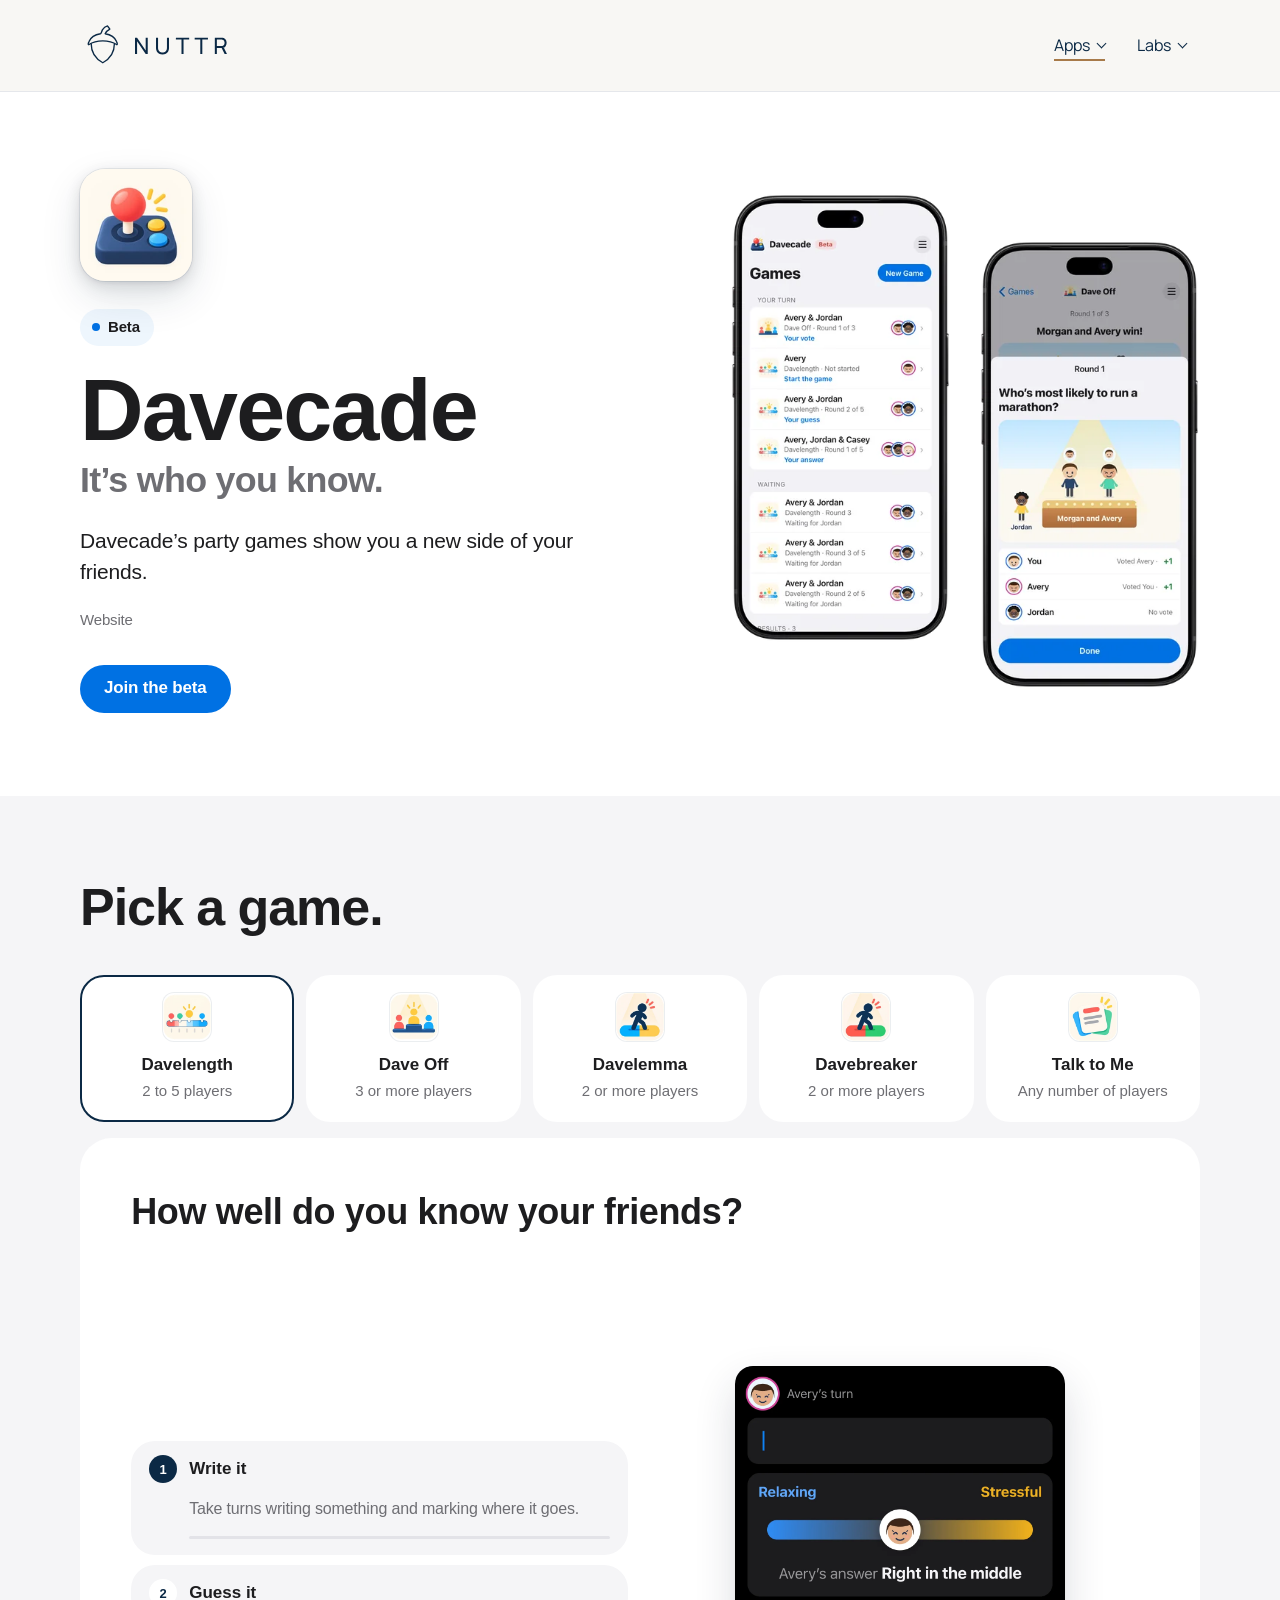
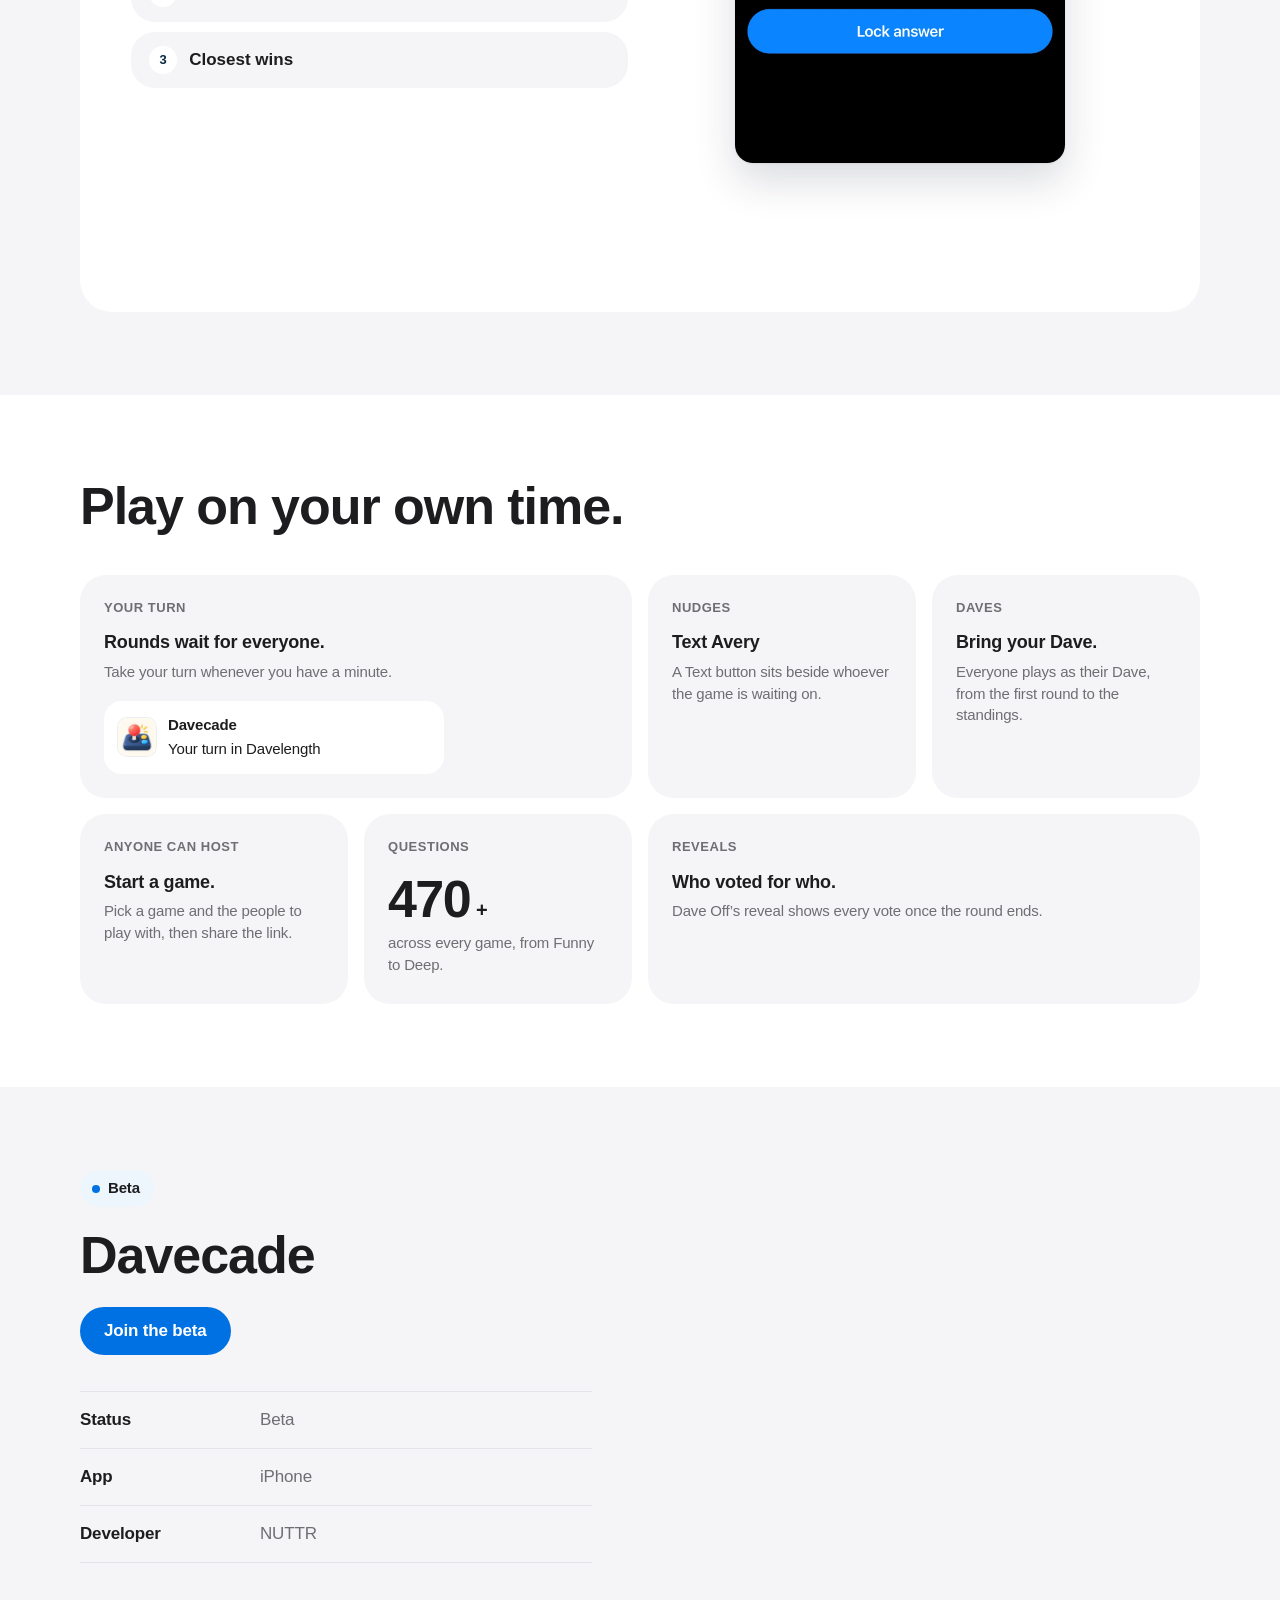
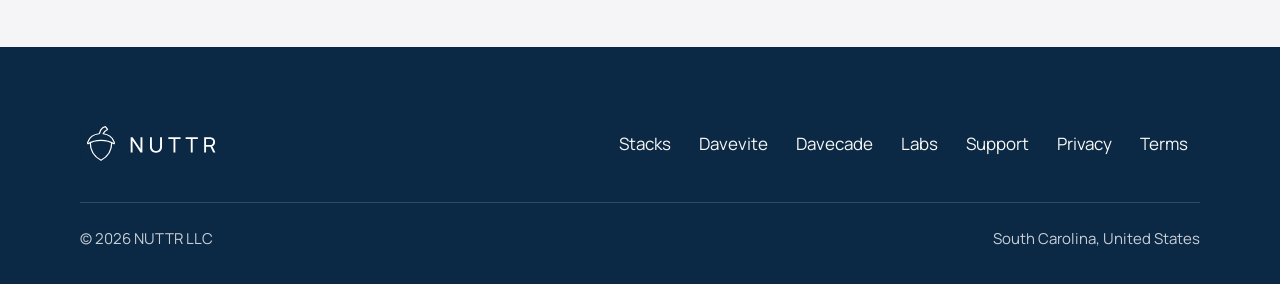
==== commit 8f42d496: "Publish nuttr.co Co-Authored-By: Claude Opus 5.5 <noreply@anthropic.com>" ====
--- a/davecade/index.html
+++ b/davecade/index.html
@@ -21,7 +21,7 @@
   <link rel="icon" href="../assets/davecade/favicon.ico" sizes="48x48">
   <link rel="apple-touch-icon" href="../assets/davecade/apple-touch-icon.png">
   <link rel="preload" href="../assets/fonts/Manrope-VariableFont_wght.woff2" as="font" type="font/woff2" crossorigin>
-  <link rel="stylesheet" href="../assets/css/site.css?v=2026-11-06">
+  <link rel="stylesheet" href="../assets/css/site.css?v=2026-11-12">
 <script>if(!matchMedia('(prefers-reduced-motion: reduce)').matches){document.documentElement.classList.add('arrive-on');setTimeout(function(){if(!window.__arrive)document.documentElement.classList.remove('arrive-on')},3000)}</script>
 </head>
 <body class="stacks-page davecade-page">
@@ -87,6 +87,7 @@
           <button type="button" role="tab" id="tab-davelength" aria-controls="davelength" aria-selected="true"><img src="../assets/davecade/davelength-icon-160.webp" width="160" height="160" alt=""><span><b>Davelength</b>2 to 5 players</span></button>
           <button type="button" role="tab" id="tab-daveoff" aria-controls="daveoff" aria-selected="false" tabindex="-1"><img src="../assets/davecade/daveoff-icon-160.webp" width="160" height="160" alt=""><span><b>Dave Off</b>3 or more players</span></button>
           <button type="button" role="tab" id="tab-davelemma" aria-controls="davelemma" aria-selected="false" tabindex="-1"><img src="../assets/davecade/davelemma-icon-160.webp" width="160" height="160" alt=""><span><b>Davelemma</b>2 or more players</span></button>
+          <button type="button" role="tab" id="tab-davebreaker" aria-controls="davebreaker" aria-selected="false" tabindex="-1"><img src="../assets/davecade/davebreaker-icon-160.webp" width="160" height="160" alt=""><span><b>Davebreaker</b>2 or more players</span></button>
           <button type="button" role="tab" id="tab-talktome" aria-controls="talktome" aria-selected="false" tabindex="-1"><img src="../assets/davecade/talktome-icon-160.webp" width="160" height="160" alt=""><span><b>Talk to Me</b>Any number of players</span></button>
         </div>
         <div class="dc-panel" role="tabpanel" id="davelength" aria-labelledby="tab-davelength">
@@ -108,6 +109,13 @@
           <div class="step-tour" data-step-tour>
             <ol class="step-list"><li><button type="button" aria-expanded="false"><span class="step-n">1</span>Pick a side</button><div class="step-more"><div><p>Take turns picking the side you’d choose.</p><div class="step-bar"><i></i></div></div></div></li><li><button type="button" aria-expanded="false"><span class="step-n">2</span>Guess the pick</button><div class="step-more"><div><p>Everyone else guesses which side was picked.</p><div class="step-bar"><i></i></div></div></div></li><li><button type="button" aria-expanded="false"><span class="step-n">3</span>Score a point</button><div class="step-more"><div><p>A right guess is a point.</p><div class="step-bar"><i></i></div></div></div></li></ol>
             <div class="step-stage"><video class="dc-demo" src="../assets/davecade/davelemma-1.mp4" poster="../assets/davecade/davelemma-1-poster.webp" muted playsinline preload="none" aria-label="Avery picks Every red light turns green for you over Never wait in a line again."></video><video class="dc-demo" src="../assets/davecade/davelemma-2.mp4" poster="../assets/davecade/davelemma-2-poster.webp" muted playsinline preload="none" aria-label="Another player guesses which side Avery picked."></video><video class="dc-demo" src="../assets/davecade/davelemma-3.mp4" poster="../assets/davecade/davelemma-3-poster.webp" muted playsinline preload="none" aria-label="Avery’s pick is shown, and the right guess scores a point."></video></div>
+          </div>
+        </div>
+        <div class="dc-panel" role="tabpanel" id="davebreaker" aria-labelledby="tab-davebreaker" hidden>
+          <h3>Red flag or green flag?</h3>
+          <div class="step-tour" data-step-tour>
+            <ol class="step-list"><li><button type="button" aria-expanded="false"><span class="step-n">1</span>Make the call</button><div class="step-more"><div><p>Take turns saying red flag or green flag.</p><div class="step-bar"><i></i></div></div></div></li><li><button type="button" aria-expanded="false"><span class="step-n">2</span>Guess the call</button><div class="step-more"><div><p>Everyone else guesses which side was picked.</p><div class="step-bar"><i></i></div></div></div></li><li><button type="button" aria-expanded="false"><span class="step-n">3</span>Score a point</button><div class="step-more"><div><p>A right guess is a point.</p><div class="step-bar"><i></i></div></div></div></li></ol>
+            <div class="step-stage"><video class="dc-demo" src="../assets/davecade/davebreaker-1.mp4" poster="../assets/davecade/davebreaker-1-poster.webp" muted playsinline preload="none" aria-label="Avery calls “A friend who sends voice memos, not texts” a green flag."></video><video class="dc-demo" src="../assets/davecade/davebreaker-2.mp4" poster="../assets/davecade/davebreaker-2-poster.webp" muted playsinline preload="none" aria-label="Another player guesses whether Avery called it a red flag or a green flag."></video><video class="dc-demo" src="../assets/davecade/davebreaker-3.mp4" poster="../assets/davecade/davebreaker-3-poster.webp" muted playsinline preload="none" aria-label="Avery’s call is shown, and the right guess scores a point."></video></div>
           </div>
         </div>
         <div class="dc-panel" role="tabpanel" id="talktome" aria-labelledby="tab-talktome" hidden>
--- a/assets/css/site.css
+++ b/assets/css/site.css
@@ -6017,22 +6017,23 @@
    (a phone's), so picking another game doesn't move the page under it. */
 .dc-tabs {
   display: grid;
-  grid-template-columns: repeat(4, minmax(0, 1fr));
+  grid-template-columns: repeat(5, minmax(0, 1fr));
   gap: 12px;
   margin-bottom: 16px;
 }
 
 .dc-tabs button {
   display: flex;
-  gap: 14px;
-  align-items: center;
-  padding: 14px 18px;
+  flex-direction: column;
+  gap: 10px;
+  align-items: center;
+  padding: 16px 8px;
   border: 2px solid transparent;
   border-radius: 24px;
   background: #FFFFFF;
   font: inherit;
   font-size: 0.9375rem;
-  text-align: left;
+  text-align: center;
   color: var(--s-ink-2);
   cursor: pointer;
   transition: border-color 0.2s ease;
@@ -6104,13 +6105,16 @@
 
 @media (max-width: 1000px) {
   .dc-tabs { gap: 8px; }
-  .dc-tabs button { flex-direction: column; gap: 8px; padding: 12px 6px; font-size: 0.8125rem; text-align: center; }
+  .dc-tabs button { gap: 8px; padding: 12px 6px; font-size: 0.8125rem; }
   .dc-tabs img { width: 44px; height: 44px; }
   .dc-tabs b { font-size: 0.9375rem; }
 }
 
 @media (max-width: 760px) {
-  .dc-tabs { grid-template-columns: repeat(2, minmax(0, 1fr)); }
+  /* Three over two: each tab spans two of six columns, and the last two span three. */
+  .dc-tabs { grid-template-columns: repeat(6, minmax(0, 1fr)); }
+  .dc-tabs button { grid-column: span 2; }
+  .dc-tabs button:nth-child(n+4) { grid-column: span 3; }
   .dc-panel .step-tour { min-height: 0; }
 }
 /* end: Davecade */
